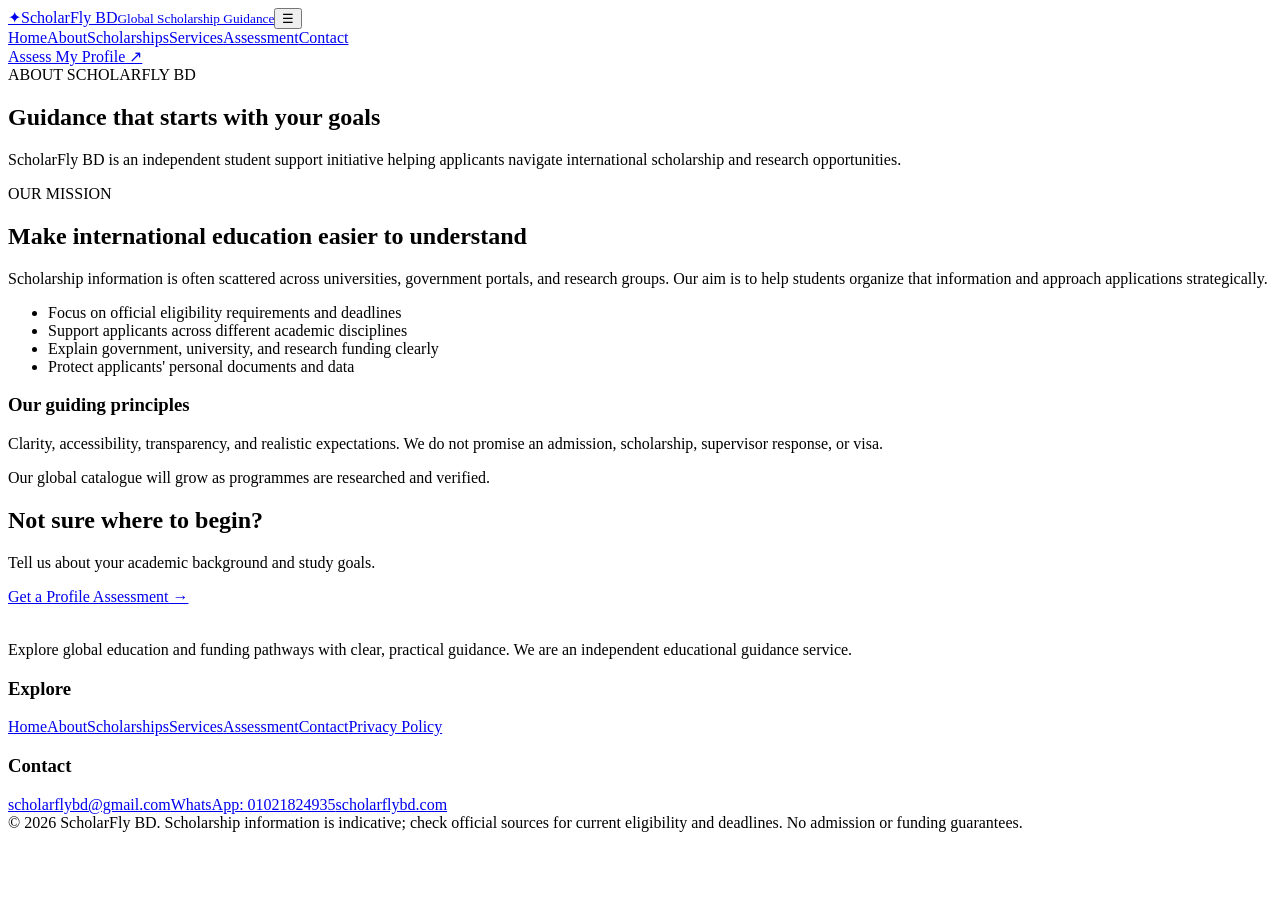
==== about.html @ 75dd5100 "Add files via upload" ====
<!DOCTYPE html><html lang="en"><head><meta charset="utf-8"><meta name="viewport" content="width=device-width, initial-scale=1"><meta name="description" content="Learn about ScholarFly BD and its mission to guide international scholarship applicants."><meta name="theme-color" content="#112747"><title>About Us | ScholarFly BD</title><link rel="stylesheet" href="assets/style.css"><link rel="icon" href="assets/favicon.svg" type="image/svg+xml"></head><body><header class="site-header"><nav class="nav container" aria-label="Main navigation"><a href="index.html" class="logo"><span class="logo-icon">✦</span><span>ScholarFly BD<small>Global Scholarship Guidance</small></span></a><button class="mobile-btn" aria-label="Toggle navigation" aria-expanded="false">☰</button><div class="navlinks"><a href="index.html" class="">Home</a><a href="about.html" class="active">About</a><a href="scholarships.html" class="">Scholarships</a><a href="services.html" class="">Services</a><a href="assessment.html" class="">Assessment</a><a href="contact.html" class="">Contact</a></div><a class="btn desktop-cta" data-form-link href="assessment.html">Assess My Profile ↗</a></nav></header><main><section class="page-top"><div class="container"><div class="eyebrow">ABOUT SCHOLARFLY BD</div><h1>Guidance that starts with your goals</h1><p class="lead">ScholarFly BD is an independent student support initiative helping applicants navigate international scholarship and research opportunities.</p></div></section><section class="section"><div class="container split"><div><div class="eyebrow">OUR MISSION</div><h2>Make international education easier to understand</h2><p class="lead">Scholarship information is often scattered across universities, government portals, and research groups. Our aim is to help students organize that information and approach applications strategically.</p><ul class="list-check"><li>Focus on official eligibility requirements and deadlines</li><li>Support applicants across different academic disciplines</li><li>Explain government, university, and research funding clearly</li><li>Protect applicants' personal documents and data</li></ul></div><div class="callout"><h3>Our guiding principles</h3><p>Clarity, accessibility, transparency, and realistic expectations. We do not promise an admission, scholarship, supervisor response, or visa.</p><p>Our global catalogue will grow as programmes are researched and verified.</p></div></div></section><section class="section"><div class="container"><div class="cta"><div><h2>Not sure where to begin?</h2><p>Tell us about your academic background and study goals.</p></div><a class="btn btn-light" data-form-link href="assessment.html">Get a Profile Assessment →</a></div></div></section></main><footer class="footer"><div class="container"><div class="footer-grid"><div><a class="logo" style="color:white" href="index.html"><span class="logo-icon">✦</span><span>ScholarFly BD<small>Global Scholarship Guidance</small></span></a><p>Explore global education and funding pathways with clear, practical guidance. We are an independent educational guidance service.</p></div><div><h3>Explore</h3><div class="footer-links"><a href="index.html">Home</a><a href="about.html">About</a><a href="scholarships.html">Scholarships</a><a href="services.html">Services</a><a href="assessment.html">Assessment</a><a href="contact.html">Contact</a><a href="privacy.html">Privacy Policy</a></div></div><div><h3>Contact</h3><div class="footer-links"><a href="mailto:scholarflybd@gmail.com">scholarflybd@gmail.com</a><a data-whatsapp href="mailto:scholarflybd@gmail.com">WhatsApp: 01021824935</a><a href="https://scholarflybd.com">scholarflybd.com</a></div></div></div><div class="footer-bottom">© <span id="year">2026</span> ScholarFly BD. Scholarship information is indicative; check official sources for current eligibility and deadlines. No admission or funding guarantees.</div></div></footer><script src="assets/config.js"></script><script src="assets/main.js"></script><script>document.getElementById('year').textContent=new Date().getFullYear()</script></body></html>
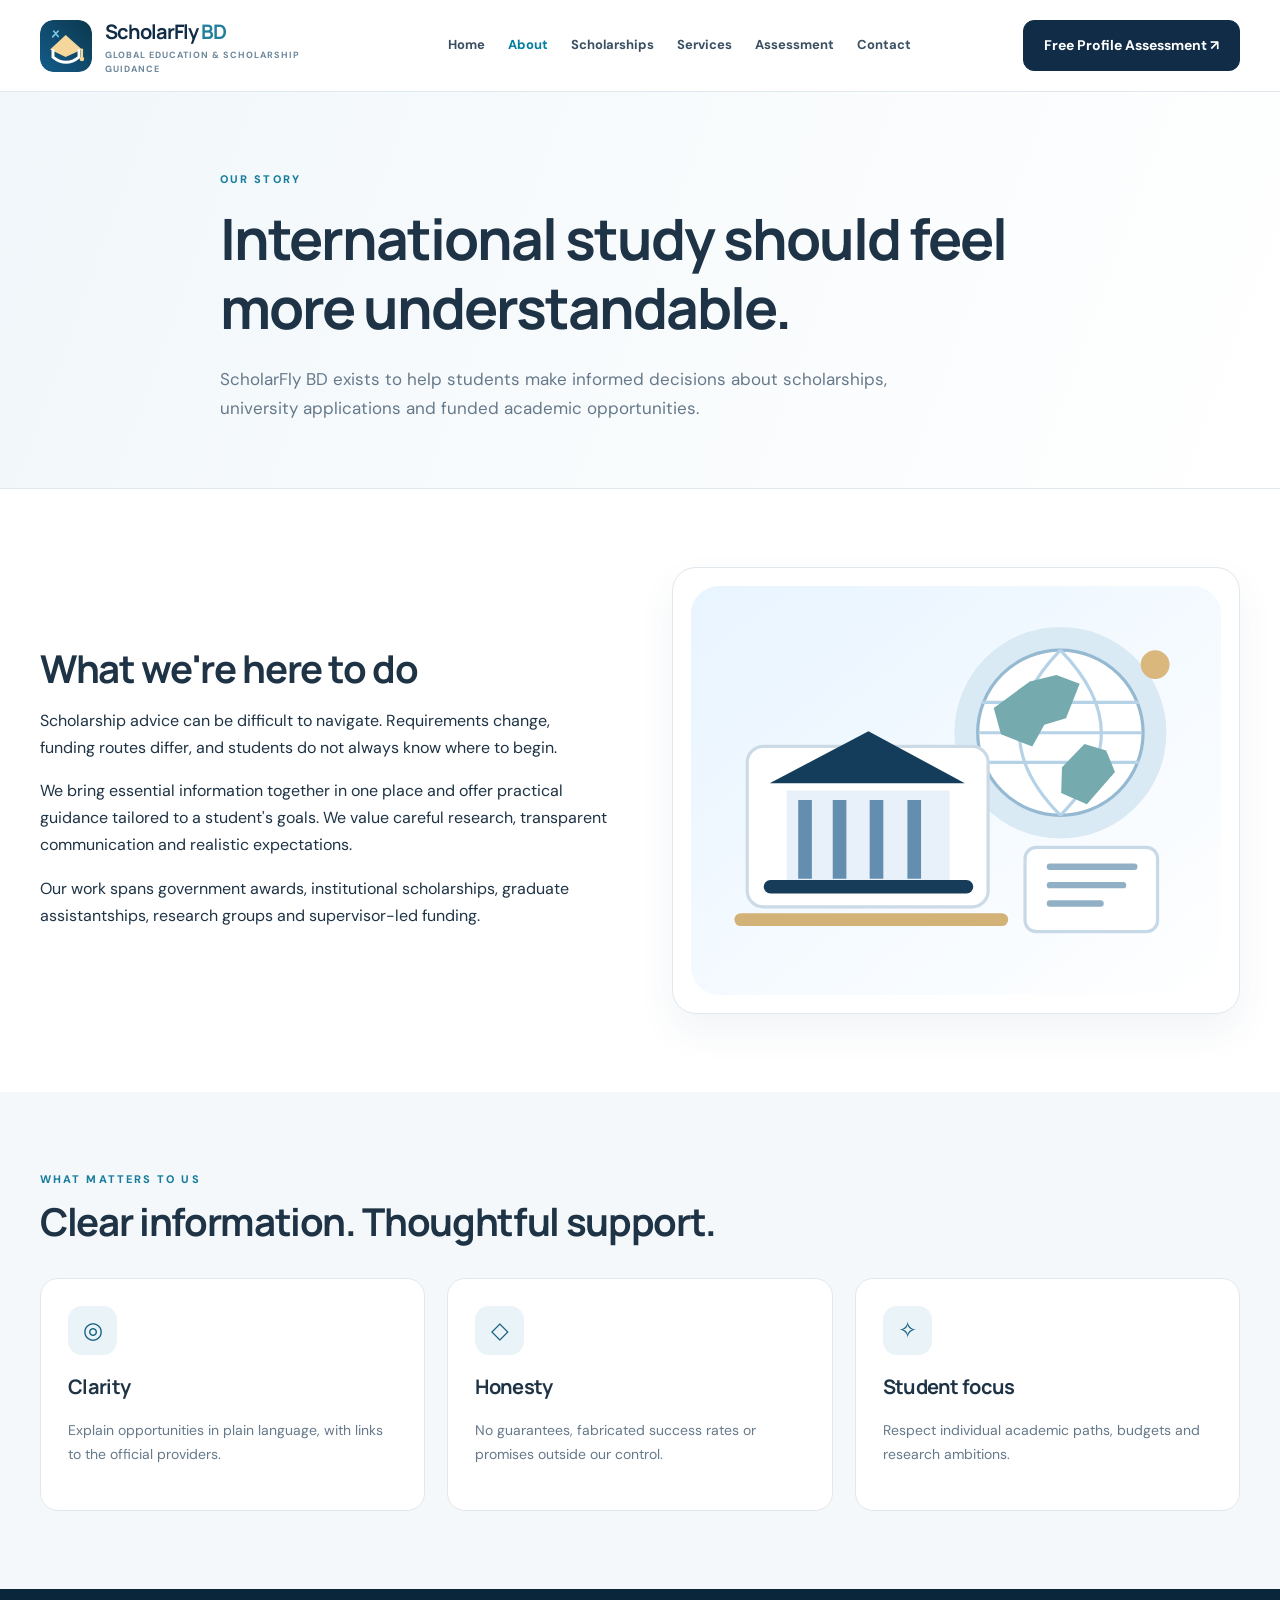
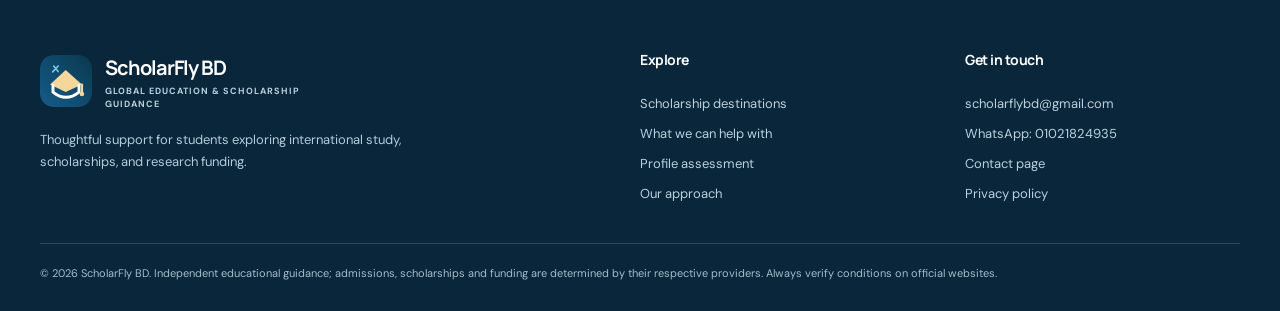
==== commit b13908c2: "Add files via upload" ====
--- a/about.html
+++ b/about.html
@@ -1 +1 @@
-<!DOCTYPE html><html lang="en"><head><meta charset="utf-8"><meta name="viewport" content="width=device-width, initial-scale=1"><meta name="description" content="Learn about ScholarFly BD and its mission to guide international scholarship applicants."><meta name="theme-color" content="#112747"><title>About Us | ScholarFly BD</title><link rel="stylesheet" href="assets/style.css"><link rel="icon" href="assets/favicon.svg" type="image/svg+xml"></head><body><header class="site-header"><nav class="nav container" aria-label="Main navigation"><a href="index.html" class="logo"><span class="logo-icon">✦</span><span>ScholarFly BD<small>Global Scholarship Guidance</small></span></a><button class="mobile-btn" aria-label="Toggle navigation" aria-expanded="false">☰</button><div class="navlinks"><a href="index.html" class="">Home</a><a href="about.html" class="active">About</a><a href="scholarships.html" class="">Scholarships</a><a href="services.html" class="">Services</a><a href="assessment.html" class="">Assessment</a><a href="contact.html" class="">Contact</a></div><a class="btn desktop-cta" data-form-link href="assessment.html">Assess My Profile ↗</a></nav></header><main><section class="page-top"><div class="container"><div class="eyebrow">ABOUT SCHOLARFLY BD</div><h1>Guidance that starts with your goals</h1><p class="lead">ScholarFly BD is an independent student support initiative helping applicants navigate international scholarship and research opportunities.</p></div></section><section class="section"><div class="container split"><div><div class="eyebrow">OUR MISSION</div><h2>Make international education easier to understand</h2><p class="lead">Scholarship information is often scattered across universities, government portals, and research groups. Our aim is to help students organize that information and approach applications strategically.</p><ul class="list-check"><li>Focus on official eligibility requirements and deadlines</li><li>Support applicants across different academic disciplines</li><li>Explain government, university, and research funding clearly</li><li>Protect applicants' personal documents and data</li></ul></div><div class="callout"><h3>Our guiding principles</h3><p>Clarity, accessibility, transparency, and realistic expectations. We do not promise an admission, scholarship, supervisor response, or visa.</p><p>Our global catalogue will grow as programmes are researched and verified.</p></div></div></section><section class="section"><div class="container"><div class="cta"><div><h2>Not sure where to begin?</h2><p>Tell us about your academic background and study goals.</p></div><a class="btn btn-light" data-form-link href="assessment.html">Get a Profile Assessment →</a></div></div></section></main><footer class="footer"><div class="container"><div class="footer-grid"><div><a class="logo" style="color:white" href="index.html"><span class="logo-icon">✦</span><span>ScholarFly BD<small>Global Scholarship Guidance</small></span></a><p>Explore global education and funding pathways with clear, practical guidance. We are an independent educational guidance service.</p></div><div><h3>Explore</h3><div class="footer-links"><a href="index.html">Home</a><a href="about.html">About</a><a href="scholarships.html">Scholarships</a><a href="services.html">Services</a><a href="assessment.html">Assessment</a><a href="contact.html">Contact</a><a href="privacy.html">Privacy Policy</a></div></div><div><h3>Contact</h3><div class="footer-links"><a href="mailto:scholarflybd@gmail.com">scholarflybd@gmail.com</a><a data-whatsapp href="mailto:scholarflybd@gmail.com">WhatsApp: 01021824935</a><a href="https://scholarflybd.com">scholarflybd.com</a></div></div></div><div class="footer-bottom">© <span id="year">2026</span> ScholarFly BD. Scholarship information is indicative; check official sources for current eligibility and deadlines. No admission or funding guarantees.</div></div></footer><script src="assets/config.js"></script><script src="assets/main.js"></script><script>document.getElementById('year').textContent=new Date().getFullYear()</script></body></html>+<!doctype html><html lang="en"><head><meta charset="utf-8"><meta name="viewport" content="width=device-width,initial-scale=1"><meta name="description" content="Meet ScholarFly BD and learn about our approach to student-first scholarship and academic application guidance."><meta name="theme-color" content="#102c46"><title>About ScholarFly BD | ScholarFly BD</title><link rel="icon" href="assets/logo.svg" type="image/svg+xml"><link rel="stylesheet" href="assets/style.css"></head><body><header class="site-header"><nav class="nav container" aria-label="Primary navigation"><a class="logo" href="index.html"><img src="assets/logo.svg" width="54" height="54" alt="ScholarFly BD emblem"><span><strong>ScholarFly <em>BD</em></strong><small>Global Education & Scholarship Guidance</small></span></a><button class="mobile-btn" aria-expanded="false" aria-label="Open navigation">☰</button><div class="navlinks"><a href="index.html" class="">Home</a><a href="about.html" class="active">About</a><a href="scholarships.html" class="">Scholarships</a><a href="services.html" class="">Services</a><a href="assessment.html" class="">Assessment</a><a href="contact.html" class="">Contact</a></div><a class="btn desktop-cta" href="assessment.html">Free Profile Assessment ↗</a></nav></header><main><section class="page-intro"><div class="container narrow"><div class="eyebrow">OUR STORY</div><h1>International study should feel more understandable.</h1><p class="lead">ScholarFly BD exists to help students make informed decisions about scholarships, university applications and funded academic opportunities.</p></div></section><section class="section"><div class="container split align-center"><div><h2>What we're here to do</h2><p>Scholarship advice can be difficult to navigate. Requirements change, funding routes differ, and students do not always know where to begin.</p><p>We bring essential information together in one place and offer practical guidance tailored to a student's goals. We value careful research, transparent communication and realistic expectations.</p><p>Our work spans government awards, institutional scholarships, graduate assistantships, research groups and supervisor-led funding.</p></div><div class="photo-art"><img src="assets/global-study.svg" alt="Global education illustration"></div></div></section><section class="section tint"><div class="container"><div class="section-top"><div class="eyebrow">WHAT MATTERS TO US</div><h2>Clear information. Thoughtful support.</h2></div><div class="grid-3"><article class="card"><div class="card-icon">◎</div><h3>Clarity</h3><p>Explain opportunities in plain language, with links to the official providers.</p></article><article class="card"><div class="card-icon">◇</div><h3>Honesty</h3><p>No guarantees, fabricated success rates or promises outside our control.</p></article><article class="card"><div class="card-icon">✧</div><h3>Student focus</h3><p>Respect individual academic paths, budgets and research ambitions.</p></article></div></div></section></main><footer class="footer"><div class="container footer-grid"><div><a class="logo" href="index.html"><img src="assets/logo.svg" width="52" height="52" alt=""><span><strong>ScholarFly BD</strong><small>Global Education & Scholarship Guidance</small></span></a><p>Thoughtful support for students exploring international study, scholarships, and research funding.</p></div><div><h3>Explore</h3><a href="scholarships.html">Scholarship destinations</a><a href="services.html">What we can help with</a><a href="assessment.html">Profile assessment</a><a href="about.html">Our approach</a></div><div><h3>Get in touch</h3><a href="mailto:scholarflybd@gmail.com">scholarflybd@gmail.com</a><a data-whatsapp href="contact.html">WhatsApp: 01021824935</a><a href="contact.html">Contact page</a><a href="privacy.html">Privacy policy</a></div></div><div class="container footer-bottom">© <span id="year">2026</span> ScholarFly BD. Independent educational guidance; admissions, scholarships and funding are determined by their respective providers. Always verify conditions on official websites.</div></footer><script src="assets/config.js"></script><script src="assets/main.js"></script></body></html>
--- a/assets/style.css
+++ b/assets/style.css
@@ -0,0 +1,2 @@
+@import url('https://fonts.googleapis.com/css2?family=DM+Sans:wght@400;500;600;700&family=Manrope:wght@500;600;700;800&display=swap');
+:root{--navy:#102c46;--navy2:#174765;--ink:#1e3345;--muted:#66798a;--blue:#15688b;--pale:#f5f8fa;--line:#e0e8ee;--gold:#f1c88a}*{box-sizing:border-box}html{scroll-behavior:smooth}body{margin:0;background:white;color:var(--ink);font-family:'DM Sans',sans-serif;line-height:1.7}h1,h2,h3,h4{font-family:Manrope,sans-serif;letter-spacing:-.035em;line-height:1.22}h1{font-size:clamp(40px,5vw,66px);margin:15px 0 22px}h2{font-size:clamp(28px,3vw,40px);margin:10px 0 14px}h3{font-size:20px}p{margin:0 0 16px}a{color:inherit;text-decoration:none}img{max-width:100%;height:auto}button,input,select{font:inherit}.container{max-width:1200px;width:calc(100% - 48px);margin-inline:auto}.narrow{max-width:840px}.site-header{position:sticky;top:0;z-index:20;background:#ffffffed;backdrop-filter:blur(12px);border-bottom:1px solid var(--line)}.nav{min-height:91px;display:flex;justify-content:space-between;gap:22px;align-items:center}.logo{display:flex;align-items:center;gap:13px;min-width:max-content}.logo img{border-radius:13px;width:52px;height:52px}.logo strong{display:block;font-size:20px;font-family:Manrope,sans-serif;letter-spacing:-.05em;color:var(--navy)}.logo em{font-style:normal;color:#217f99}.logo small{display:block;max-width:230px;font-weight:700;font-size:9px;color:#6d879b;letter-spacing:.11em;text-transform:uppercase;line-height:1.5}.navlinks{display:flex;gap:23px;align-items:center}.navlinks a{font-size:13px;font-weight:700;color:#3a4f62}.navlinks a:hover,.navlinks a.active{color:#007da1}.btn{display:inline-flex;align-items:center;justify-content:center;background:var(--navy);border:1px solid var(--navy);color:white;border-radius:11px;padding:13px 20px;font-weight:700;font-size:14px;transition:transform .15s,background .15s;cursor:pointer}.btn:hover{transform:translateY(-2px);background:#245776}.btn-outline-white{border:1px solid #ffffff70;background:transparent}.btn-outline-white:hover{background:#ffffff20}.btn-white{background:#fff;color:#103c5c;border-color:#fff}.btn-ink{background:#123b59}.mobile-btn{display:none}.hero{background:linear-gradient(117deg,#0b283f,#1d546f);color:#fff}.hero-grid{display:grid;grid-template-columns:1fr .87fr;align-items:center;gap:70px;padding:86px 0 100px}.hero h1{max-width:660px}.hero .accent{color:#f5d39b}.hero p{color:#d9e8ef;max-width:600px;font-size:17px}.eyebrow{font-size:11px;letter-spacing:.19em;font-weight:800;color:#167d9c;text-transform:uppercase}.eyebrow.light{color:#a9d6e8}.lead{font-size:17px;color:var(--muted);max-width:740px}.hero-actions{display:flex;flex-wrap:wrap;gap:12px;margin-top:28px}.hero-actions .btn{background:#f3c88b;color:#183447;border-color:#f3c88b}.hero-actions .btn-outline-white{background:transparent;color:white;border-color:#ffffff70}.hero-trust{display:flex;gap:20px;flex-wrap:wrap;margin-top:32px;font-size:12px;color:#c4e0ed}.hero-art{background:#ffffff14;border:1px solid #ffffff24;border-radius:25px;overflow:hidden;padding:14px;box-shadow:0 25px 55px #061b2e55}.hero-art img{display:block;width:100%;border-radius:17px}.art-caption{padding:16px 8px 8px;display:flex;flex-direction:column;gap:2px}.art-caption span{font-size:13px;color:#d9e8ef}.feature-strip{position:relative;margin-top:-42px;z-index:1}.features{display:grid;grid-template-columns:repeat(3,1fr);background:#fff;border:1px solid var(--line);border-radius:17px;box-shadow:0 15px 50px #23466016;padding:10px}.features div{padding:16px 23px;border-right:1px solid var(--line);display:grid;gap:2px}.features div:last-child{border:0}.features span{font-size:11px;color:#5586a1;font-weight:800}.features strong{font-family:Manrope;font-size:17px}.features small{color:var(--muted)}.section{padding:78px 0}.section.tint{background:var(--pale)}.section-top{max-width:760px;margin-bottom:32px}.section-top p{color:var(--muted)}.destination-grid{display:grid;grid-template-columns:repeat(3,1fr);gap:18px}.destination-card{background:white;border:1px solid var(--line);border-radius:17px;padding:26px;min-height:205px;transition:box-shadow .2s,transform .2s}.destination-card:hover,.scholarship-card:hover{box-shadow:0 14px 35px #214d6b1b;transform:translateY(-2px)}.big-flag{font-size:33px}.destination-card h3{margin:9px 0 5px}.destination-card p{font-size:13px;color:var(--muted)}.card-link,.text-link{color:#176f93;font-weight:800;font-size:13px}.section-bottom{margin-top:26px}.split{display:grid;grid-template-columns:1fr 1fr;gap:64px}.align-center{align-items:center}.align-start{align-items:start}.check-list{list-style:none;padding:0;margin:22px 0}.check-list li{padding:6px 0 6px 28px;position:relative}.check-list li:before{content:'✓';color:#228a89;font-weight:bold;position:absolute;left:1px}.photo-art{border:1px solid var(--line);background:#fff;padding:18px;border-radius:24px;box-shadow:0 17px 37px #214d6b10}.photo-art img{display:block;width:100%;border-radius:12px}.three-steps,.grid-3{display:grid;grid-template-columns:repeat(3,1fr);gap:22px}.three-steps article,.card{padding:27px;border:1px solid var(--line);background:white;border-radius:18px}.three-steps article span{display:grid;place-items:center;width:40px;height:40px;border-radius:50%;background:#e9f4f7;color:#21748e;font-weight:800}.three-steps p,.card p{font-size:14px;color:var(--muted)}.center-space{text-align:center;margin-top:30px}.cta-section{padding-top:0}.cta-premium{background:#0e354f;border-radius:24px;color:#fff;padding:45px 50px;display:flex;align-items:center;justify-content:space-between;gap:24px}.cta-premium p{color:#cce1ed}.cta-premium h2{margin-bottom:10px}.page-intro{background:linear-gradient(110deg,#f1f7fa,#fff);padding:78px 0 65px;border-bottom:1px solid var(--line)}.page-intro h1{font-size:clamp(37px,4.5vw,57px);max-width:840px}.page-intro .lead{margin:0}.service-grid{display:grid;grid-template-columns:repeat(3,1fr);gap:20px}.service-card{border:1px solid var(--line);border-radius:19px;padding:29px;background:#fff}.service-card p{color:var(--muted);font-size:14px}.service-icon,.card-icon{display:grid;place-items:center;background:#eaf4f8;border-radius:14px;width:49px;height:49px;color:#135f7f;font-size:23px}.notice{padding:18px 20px;background:#faf7ef;border:1px solid #e9dbba;border-radius:11px;color:#675c43;font-size:13px;margin:23px 0}.directory-head{display:flex;gap:24px;align-items:end;justify-content:space-between}.directory-head p{color:var(--muted)}.directory-count{color:#1e708b;border:1px solid #cfe1e8;border-radius:30px;padding:8px 15px;font-weight:700;white-space:nowrap}.premium-filter{display:grid;grid-template-columns:2fr 1fr 1fr;gap:13px;border:1px solid var(--line);border-radius:16px;background:#f9fbfc;padding:17px;margin:21px 0}.premium-filter label{display:grid;gap:6px;font-size:12px;font-weight:700;color:#5e7080}.premium-filter input,.premium-filter select{width:100%;border:1px solid #d0dfe6;background:white;border-radius:9px;padding:12px 14px;color:var(--ink)}.scholarship-grid{display:grid;grid-template-columns:repeat(3,1fr);gap:20px}.scholarship-card{border:1px solid var(--line);border-radius:19px;background:#fff;padding:24px;transition:box-shadow .2s,transform .2s;display:flex;flex-direction:column}.sch-card-head{display:flex;gap:13px;align-items:center;margin-bottom:19px}.country-flag{font-size:43px;line-height:1.1;display:inline-grid;place-items:center;width:66px;height:61px;border-radius:12px;background:#f1f6f8}.sch-card-head h3{font-size:19px;margin:4px 0 0}.country-region{font-size:11px;text-transform:uppercase;color:#7b8b97;letter-spacing:.07em;font-weight:700}.programme-type{font-size:10px;text-transform:uppercase;letter-spacing:.12em;color:#187f99;font-weight:800}.scholarship-card h4{margin:8px 0 10px;font-size:17px}.sch-summary{font-size:14px;color:#455d70;margin:0 0 10px}.sch-note{font-size:13px;color:var(--muted);margin-bottom:17px}.sch-meta{border-top:1px solid var(--line);padding-top:14px;display:grid;gap:10px;margin-top:auto}.sch-meta span{display:block;font-size:12px;color:#526a7b}.sch-meta b{display:block;font-size:11px;text-transform:uppercase;letter-spacing:.05em;color:#1d4c69}.sch-actions{border-top:1px solid var(--line);margin-top:17px;padding-top:15px;display:flex;justify-content:space-between;gap:12px;flex-wrap:wrap}.subtle-link{color:#667b8b;font-weight:700;font-size:12px}.no-results,.resource-note{border:1px solid var(--line);border-radius:17px;padding:25px;text-align:center;margin-top:20px}.resource-note{background:#f6f9fb;margin-top:34px}.resource-note p{color:var(--muted)}.form-overview{display:grid;gap:16px}.form-overview-row{display:flex;gap:15px;align-items:start}.form-overview-row>span{display:grid;place-items:center;min-width:35px;height:35px;border-radius:12px;background:#e7f3f7;color:#16728d;font-weight:800}.form-overview-row strong{font-family:Manrope;font-size:15px}.form-overview-row p{font-size:13px;color:var(--muted);margin:3px 0}.assessment-panel{background:#f5f9fa;border:1px solid #dbe7ec;border-radius:24px;padding:30px;position:sticky;top:120px}.assessment-panel p{color:#587284;font-size:14px}.assessment-panel h2{font-size:28px}.full-btn{width:100%}.form-warning{background:#fff6e8;border:1px solid #e7d5b6;border-radius:12px;padding:15px;margin-top:16px;font-size:12px;color:#675034}.form-warning p{margin:4px 0 0}.privacy-hint{font-size:12px!important;margin-top:19px}.privacy-hint a,.legal a{color:#176e8b;text-decoration:underline}.contact-tiles{display:grid;gap:12px;margin-top:23px}.contact-tile{display:flex;align-items:center;gap:15px;border:1px solid var(--line);border-radius:14px;padding:18px;background:#fff}.contact-tile>span{width:44px;height:44px;background:#e9f4f8;border-radius:13px;display:grid;place-items:center;color:#17718d;font-size:21px}.contact-tile div{display:grid;flex:1}.contact-tile small{color:var(--muted)}.faq-list details{border:1px solid var(--line);padding:18px 22px;border-radius:13px;margin-bottom:12px;background:white}.faq-list summary{font-family:Manrope;font-weight:700;cursor:pointer}.faq-list p{font-size:14px;color:var(--muted);margin-top:12px}.legal h2{font-size:24px;margin-top:28px}.legal p{color:#4e6374}.footer{background:#0a263a;color:#fff;padding:62px 0 28px}.footer-grid{display:grid;grid-template-columns:2fr 1fr 1fr;gap:50px}.footer .logo strong{color:white}.footer .logo small{color:#bbd0de}.footer p{color:#b4cbda;font-size:13px;max-width:410px;margin-top:17px}.footer h3{font-size:14px;margin:0 0 17px}.footer-grid>div:not(:first-child){display:flex;flex-direction:column;align-items:start;gap:8px}.footer-grid a:not(.logo){font-size:13px;color:#bbd0de}.footer-bottom{border-top:1px solid #ffffff27;padding-top:20px;margin-top:38px;font-size:11px;color:#a4bccc}.hidden{display:none!important}@media(max-width:1100px){.navlinks{gap:12px}.navlinks a{font-size:12px}.desktop-cta{display:none}.hero-grid{gap:35px}.scholarship-grid{grid-template-columns:repeat(2,1fr)}}@media(max-width:760px){.container{width:calc(100% - 32px)}.nav{min-height:75px}.logo small{font-size:8px}.logo strong{font-size:18px}.logo img{height:46px;width:46px}.mobile-btn{display:block;font-size:25px;border:0;background:transparent;color:var(--navy);cursor:pointer}.navlinks{display:none;position:absolute;top:74px;left:0;right:0;flex-direction:column;align-items:stretch;gap:0;padding:14px 25px 24px;background:white;border-bottom:1px solid var(--line);box-shadow:0 15px 25px #1c3a4a1e}.navlinks.open{display:flex}.navlinks a{padding:10px;font-size:14px}.hero-grid,.split{grid-template-columns:1fr}.hero-grid{padding:52px 0 90px}.features{grid-template-columns:1fr}.features div{border-right:0;border-bottom:1px solid var(--line)}.features div:last-child{border:0}.section{padding:58px 0}.destination-grid,.three-steps,.grid-3,.service-grid,.scholarship-grid,.footer-grid{grid-template-columns:1fr}.premium-filter{grid-template-columns:1fr}.directory-head{align-items:start;flex-direction:column}.cta-premium{display:block;padding:29px}.cta-premium .btn{margin-top:13px}.page-intro{padding:55px 0}.assessment-panel{position:static}.footer-grid{gap:25px}.scholarship-card{padding:21px}}
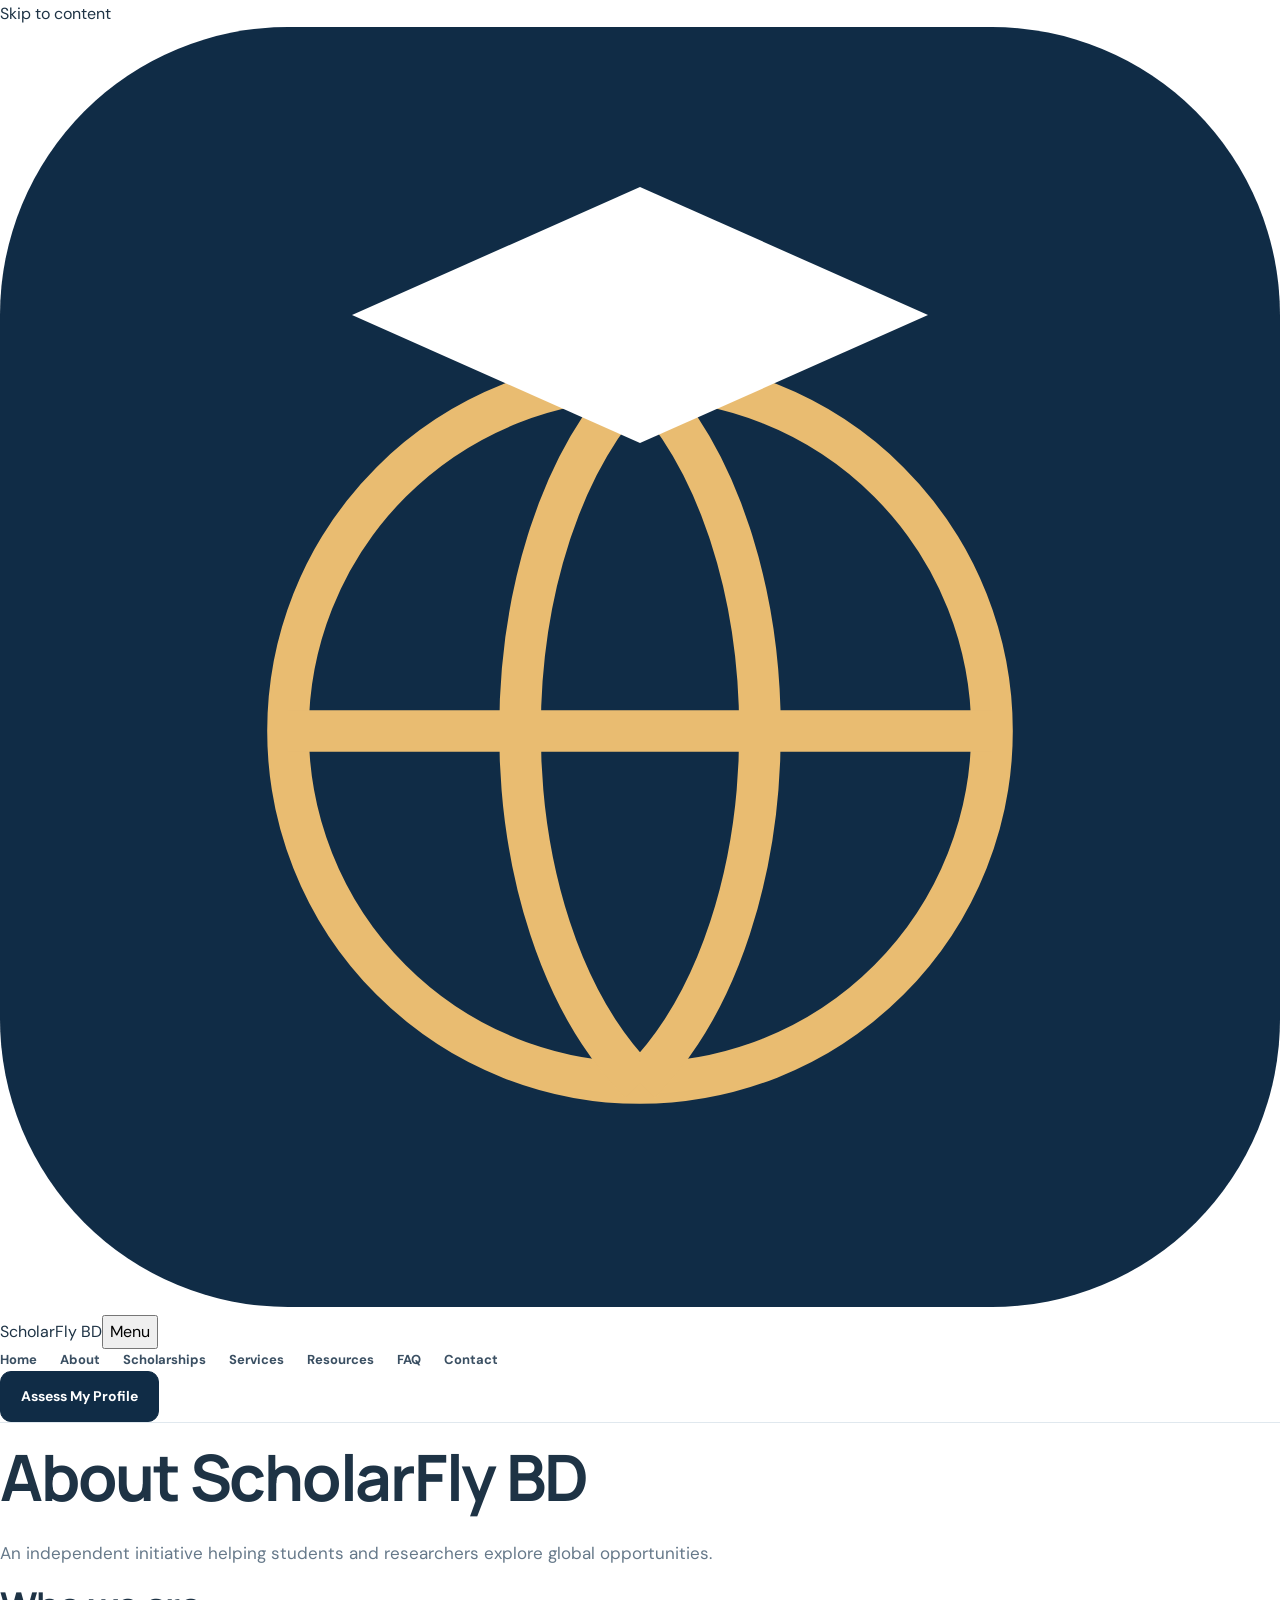
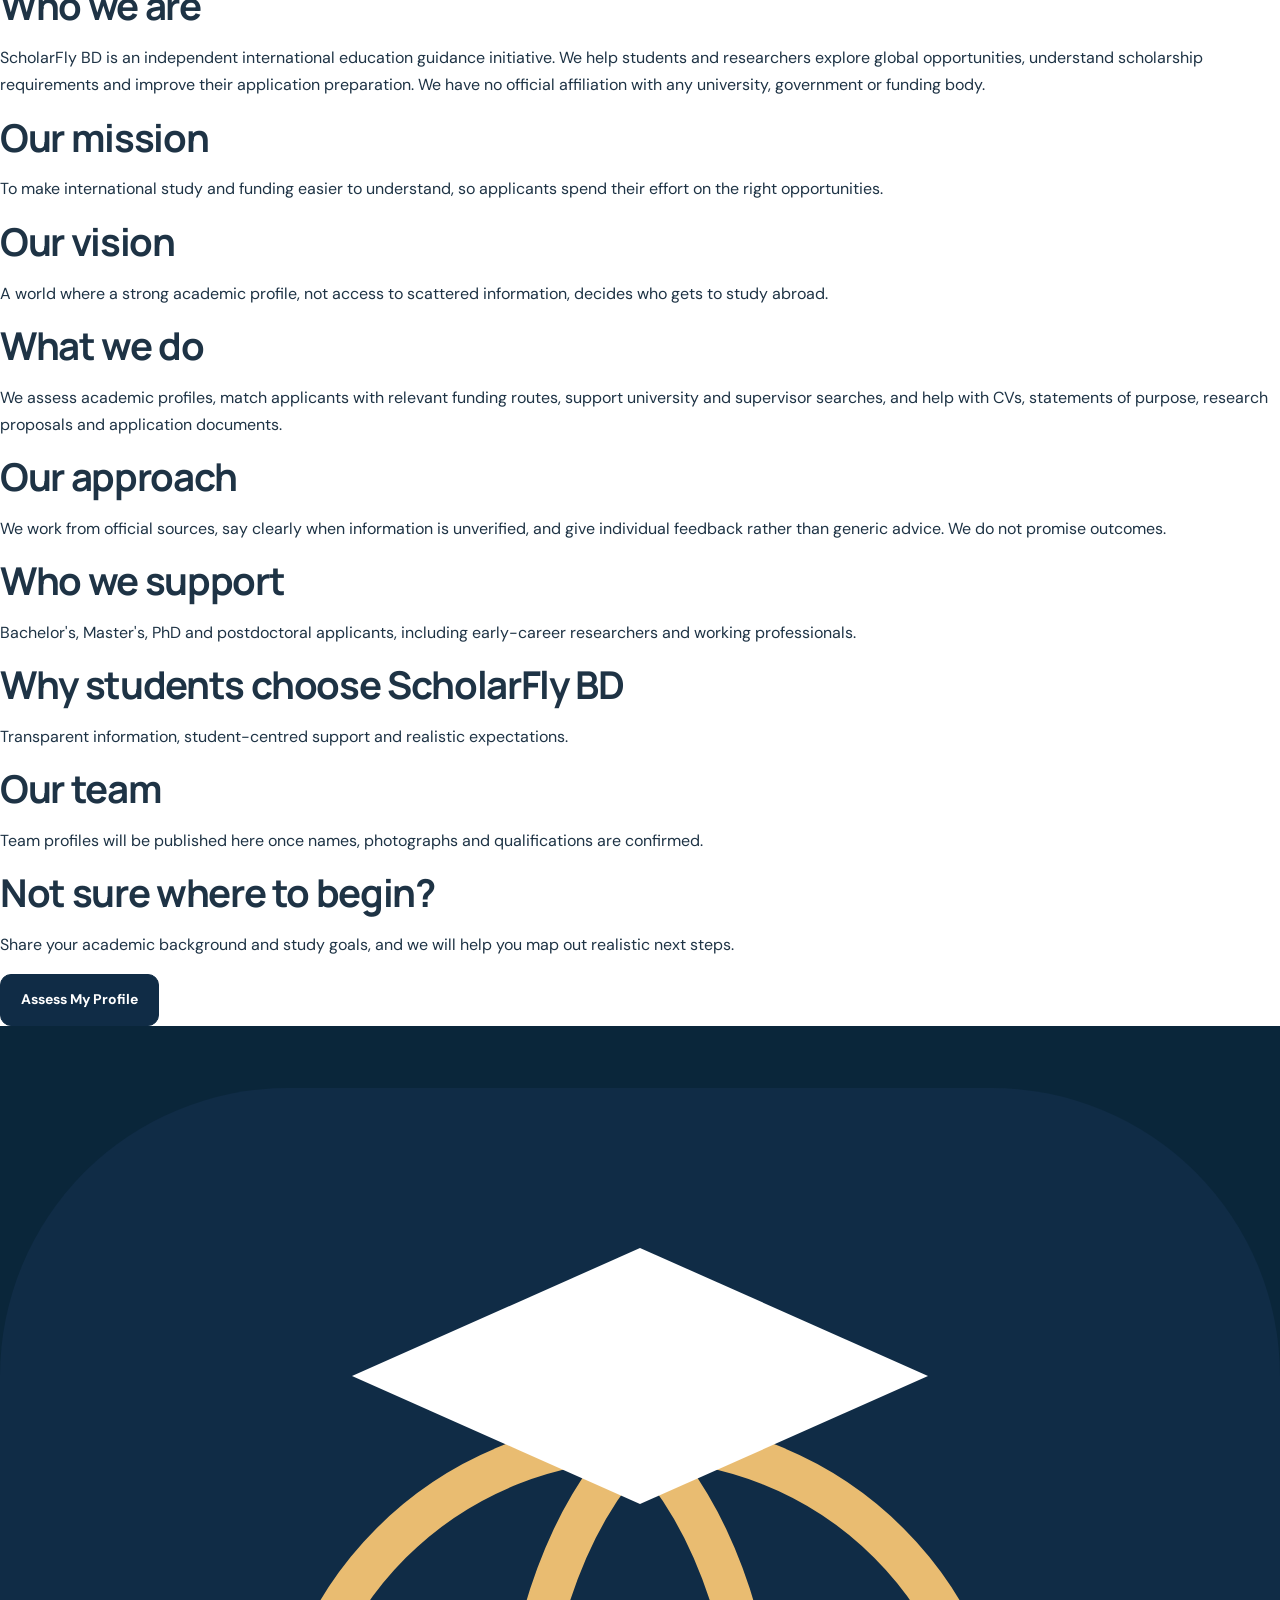
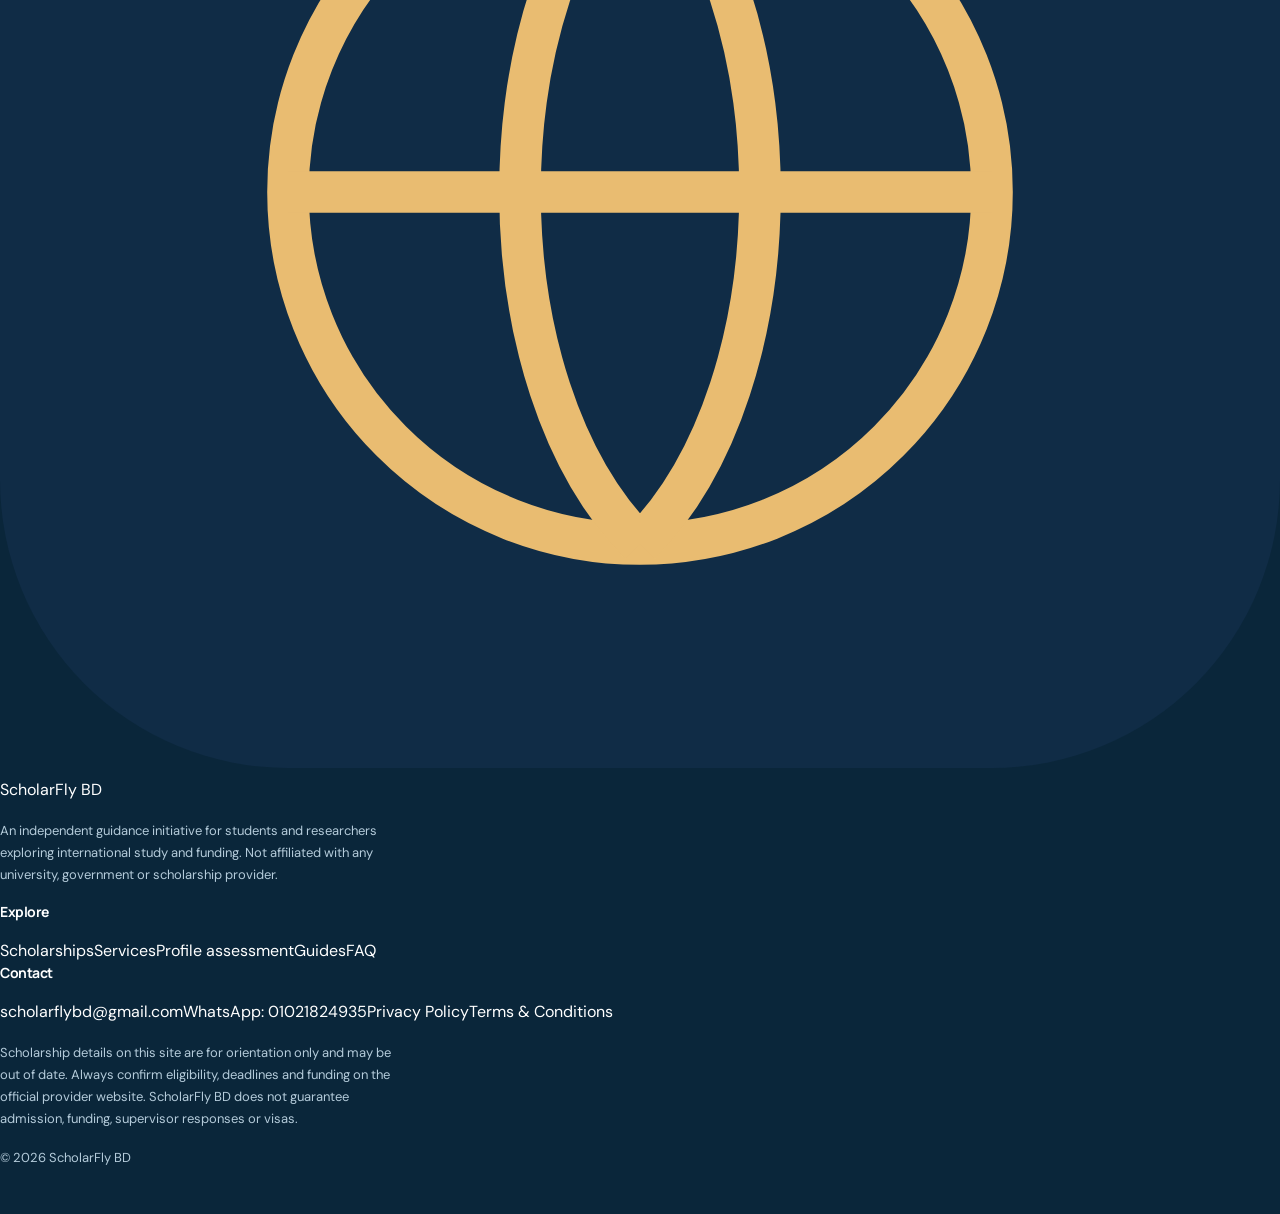
==== commit d46c0728: "Add files via upload" ====
--- a/about.html
+++ b/about.html
@@ -1 +1,2 @@
-<!doctype html><html lang="en"><head><meta charset="utf-8"><meta name="viewport" content="width=device-width,initial-scale=1"><meta name="description" content="Meet ScholarFly BD and learn about our approach to student-first scholarship and academic application guidance."><meta name="theme-color" content="#102c46"><title>About ScholarFly BD | ScholarFly BD</title><link rel="icon" href="assets/logo.svg" type="image/svg+xml"><link rel="stylesheet" href="assets/style.css"></head><body><header class="site-header"><nav class="nav container" aria-label="Primary navigation"><a class="logo" href="index.html"><img src="assets/logo.svg" width="54" height="54" alt="ScholarFly BD emblem"><span><strong>ScholarFly <em>BD</em></strong><small>Global Education & Scholarship Guidance</small></span></a><button class="mobile-btn" aria-expanded="false" aria-label="Open navigation">☰</button><div class="navlinks"><a href="index.html" class="">Home</a><a href="about.html" class="active">About</a><a href="scholarships.html" class="">Scholarships</a><a href="services.html" class="">Services</a><a href="assessment.html" class="">Assessment</a><a href="contact.html" class="">Contact</a></div><a class="btn desktop-cta" href="assessment.html">Free Profile Assessment ↗</a></nav></header><main><section class="page-intro"><div class="container narrow"><div class="eyebrow">OUR STORY</div><h1>International study should feel more understandable.</h1><p class="lead">ScholarFly BD exists to help students make informed decisions about scholarships, university applications and funded academic opportunities.</p></div></section><section class="section"><div class="container split align-center"><div><h2>What we're here to do</h2><p>Scholarship advice can be difficult to navigate. Requirements change, funding routes differ, and students do not always know where to begin.</p><p>We bring essential information together in one place and offer practical guidance tailored to a student's goals. We value careful research, transparent communication and realistic expectations.</p><p>Our work spans government awards, institutional scholarships, graduate assistantships, research groups and supervisor-led funding.</p></div><div class="photo-art"><img src="assets/global-study.svg" alt="Global education illustration"></div></div></section><section class="section tint"><div class="container"><div class="section-top"><div class="eyebrow">WHAT MATTERS TO US</div><h2>Clear information. Thoughtful support.</h2></div><div class="grid-3"><article class="card"><div class="card-icon">◎</div><h3>Clarity</h3><p>Explain opportunities in plain language, with links to the official providers.</p></article><article class="card"><div class="card-icon">◇</div><h3>Honesty</h3><p>No guarantees, fabricated success rates or promises outside our control.</p></article><article class="card"><div class="card-icon">✧</div><h3>Student focus</h3><p>Respect individual academic paths, budgets and research ambitions.</p></article></div></div></section></main><footer class="footer"><div class="container footer-grid"><div><a class="logo" href="index.html"><img src="assets/logo.svg" width="52" height="52" alt=""><span><strong>ScholarFly BD</strong><small>Global Education & Scholarship Guidance</small></span></a><p>Thoughtful support for students exploring international study, scholarships, and research funding.</p></div><div><h3>Explore</h3><a href="scholarships.html">Scholarship destinations</a><a href="services.html">What we can help with</a><a href="assessment.html">Profile assessment</a><a href="about.html">Our approach</a></div><div><h3>Get in touch</h3><a href="mailto:scholarflybd@gmail.com">scholarflybd@gmail.com</a><a data-whatsapp href="contact.html">WhatsApp: 01021824935</a><a href="contact.html">Contact page</a><a href="privacy.html">Privacy policy</a></div></div><div class="container footer-bottom">© <span id="year">2026</span> ScholarFly BD. Independent educational guidance; admissions, scholarships and funding are determined by their respective providers. Always verify conditions on official websites.</div></footer><script src="assets/config.js"></script><script src="assets/main.js"></script></body></html>+<!DOCTYPE html><html lang="en"><head><meta charset="utf-8"><meta name="viewport" content="width=device-width,initial-scale=1"><title>About Us | ScholarFly BD</title><meta name="description" content="Who ScholarFly BD is, what we do and how we support international scholarship applicants."><meta name="theme-color" content="#102C46"><link rel="canonical" href="https://scholarflybd.com/about.html"><meta property="og:type" content="website"><meta property="og:site_name" content="ScholarFly BD"><meta property="og:title" content="About Us | ScholarFly BD"><meta property="og:description" content="Who ScholarFly BD is, what we do and how we support international scholarship applicants."><meta property="og:url" content="https://scholarflybd.com/about.html"><link rel="icon" href="assets/favicon.svg" type="image/svg+xml"><link rel="preconnect" href="https://fonts.googleapis.com"><link rel="preconnect" href="https://fonts.gstatic.com" crossorigin><link rel="stylesheet" href="https://fonts.googleapis.com/css2?family=Manrope:wght@400;500;700;800&family=Newsreader:opsz,wght@6..72,500;6..72,600&display=swap"><link rel="stylesheet" href="assets/style.css"></head><body><a class="skip" href="#main">Skip to content</a><header class="site-header"><div class="wrap bar"><a class="brand" href="index.html" aria-label="ScholarFly BD home"><svg class="logo-mark" viewBox="0 0 40 40" aria-hidden="true"><rect width="40" height="40" rx="9" fill="#102C46"/><g fill="none" stroke="#E9BC71" stroke-width="1.3"><circle cx="20" cy="22" r="11"/><path d="M9 22h22M20 11c-5 5-5 17 0 22M20 11c5 5 5 17 0 22"/></g><path d="M20 5l9 4-9 4-9-4z" fill="#fff"/></svg><span>ScholarFly BD</span></a><button class="menu-btn" aria-expanded="false" aria-controls="nav">Menu</button><nav id="nav" class="navlinks" aria-label="Main"><a href="index.html">Home</a><a href="about.html" aria-current="page">About</a><a href="scholarships.html">Scholarships</a><a href="services.html">Services</a><a href="resources.html">Resources</a><a href="faq.html">FAQ</a><a href="contact.html">Contact</a></nav><a class="btn gold cta-top" href="assessment.html">Assess My Profile</a></div></header><main id="main"><section class="page-top"><div class="wrap"><h1>About ScholarFly BD</h1><p class="lead">An independent initiative helping students and researchers explore global opportunities.</p></div></section><section class="sec"><div class="wrap prose"><h2>Who we are</h2><p>ScholarFly BD is an independent international education guidance initiative. We help students and researchers explore global opportunities, understand scholarship requirements and improve their application preparation. We have no official affiliation with any university, government or funding body.</p><h2>Our mission</h2><p>To make international study and funding easier to understand, so applicants spend their effort on the right opportunities.</p><h2>Our vision</h2><p>A world where a strong academic profile, not access to scattered information, decides who gets to study abroad.</p><h2>What we do</h2><p>We assess academic profiles, match applicants with relevant funding routes, support university and supervisor searches, and help with CVs, statements of purpose, research proposals and application documents.</p><h2>Our approach</h2><p>We work from official sources, say clearly when information is unverified, and give individual feedback rather than generic advice. We do not promise outcomes.</p><h2>Who we support</h2><p>Bachelor's, Master's, PhD and postdoctoral applicants, including early-career researchers and working professionals.</p><h2>Why students choose ScholarFly BD</h2><p>Transparent information, student-centred support and realistic expectations.</p></div></section>
+<section class="sec tint"><div class="wrap"><h2>Our team</h2><p class="muted">Team profiles will be published here once names, photographs and qualifications are confirmed.</p></div></section><section class="sec"><div class="wrap"><div class="cta"><div><h2>Not sure where to begin?</h2><p>Share your academic background and study goals, and we will help you map out realistic next steps.</p></div><a class="btn gold" href="assessment.html">Assess My Profile</a></div></div></section></main><footer class="footer"><div class="wrap fgrid"><div><a class="brand light" href="index.html"><svg class="logo-mark" viewBox="0 0 40 40" aria-hidden="true"><rect width="40" height="40" rx="9" fill="#102C46"/><g fill="none" stroke="#E9BC71" stroke-width="1.3"><circle cx="20" cy="22" r="11"/><path d="M9 22h22M20 11c-5 5-5 17 0 22M20 11c5 5 5 17 0 22"/></g><path d="M20 5l9 4-9 4-9-4z" fill="#fff"/></svg><span>ScholarFly BD</span></a><p>An independent guidance initiative for students and researchers exploring international study and funding. Not affiliated with any university, government or scholarship provider.</p></div><div><h3>Explore</h3><a href="scholarships.html">Scholarships</a><a href="services.html">Services</a><a href="assessment.html">Profile assessment</a><a href="resources.html">Guides</a><a href="faq.html">FAQ</a></div><div><h3>Contact</h3><a href="mailto:scholarflybd@gmail.com">scholarflybd@gmail.com</a><span data-wa>WhatsApp: 01021824935</span><a href="privacy.html">Privacy Policy</a><a href="terms.html">Terms &amp; Conditions</a></div></div><div class="wrap legal"><p>Scholarship details on this site are for orientation only and may be out of date. Always confirm eligibility, deadlines and funding on the official provider website. ScholarFly BD does not guarantee admission, funding, supervisor responses or visas.</p><p>© <span id="year">2026</span> ScholarFly BD</p></div></footer><script src="assets/config.js"></script><script src="assets/main.js"></script></body></html>
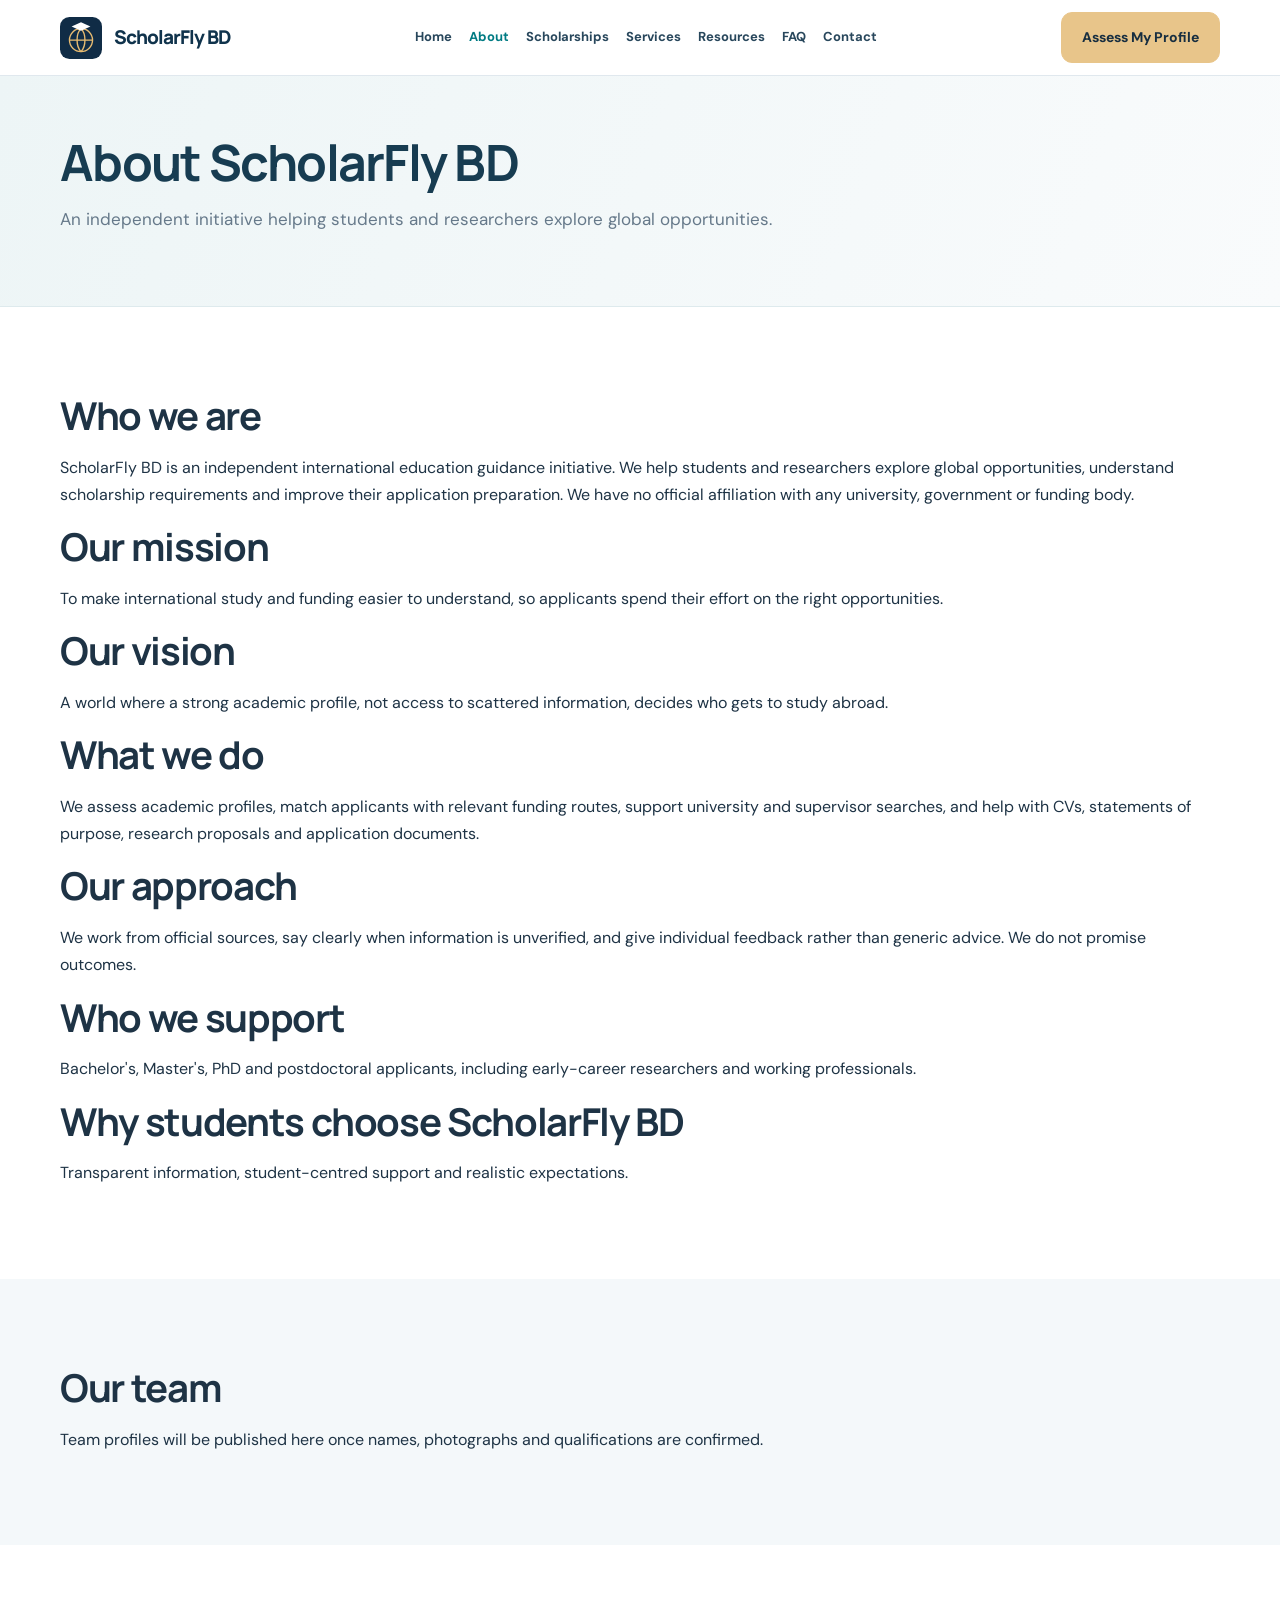
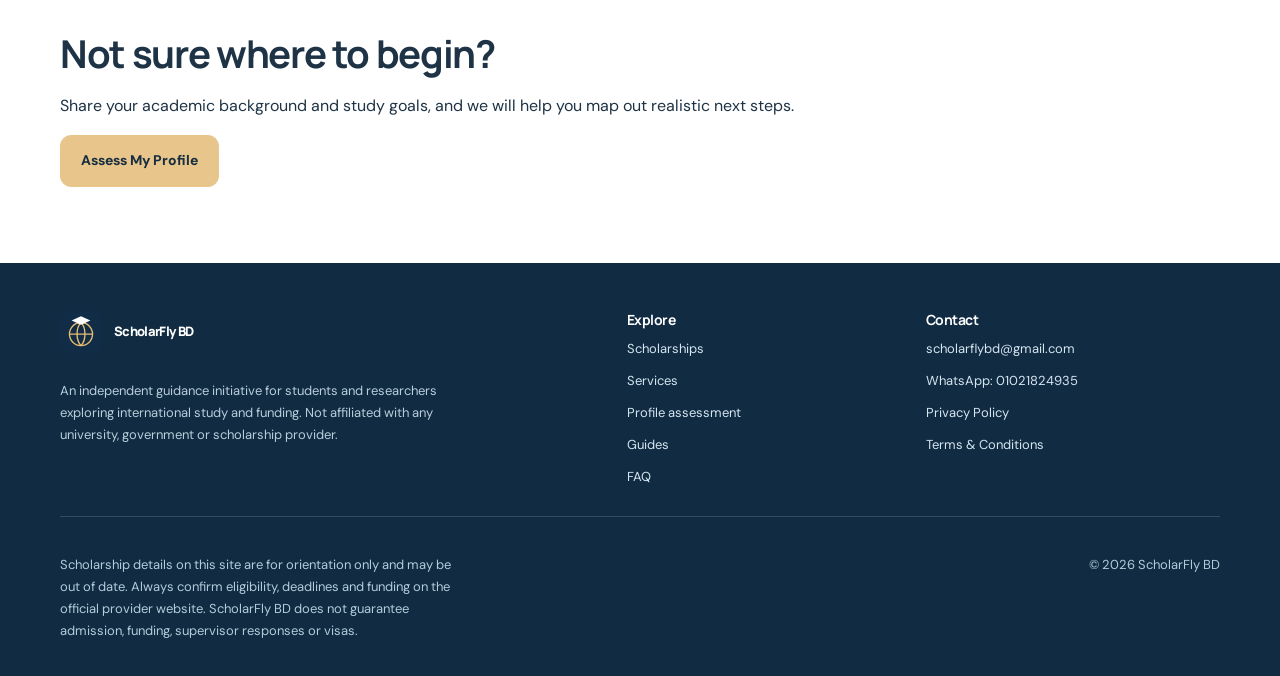
==== commit 9cf4b00f: "Constrain SVG logo dimensions and refresh cached styles" ====
--- a/about.html
+++ b/about.html
@@ -1,2 +1,2 @@
-<!DOCTYPE html><html lang="en"><head><meta charset="utf-8"><meta name="viewport" content="width=device-width,initial-scale=1"><title>About Us | ScholarFly BD</title><meta name="description" content="Who ScholarFly BD is, what we do and how we support international scholarship applicants."><meta name="theme-color" content="#102C46"><link rel="canonical" href="https://scholarflybd.com/about.html"><meta property="og:type" content="website"><meta property="og:site_name" content="ScholarFly BD"><meta property="og:title" content="About Us | ScholarFly BD"><meta property="og:description" content="Who ScholarFly BD is, what we do and how we support international scholarship applicants."><meta property="og:url" content="https://scholarflybd.com/about.html"><link rel="icon" href="assets/favicon.svg" type="image/svg+xml"><link rel="preconnect" href="https://fonts.googleapis.com"><link rel="preconnect" href="https://fonts.gstatic.com" crossorigin><link rel="stylesheet" href="https://fonts.googleapis.com/css2?family=Manrope:wght@400;500;700;800&family=Newsreader:opsz,wght@6..72,500;6..72,600&display=swap"><link rel="stylesheet" href="assets/style.css"></head><body><a class="skip" href="#main">Skip to content</a><header class="site-header"><div class="wrap bar"><a class="brand" href="index.html" aria-label="ScholarFly BD home"><svg class="logo-mark" viewBox="0 0 40 40" aria-hidden="true"><rect width="40" height="40" rx="9" fill="#102C46"/><g fill="none" stroke="#E9BC71" stroke-width="1.3"><circle cx="20" cy="22" r="11"/><path d="M9 22h22M20 11c-5 5-5 17 0 22M20 11c5 5 5 17 0 22"/></g><path d="M20 5l9 4-9 4-9-4z" fill="#fff"/></svg><span>ScholarFly BD</span></a><button class="menu-btn" aria-expanded="false" aria-controls="nav">Menu</button><nav id="nav" class="navlinks" aria-label="Main"><a href="index.html">Home</a><a href="about.html" aria-current="page">About</a><a href="scholarships.html">Scholarships</a><a href="services.html">Services</a><a href="resources.html">Resources</a><a href="faq.html">FAQ</a><a href="contact.html">Contact</a></nav><a class="btn gold cta-top" href="assessment.html">Assess My Profile</a></div></header><main id="main"><section class="page-top"><div class="wrap"><h1>About ScholarFly BD</h1><p class="lead">An independent initiative helping students and researchers explore global opportunities.</p></div></section><section class="sec"><div class="wrap prose"><h2>Who we are</h2><p>ScholarFly BD is an independent international education guidance initiative. We help students and researchers explore global opportunities, understand scholarship requirements and improve their application preparation. We have no official affiliation with any university, government or funding body.</p><h2>Our mission</h2><p>To make international study and funding easier to understand, so applicants spend their effort on the right opportunities.</p><h2>Our vision</h2><p>A world where a strong academic profile, not access to scattered information, decides who gets to study abroad.</p><h2>What we do</h2><p>We assess academic profiles, match applicants with relevant funding routes, support university and supervisor searches, and help with CVs, statements of purpose, research proposals and application documents.</p><h2>Our approach</h2><p>We work from official sources, say clearly when information is unverified, and give individual feedback rather than generic advice. We do not promise outcomes.</p><h2>Who we support</h2><p>Bachelor's, Master's, PhD and postdoctoral applicants, including early-career researchers and working professionals.</p><h2>Why students choose ScholarFly BD</h2><p>Transparent information, student-centred support and realistic expectations.</p></div></section>
-<section class="sec tint"><div class="wrap"><h2>Our team</h2><p class="muted">Team profiles will be published here once names, photographs and qualifications are confirmed.</p></div></section><section class="sec"><div class="wrap"><div class="cta"><div><h2>Not sure where to begin?</h2><p>Share your academic background and study goals, and we will help you map out realistic next steps.</p></div><a class="btn gold" href="assessment.html">Assess My Profile</a></div></div></section></main><footer class="footer"><div class="wrap fgrid"><div><a class="brand light" href="index.html"><svg class="logo-mark" viewBox="0 0 40 40" aria-hidden="true"><rect width="40" height="40" rx="9" fill="#102C46"/><g fill="none" stroke="#E9BC71" stroke-width="1.3"><circle cx="20" cy="22" r="11"/><path d="M9 22h22M20 11c-5 5-5 17 0 22M20 11c5 5 5 17 0 22"/></g><path d="M20 5l9 4-9 4-9-4z" fill="#fff"/></svg><span>ScholarFly BD</span></a><p>An independent guidance initiative for students and researchers exploring international study and funding. Not affiliated with any university, government or scholarship provider.</p></div><div><h3>Explore</h3><a href="scholarships.html">Scholarships</a><a href="services.html">Services</a><a href="assessment.html">Profile assessment</a><a href="resources.html">Guides</a><a href="faq.html">FAQ</a></div><div><h3>Contact</h3><a href="mailto:scholarflybd@gmail.com">scholarflybd@gmail.com</a><span data-wa>WhatsApp: 01021824935</span><a href="privacy.html">Privacy Policy</a><a href="terms.html">Terms &amp; Conditions</a></div></div><div class="wrap legal"><p>Scholarship details on this site are for orientation only and may be out of date. Always confirm eligibility, deadlines and funding on the official provider website. ScholarFly BD does not guarantee admission, funding, supervisor responses or visas.</p><p>© <span id="year">2026</span> ScholarFly BD</p></div></footer><script src="assets/config.js"></script><script src="assets/main.js"></script></body></html>+<!DOCTYPE html><html lang="en"><head><meta charset="utf-8"><meta name="viewport" content="width=device-width,initial-scale=1"><title>About Us | ScholarFly BD</title><meta name="description" content="Who ScholarFly BD is, what we do and how we support international scholarship applicants."><meta name="theme-color" content="#102C46"><link rel="canonical" href="https://scholarflybd.com/about.html"><meta property="og:type" content="website"><meta property="og:site_name" content="ScholarFly BD"><meta property="og:title" content="About Us | ScholarFly BD"><meta property="og:description" content="Who ScholarFly BD is, what we do and how we support international scholarship applicants."><meta property="og:url" content="https://scholarflybd.com/about.html"><link rel="icon" href="assets/favicon.svg" type="image/svg+xml"><link rel="preconnect" href="https://fonts.googleapis.com"><link rel="preconnect" href="https://fonts.gstatic.com" crossorigin><link rel="stylesheet" href="https://fonts.googleapis.com/css2?family=Manrope:wght@400;500;700;800&family=Newsreader:opsz,wght@6..72,500;6..72,600&display=swap"><link rel="stylesheet" href="assets/style.css?v=20261023fix2"></head><body><a class="skip" href="#main">Skip to content</a><header class="site-header"><div class="wrap bar"><a class="brand" href="index.html" aria-label="ScholarFly BD home"><svg class="logo-mark" width="42" height="42" style="display:block;width:42px;height:42px;min-width:42px;max-width:42px;max-height:42px;flex:none" viewBox="0 0 40 40" aria-hidden="true"><rect width="40" height="40" rx="9" fill="#102C46"/><g fill="none" stroke="#E9BC71" stroke-width="1.3"><circle cx="20" cy="22" r="11"/><path d="M9 22h22M20 11c-5 5-5 17 0 22M20 11c5 5 5 17 0 22"/></g><path d="M20 5l9 4-9 4-9-4z" fill="#fff"/></svg><span>ScholarFly BD</span></a><button class="menu-btn" aria-expanded="false" aria-controls="nav">Menu</button><nav id="nav" class="navlinks" aria-label="Main"><a href="index.html">Home</a><a href="about.html" aria-current="page">About</a><a href="scholarships.html">Scholarships</a><a href="services.html">Services</a><a href="resources.html">Resources</a><a href="faq.html">FAQ</a><a href="contact.html">Contact</a></nav><a class="btn gold cta-top" href="assessment.html">Assess My Profile</a></div></header><main id="main"><section class="page-top"><div class="wrap"><h1>About ScholarFly BD</h1><p class="lead">An independent initiative helping students and researchers explore global opportunities.</p></div></section><section class="sec"><div class="wrap prose"><h2>Who we are</h2><p>ScholarFly BD is an independent international education guidance initiative. We help students and researchers explore global opportunities, understand scholarship requirements and improve their application preparation. We have no official affiliation with any university, government or funding body.</p><h2>Our mission</h2><p>To make international study and funding easier to understand, so applicants spend their effort on the right opportunities.</p><h2>Our vision</h2><p>A world where a strong academic profile, not access to scattered information, decides who gets to study abroad.</p><h2>What we do</h2><p>We assess academic profiles, match applicants with relevant funding routes, support university and supervisor searches, and help with CVs, statements of purpose, research proposals and application documents.</p><h2>Our approach</h2><p>We work from official sources, say clearly when information is unverified, and give individual feedback rather than generic advice. We do not promise outcomes.</p><h2>Who we support</h2><p>Bachelor's, Master's, PhD and postdoctoral applicants, including early-career researchers and working professionals.</p><h2>Why students choose ScholarFly BD</h2><p>Transparent information, student-centred support and realistic expectations.</p></div></section>
+<section class="sec tint"><div class="wrap"><h2>Our team</h2><p class="muted">Team profiles will be published here once names, photographs and qualifications are confirmed.</p></div></section><section class="sec"><div class="wrap"><div class="cta"><div><h2>Not sure where to begin?</h2><p>Share your academic background and study goals, and we will help you map out realistic next steps.</p></div><a class="btn gold" href="assessment.html">Assess My Profile</a></div></div></section></main><footer class="footer"><div class="wrap fgrid"><div><a class="brand light" href="index.html"><svg class="logo-mark" width="42" height="42" style="display:block;width:42px;height:42px;min-width:42px;max-width:42px;max-height:42px;flex:none" viewBox="0 0 40 40" aria-hidden="true"><rect width="40" height="40" rx="9" fill="#102C46"/><g fill="none" stroke="#E9BC71" stroke-width="1.3"><circle cx="20" cy="22" r="11"/><path d="M9 22h22M20 11c-5 5-5 17 0 22M20 11c5 5 5 17 0 22"/></g><path d="M20 5l9 4-9 4-9-4z" fill="#fff"/></svg><span>ScholarFly BD</span></a><p>An independent guidance initiative for students and researchers exploring international study and funding. Not affiliated with any university, government or scholarship provider.</p></div><div><h3>Explore</h3><a href="scholarships.html">Scholarships</a><a href="services.html">Services</a><a href="assessment.html">Profile assessment</a><a href="resources.html">Guides</a><a href="faq.html">FAQ</a></div><div><h3>Contact</h3><a href="mailto:scholarflybd@gmail.com">scholarflybd@gmail.com</a><span data-wa>WhatsApp: 01021824935</span><a href="privacy.html">Privacy Policy</a><a href="terms.html">Terms &amp; Conditions</a></div></div><div class="wrap legal"><p>Scholarship details on this site are for orientation only and may be out of date. Always confirm eligibility, deadlines and funding on the official provider website. ScholarFly BD does not guarantee admission, funding, supervisor responses or visas.</p><p>© <span id="year">2026</span> ScholarFly BD</p></div></footer><script src="assets/config.js"></script><script src="assets/main.js"></script></body></html>
--- a/assets/style.css
+++ b/assets/style.css
@@ -1,2 +1,41 @@
 @import url('https://fonts.googleapis.com/css2?family=DM+Sans:wght@400;500;600;700&family=Manrope:wght@500;600;700;800&display=swap');
 :root{--navy:#102c46;--navy2:#174765;--ink:#1e3345;--muted:#66798a;--blue:#15688b;--pale:#f5f8fa;--line:#e0e8ee;--gold:#f1c88a}*{box-sizing:border-box}html{scroll-behavior:smooth}body{margin:0;background:white;color:var(--ink);font-family:'DM Sans',sans-serif;line-height:1.7}h1,h2,h3,h4{font-family:Manrope,sans-serif;letter-spacing:-.035em;line-height:1.22}h1{font-size:clamp(40px,5vw,66px);margin:15px 0 22px}h2{font-size:clamp(28px,3vw,40px);margin:10px 0 14px}h3{font-size:20px}p{margin:0 0 16px}a{color:inherit;text-decoration:none}img{max-width:100%;height:auto}button,input,select{font:inherit}.container{max-width:1200px;width:calc(100% - 48px);margin-inline:auto}.narrow{max-width:840px}.site-header{position:sticky;top:0;z-index:20;background:#ffffffed;backdrop-filter:blur(12px);border-bottom:1px solid var(--line)}.nav{min-height:91px;display:flex;justify-content:space-between;gap:22px;align-items:center}.logo{display:flex;align-items:center;gap:13px;min-width:max-content}.logo img{border-radius:13px;width:52px;height:52px}.logo strong{display:block;font-size:20px;font-family:Manrope,sans-serif;letter-spacing:-.05em;color:var(--navy)}.logo em{font-style:normal;color:#217f99}.logo small{display:block;max-width:230px;font-weight:700;font-size:9px;color:#6d879b;letter-spacing:.11em;text-transform:uppercase;line-height:1.5}.navlinks{display:flex;gap:23px;align-items:center}.navlinks a{font-size:13px;font-weight:700;color:#3a4f62}.navlinks a:hover,.navlinks a.active{color:#007da1}.btn{display:inline-flex;align-items:center;justify-content:center;background:var(--navy);border:1px solid var(--navy);color:white;border-radius:11px;padding:13px 20px;font-weight:700;font-size:14px;transition:transform .15s,background .15s;cursor:pointer}.btn:hover{transform:translateY(-2px);background:#245776}.btn-outline-white{border:1px solid #ffffff70;background:transparent}.btn-outline-white:hover{background:#ffffff20}.btn-white{background:#fff;color:#103c5c;border-color:#fff}.btn-ink{background:#123b59}.mobile-btn{display:none}.hero{background:linear-gradient(117deg,#0b283f,#1d546f);color:#fff}.hero-grid{display:grid;grid-template-columns:1fr .87fr;align-items:center;gap:70px;padding:86px 0 100px}.hero h1{max-width:660px}.hero .accent{color:#f5d39b}.hero p{color:#d9e8ef;max-width:600px;font-size:17px}.eyebrow{font-size:11px;letter-spacing:.19em;font-weight:800;color:#167d9c;text-transform:uppercase}.eyebrow.light{color:#a9d6e8}.lead{font-size:17px;color:var(--muted);max-width:740px}.hero-actions{display:flex;flex-wrap:wrap;gap:12px;margin-top:28px}.hero-actions .btn{background:#f3c88b;color:#183447;border-color:#f3c88b}.hero-actions .btn-outline-white{background:transparent;color:white;border-color:#ffffff70}.hero-trust{display:flex;gap:20px;flex-wrap:wrap;margin-top:32px;font-size:12px;color:#c4e0ed}.hero-art{background:#ffffff14;border:1px solid #ffffff24;border-radius:25px;overflow:hidden;padding:14px;box-shadow:0 25px 55px #061b2e55}.hero-art img{display:block;width:100%;border-radius:17px}.art-caption{padding:16px 8px 8px;display:flex;flex-direction:column;gap:2px}.art-caption span{font-size:13px;color:#d9e8ef}.feature-strip{position:relative;margin-top:-42px;z-index:1}.features{display:grid;grid-template-columns:repeat(3,1fr);background:#fff;border:1px solid var(--line);border-radius:17px;box-shadow:0 15px 50px #23466016;padding:10px}.features div{padding:16px 23px;border-right:1px solid var(--line);display:grid;gap:2px}.features div:last-child{border:0}.features span{font-size:11px;color:#5586a1;font-weight:800}.features strong{font-family:Manrope;font-size:17px}.features small{color:var(--muted)}.section{padding:78px 0}.section.tint{background:var(--pale)}.section-top{max-width:760px;margin-bottom:32px}.section-top p{color:var(--muted)}.destination-grid{display:grid;grid-template-columns:repeat(3,1fr);gap:18px}.destination-card{background:white;border:1px solid var(--line);border-radius:17px;padding:26px;min-height:205px;transition:box-shadow .2s,transform .2s}.destination-card:hover,.scholarship-card:hover{box-shadow:0 14px 35px #214d6b1b;transform:translateY(-2px)}.big-flag{font-size:33px}.destination-card h3{margin:9px 0 5px}.destination-card p{font-size:13px;color:var(--muted)}.card-link,.text-link{color:#176f93;font-weight:800;font-size:13px}.section-bottom{margin-top:26px}.split{display:grid;grid-template-columns:1fr 1fr;gap:64px}.align-center{align-items:center}.align-start{align-items:start}.check-list{list-style:none;padding:0;margin:22px 0}.check-list li{padding:6px 0 6px 28px;position:relative}.check-list li:before{content:'✓';color:#228a89;font-weight:bold;position:absolute;left:1px}.photo-art{border:1px solid var(--line);background:#fff;padding:18px;border-radius:24px;box-shadow:0 17px 37px #214d6b10}.photo-art img{display:block;width:100%;border-radius:12px}.three-steps,.grid-3{display:grid;grid-template-columns:repeat(3,1fr);gap:22px}.three-steps article,.card{padding:27px;border:1px solid var(--line);background:white;border-radius:18px}.three-steps article span{display:grid;place-items:center;width:40px;height:40px;border-radius:50%;background:#e9f4f7;color:#21748e;font-weight:800}.three-steps p,.card p{font-size:14px;color:var(--muted)}.center-space{text-align:center;margin-top:30px}.cta-section{padding-top:0}.cta-premium{background:#0e354f;border-radius:24px;color:#fff;padding:45px 50px;display:flex;align-items:center;justify-content:space-between;gap:24px}.cta-premium p{color:#cce1ed}.cta-premium h2{margin-bottom:10px}.page-intro{background:linear-gradient(110deg,#f1f7fa,#fff);padding:78px 0 65px;border-bottom:1px solid var(--line)}.page-intro h1{font-size:clamp(37px,4.5vw,57px);max-width:840px}.page-intro .lead{margin:0}.service-grid{display:grid;grid-template-columns:repeat(3,1fr);gap:20px}.service-card{border:1px solid var(--line);border-radius:19px;padding:29px;background:#fff}.service-card p{color:var(--muted);font-size:14px}.service-icon,.card-icon{display:grid;place-items:center;background:#eaf4f8;border-radius:14px;width:49px;height:49px;color:#135f7f;font-size:23px}.notice{padding:18px 20px;background:#faf7ef;border:1px solid #e9dbba;border-radius:11px;color:#675c43;font-size:13px;margin:23px 0}.directory-head{display:flex;gap:24px;align-items:end;justify-content:space-between}.directory-head p{color:var(--muted)}.directory-count{color:#1e708b;border:1px solid #cfe1e8;border-radius:30px;padding:8px 15px;font-weight:700;white-space:nowrap}.premium-filter{display:grid;grid-template-columns:2fr 1fr 1fr;gap:13px;border:1px solid var(--line);border-radius:16px;background:#f9fbfc;padding:17px;margin:21px 0}.premium-filter label{display:grid;gap:6px;font-size:12px;font-weight:700;color:#5e7080}.premium-filter input,.premium-filter select{width:100%;border:1px solid #d0dfe6;background:white;border-radius:9px;padding:12px 14px;color:var(--ink)}.scholarship-grid{display:grid;grid-template-columns:repeat(3,1fr);gap:20px}.scholarship-card{border:1px solid var(--line);border-radius:19px;background:#fff;padding:24px;transition:box-shadow .2s,transform .2s;display:flex;flex-direction:column}.sch-card-head{display:flex;gap:13px;align-items:center;margin-bottom:19px}.country-flag{font-size:43px;line-height:1.1;display:inline-grid;place-items:center;width:66px;height:61px;border-radius:12px;background:#f1f6f8}.sch-card-head h3{font-size:19px;margin:4px 0 0}.country-region{font-size:11px;text-transform:uppercase;color:#7b8b97;letter-spacing:.07em;font-weight:700}.programme-type{font-size:10px;text-transform:uppercase;letter-spacing:.12em;color:#187f99;font-weight:800}.scholarship-card h4{margin:8px 0 10px;font-size:17px}.sch-summary{font-size:14px;color:#455d70;margin:0 0 10px}.sch-note{font-size:13px;color:var(--muted);margin-bottom:17px}.sch-meta{border-top:1px solid var(--line);padding-top:14px;display:grid;gap:10px;margin-top:auto}.sch-meta span{display:block;font-size:12px;color:#526a7b}.sch-meta b{display:block;font-size:11px;text-transform:uppercase;letter-spacing:.05em;color:#1d4c69}.sch-actions{border-top:1px solid var(--line);margin-top:17px;padding-top:15px;display:flex;justify-content:space-between;gap:12px;flex-wrap:wrap}.subtle-link{color:#667b8b;font-weight:700;font-size:12px}.no-results,.resource-note{border:1px solid var(--line);border-radius:17px;padding:25px;text-align:center;margin-top:20px}.resource-note{background:#f6f9fb;margin-top:34px}.resource-note p{color:var(--muted)}.form-overview{display:grid;gap:16px}.form-overview-row{display:flex;gap:15px;align-items:start}.form-overview-row>span{display:grid;place-items:center;min-width:35px;height:35px;border-radius:12px;background:#e7f3f7;color:#16728d;font-weight:800}.form-overview-row strong{font-family:Manrope;font-size:15px}.form-overview-row p{font-size:13px;color:var(--muted);margin:3px 0}.assessment-panel{background:#f5f9fa;border:1px solid #dbe7ec;border-radius:24px;padding:30px;position:sticky;top:120px}.assessment-panel p{color:#587284;font-size:14px}.assessment-panel h2{font-size:28px}.full-btn{width:100%}.form-warning{background:#fff6e8;border:1px solid #e7d5b6;border-radius:12px;padding:15px;margin-top:16px;font-size:12px;color:#675034}.form-warning p{margin:4px 0 0}.privacy-hint{font-size:12px!important;margin-top:19px}.privacy-hint a,.legal a{color:#176e8b;text-decoration:underline}.contact-tiles{display:grid;gap:12px;margin-top:23px}.contact-tile{display:flex;align-items:center;gap:15px;border:1px solid var(--line);border-radius:14px;padding:18px;background:#fff}.contact-tile>span{width:44px;height:44px;background:#e9f4f8;border-radius:13px;display:grid;place-items:center;color:#17718d;font-size:21px}.contact-tile div{display:grid;flex:1}.contact-tile small{color:var(--muted)}.faq-list details{border:1px solid var(--line);padding:18px 22px;border-radius:13px;margin-bottom:12px;background:white}.faq-list summary{font-family:Manrope;font-weight:700;cursor:pointer}.faq-list p{font-size:14px;color:var(--muted);margin-top:12px}.legal h2{font-size:24px;margin-top:28px}.legal p{color:#4e6374}.footer{background:#0a263a;color:#fff;padding:62px 0 28px}.footer-grid{display:grid;grid-template-columns:2fr 1fr 1fr;gap:50px}.footer .logo strong{color:white}.footer .logo small{color:#bbd0de}.footer p{color:#b4cbda;font-size:13px;max-width:410px;margin-top:17px}.footer h3{font-size:14px;margin:0 0 17px}.footer-grid>div:not(:first-child){display:flex;flex-direction:column;align-items:start;gap:8px}.footer-grid a:not(.logo){font-size:13px;color:#bbd0de}.footer-bottom{border-top:1px solid #ffffff27;padding-top:20px;margin-top:38px;font-size:11px;color:#a4bccc}.hidden{display:none!important}@media(max-width:1100px){.navlinks{gap:12px}.navlinks a{font-size:12px}.desktop-cta{display:none}.hero-grid{gap:35px}.scholarship-grid{grid-template-columns:repeat(2,1fr)}}@media(max-width:760px){.container{width:calc(100% - 32px)}.nav{min-height:75px}.logo small{font-size:8px}.logo strong{font-size:18px}.logo img{height:46px;width:46px}.mobile-btn{display:block;font-size:25px;border:0;background:transparent;color:var(--navy);cursor:pointer}.navlinks{display:none;position:absolute;top:74px;left:0;right:0;flex-direction:column;align-items:stretch;gap:0;padding:14px 25px 24px;background:white;border-bottom:1px solid var(--line);box-shadow:0 15px 25px #1c3a4a1e}.navlinks.open{display:flex}.navlinks a{padding:10px;font-size:14px}.hero-grid,.split{grid-template-columns:1fr}.hero-grid{padding:52px 0 90px}.features{grid-template-columns:1fr}.features div{border-right:0;border-bottom:1px solid var(--line)}.features div:last-child{border:0}.section{padding:58px 0}.destination-grid,.three-steps,.grid-3,.service-grid,.scholarship-grid,.footer-grid{grid-template-columns:1fr}.premium-filter{grid-template-columns:1fr}.directory-head{align-items:start;flex-direction:column}.cta-premium{display:block;padding:29px}.cta-premium .btn{margin-top:13px}.page-intro{padding:55px 0}.assessment-panel{position:static}.footer-grid{gap:25px}.scholarship-card{padding:21px}}
+
+
+/* ScholarFly BD institutional layout consistency patch */
+.wrap{width:min(1160px,calc(100% - 40px));margin-inline:auto}
+.skip{position:absolute;top:-90px;left:12px;z-index:100;background:white;padding:10px}.skip:focus{top:10px}
+.bar{min-height:79px;display:flex;align-items:center;justify-content:space-between;gap:24px}
+.brand{display:inline-flex;gap:12px;align-items:center;font-family:Manrope,sans-serif;font-size:20px;font-weight:800;letter-spacing:-.05em;color:#10334c;white-space:nowrap}
+.logo-mark{height:42px;width:42px;flex-shrink:0}
+.menu-btn{display:none;background:none;border:1px solid #cadae3;border-radius:9px;padding:8px 12px;font-weight:700}
+.navlinks{display:flex;align-items:center;gap:17px}.navlinks a{font-size:13px;font-weight:700;color:#28475c}.navlinks a:hover,.navlinks a[aria-current="page"]{color:#007b83}
+.btn.gold{background:#e8c58a;color:#172e40;border-color:#e8c58a}.btn.ghost{background:transparent;color:#fff;border-color:#a5c2cf}
+.hgrid{display:grid;grid-template-columns:minmax(0,1.15fr) minmax(330px,.85fr);gap:54px;align-items:center;padding:75px 0 84px}
+.hero .lead{color:#d8eaf1;font-size:17px;max-width:650px}
+.actions{display:flex;flex-wrap:wrap;gap:12px;margin-top:25px}
+.sec{padding:76px 0}.sec.tint{background:#f4f8fa}
+.two{display:grid;grid-template-columns:1fr 1fr;gap:46px;align-items:start}
+.checks{padding:0;margin:12px 0;list-style:none}.checks li{position:relative;padding-left:29px;margin:14px 0}.checks li::before{content:'✓';position:absolute;left:0;color:#0b8291;font-weight:800}
+.page-top{background:linear-gradient(110deg,#edf5f6,#f9fbfc);padding:56px 0;border-bottom:1px solid #deeaed}.page-top h1{font-size:clamp(36px,4vw,50px);margin:0 0 12px;color:#173c51}
+.grid3{display:grid;grid-template-columns:repeat(3,minmax(0,1fr));gap:18px}.grid3>*{min-width:0}
+.card{background:#fff;border:1px solid #dce7eb;border-radius:15px;padding:25px;box-shadow:0 5px 18px #0c2f4610}
+.card h3{margin:0 0 12px}.card p{color:#4b6475}
+.flag{display:inline-block;width:32px;height:22px;object-fit:cover;border-radius:3px;border:1px solid #dbe4e8}
+.chips{display:flex;gap:10px;flex-wrap:wrap;margin-top:22px}.chip{display:inline-flex;gap:9px;align-items:center;background:#fff;border:1px solid #dbe5e9;border-radius:9px;padding:10px 14px;font-size:13px;font-weight:700}.chip:hover{border-color:#127d8b}
+.filters{display:grid;grid-template-columns:repeat(3,minmax(0,1fr));gap:12px;padding:22px;background:#f5f9fa;border:1px solid #dce8ec;border-radius:14px;margin:22px 0}
+.filters label{font-size:12px;font-weight:800;display:grid;gap:5px}.filters input,.filters select{width:100%;padding:11px;border:1px solid #c8d8e0;border-radius:8px;background:#fff;min-height:46px;color:#153e55}
+.filters button{align-self:end}
+.notice{padding:14px 18px;border-radius:10px;background:#fffaef;border:1px solid #f0dfaf;color:#634c22;font-size:13px}
+#count{color:#587184;font-size:14px;font-weight:700;margin:14px 0}
+[hidden]{display:none!important}
+.footer{background:#102b42;color:#d6e6f0;padding:48px 0 18px}.footer .brand{color:white}.fgrid{display:grid;grid-template-columns:2fr 1fr 1.1fr;gap:32px}.fgrid>div{display:flex;flex-direction:column;align-items:flex-start;gap:10px}.fgrid p{font-size:13px;color:#b9cedb}.fgrid h3{margin:0;color:white}.fgrid a,.fgrid span{font-size:13px}.fgrid a:hover{color:#e8c58a}.legal{border-top:1px solid #ffffff26;margin-top:28px;padding-top:20px;display:flex;align-items:start;justify-content:space-between;gap:30px;color:#a9bdca;font-size:12px}.legal p:last-child{white-space:nowrap}
+@media(max-width:980px){.bar{gap:10px}.navlinks{gap:10px}.navlinks a{font-size:12px}.cta-top{display:none}.hgrid{gap:25px}}
+@media(max-width:760px){.wrap{width:calc(100% - 30px)}.bar{min-height:68px}.menu-btn{display:block}.navlinks{display:none;position:absolute;top:67px;left:0;right:0;background:#fff;flex-direction:column;align-items:stretch;gap:3px;padding:18px 22px;border-bottom:1px solid #dae5e9;box-shadow:0 12px 26px #112e4617}.navlinks.open{display:flex}.navlinks a{font-size:15px;padding:10px}.hgrid,.two,.fgrid{grid-template-columns:1fr}.hgrid{padding:53px 0 65px}.sec{padding:50px 0}.grid3{grid-template-columns:1fr}.filters{grid-template-columns:1fr}.legal{display:block}.brand{font-size:17px}.logo-mark{height:37px;width:37px}}
+
+/* Critical logo sizing fix: prevent inline SVG stretching across viewport */
+.site-header .logo-mark,.footer .logo-mark,.brand .logo-mark,svg.logo-mark{display:block!important;width:42px!important;height:42px!important;min-width:42px!important;min-height:42px!important;max-width:42px!important;max-height:42px!important;flex:0 0 42px!important;overflow:hidden}
+.site-header .brand,.footer .brand{display:inline-flex!important;align-items:center!important;gap:12px!important;width:auto!important;height:auto!important;max-width:100%!important}
+.site-header .bar{display:flex!important;align-items:center!important;justify-content:space-between!important;min-height:75px!important}
+.site-header .brand span{font-size:19px;line-height:1.2}
+@media(max-width:760px){.site-header .logo-mark,.footer .logo-mark,svg.logo-mark{width:36px!important;height:36px!important;min-width:36px!important;min-height:36px!important;max-width:36px!important;max-height:36px!important;flex-basis:36px!important}}
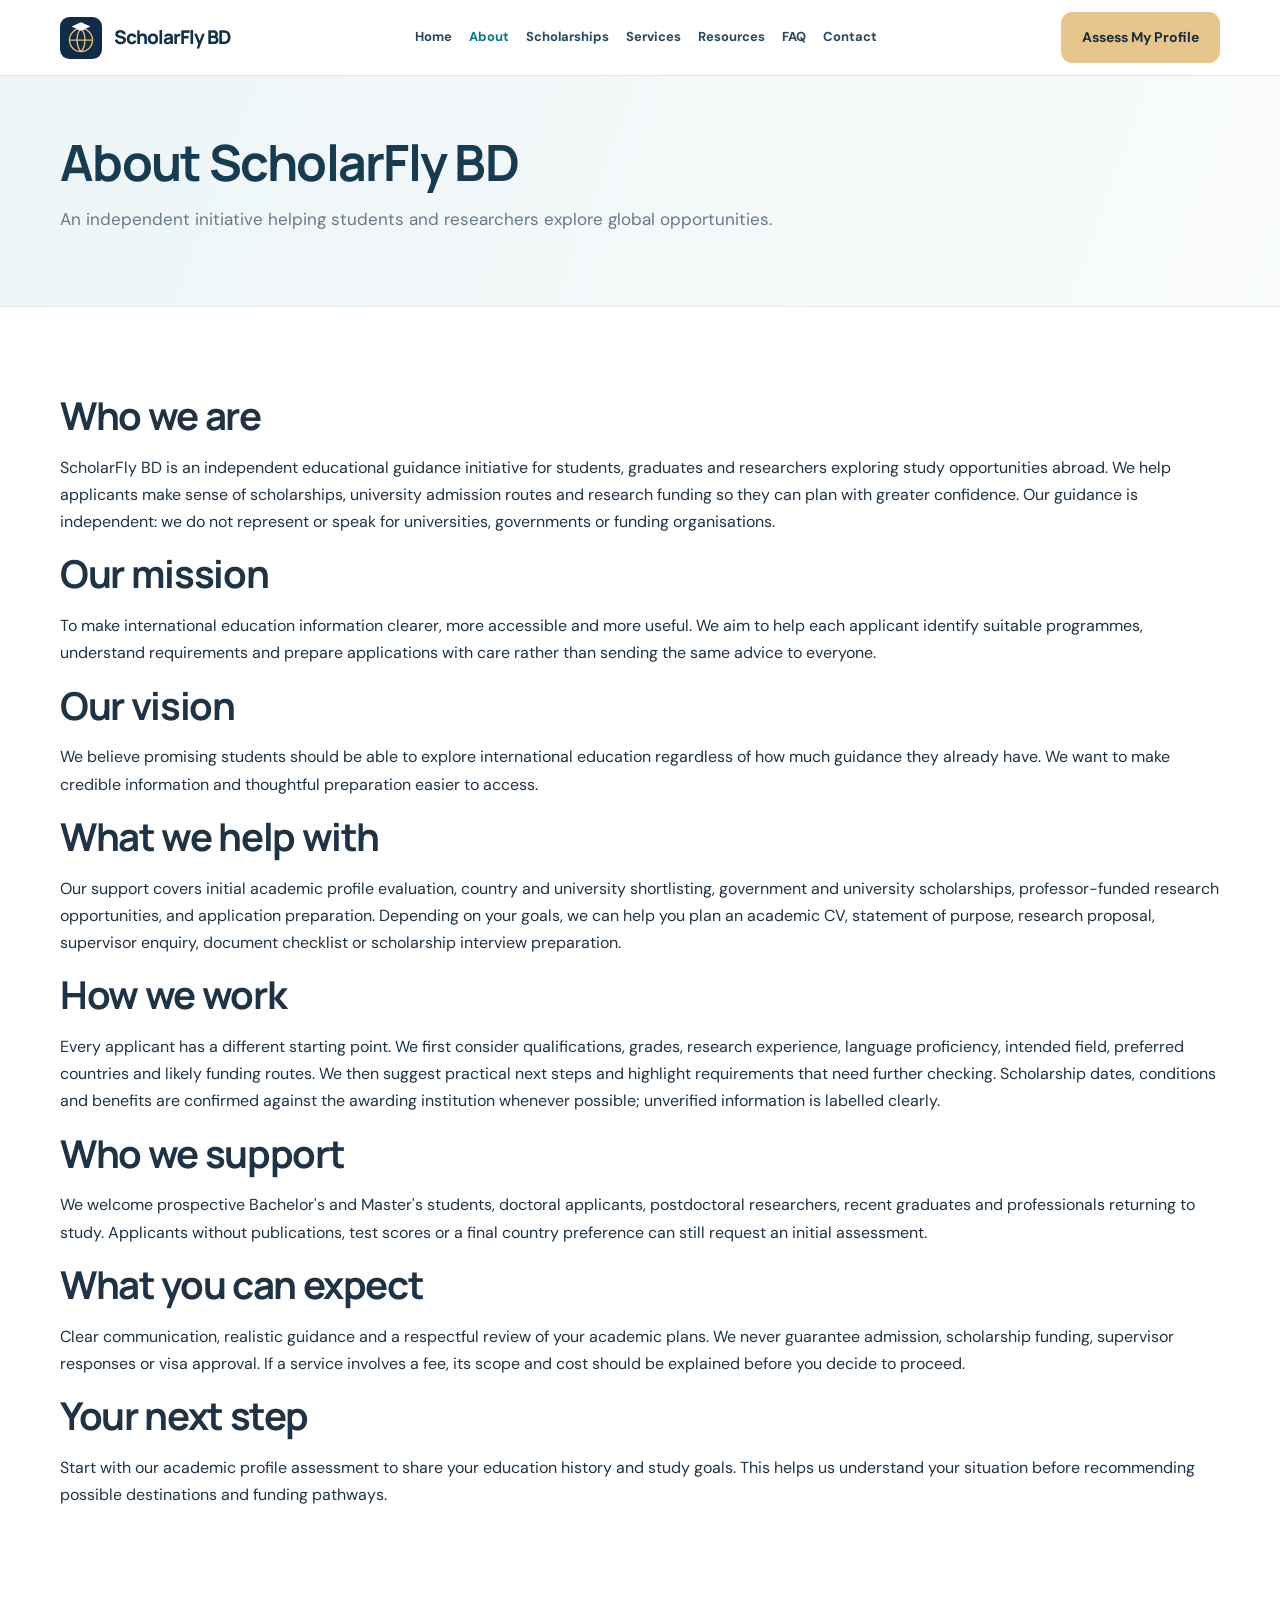
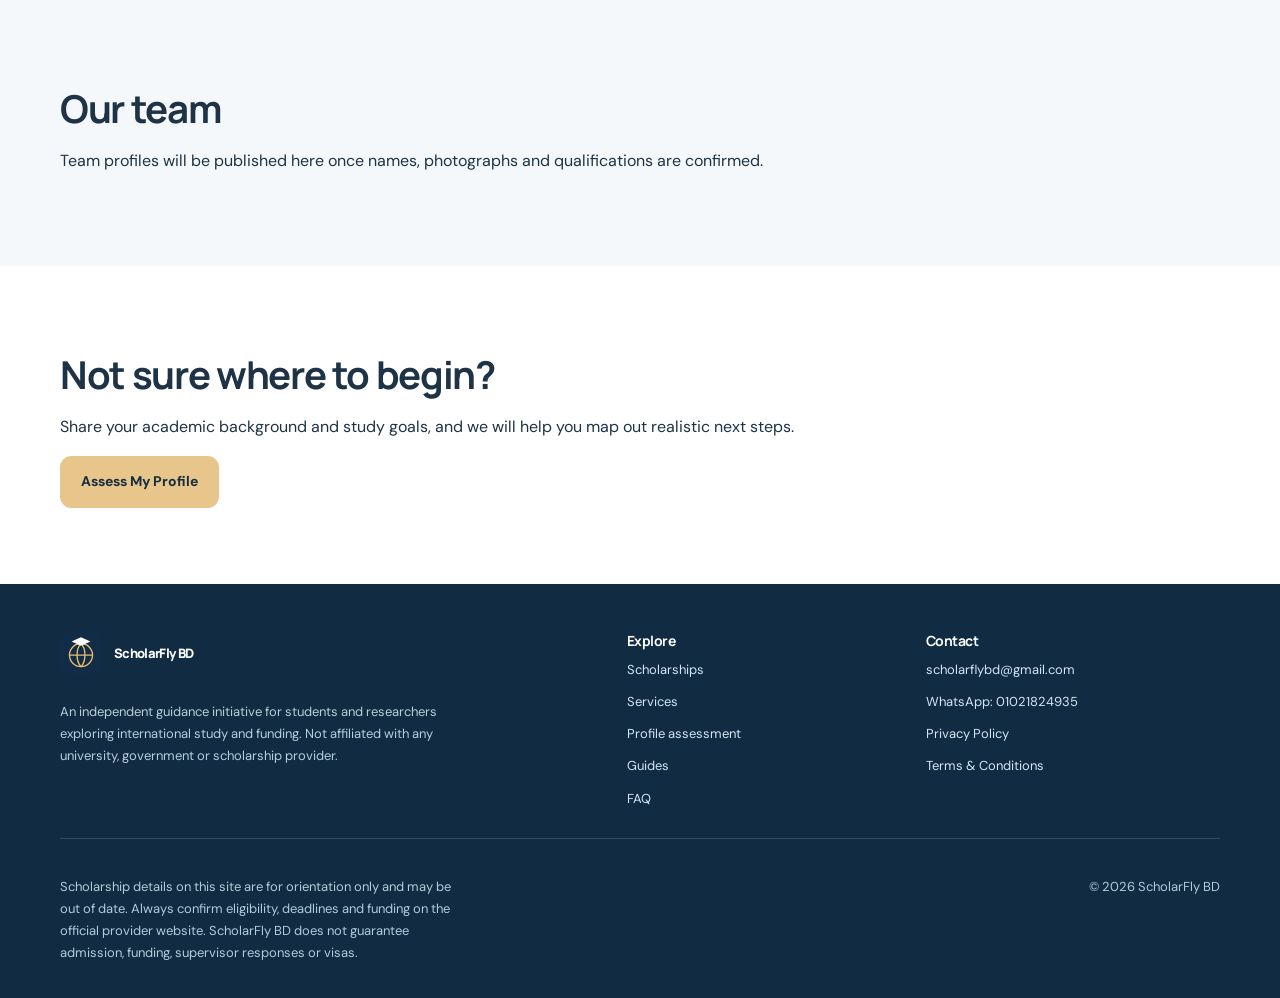
==== commit 9d056bad: "Improve ScholarFly content, profile guidance and WhatsApp contact" ====
--- a/about.html
+++ b/about.html
@@ -1,2 +1,2 @@
-<!DOCTYPE html><html lang="en"><head><meta charset="utf-8"><meta name="viewport" content="width=device-width,initial-scale=1"><title>About Us | ScholarFly BD</title><meta name="description" content="Who ScholarFly BD is, what we do and how we support international scholarship applicants."><meta name="theme-color" content="#102C46"><link rel="canonical" href="https://scholarflybd.com/about.html"><meta property="og:type" content="website"><meta property="og:site_name" content="ScholarFly BD"><meta property="og:title" content="About Us | ScholarFly BD"><meta property="og:description" content="Who ScholarFly BD is, what we do and how we support international scholarship applicants."><meta property="og:url" content="https://scholarflybd.com/about.html"><link rel="icon" href="assets/favicon.svg" type="image/svg+xml"><link rel="preconnect" href="https://fonts.googleapis.com"><link rel="preconnect" href="https://fonts.gstatic.com" crossorigin><link rel="stylesheet" href="https://fonts.googleapis.com/css2?family=Manrope:wght@400;500;700;800&family=Newsreader:opsz,wght@6..72,500;6..72,600&display=swap"><link rel="stylesheet" href="assets/style.css?v=20261023fix2"></head><body><a class="skip" href="#main">Skip to content</a><header class="site-header"><div class="wrap bar"><a class="brand" href="index.html" aria-label="ScholarFly BD home"><svg class="logo-mark" width="42" height="42" style="display:block;width:42px;height:42px;min-width:42px;max-width:42px;max-height:42px;flex:none" viewBox="0 0 40 40" aria-hidden="true"><rect width="40" height="40" rx="9" fill="#102C46"/><g fill="none" stroke="#E9BC71" stroke-width="1.3"><circle cx="20" cy="22" r="11"/><path d="M9 22h22M20 11c-5 5-5 17 0 22M20 11c5 5 5 17 0 22"/></g><path d="M20 5l9 4-9 4-9-4z" fill="#fff"/></svg><span>ScholarFly BD</span></a><button class="menu-btn" aria-expanded="false" aria-controls="nav">Menu</button><nav id="nav" class="navlinks" aria-label="Main"><a href="index.html">Home</a><a href="about.html" aria-current="page">About</a><a href="scholarships.html">Scholarships</a><a href="services.html">Services</a><a href="resources.html">Resources</a><a href="faq.html">FAQ</a><a href="contact.html">Contact</a></nav><a class="btn gold cta-top" href="assessment.html">Assess My Profile</a></div></header><main id="main"><section class="page-top"><div class="wrap"><h1>About ScholarFly BD</h1><p class="lead">An independent initiative helping students and researchers explore global opportunities.</p></div></section><section class="sec"><div class="wrap prose"><h2>Who we are</h2><p>ScholarFly BD is an independent international education guidance initiative. We help students and researchers explore global opportunities, understand scholarship requirements and improve their application preparation. We have no official affiliation with any university, government or funding body.</p><h2>Our mission</h2><p>To make international study and funding easier to understand, so applicants spend their effort on the right opportunities.</p><h2>Our vision</h2><p>A world where a strong academic profile, not access to scattered information, decides who gets to study abroad.</p><h2>What we do</h2><p>We assess academic profiles, match applicants with relevant funding routes, support university and supervisor searches, and help with CVs, statements of purpose, research proposals and application documents.</p><h2>Our approach</h2><p>We work from official sources, say clearly when information is unverified, and give individual feedback rather than generic advice. We do not promise outcomes.</p><h2>Who we support</h2><p>Bachelor's, Master's, PhD and postdoctoral applicants, including early-career researchers and working professionals.</p><h2>Why students choose ScholarFly BD</h2><p>Transparent information, student-centred support and realistic expectations.</p></div></section>
+<!DOCTYPE html><html lang="en"><head><meta charset="utf-8"><meta name="viewport" content="width=device-width,initial-scale=1"><title>About Us | ScholarFly BD</title><meta name="description" content="Who ScholarFly BD is, what we do and how we support international scholarship applicants."><meta name="theme-color" content="#102C46"><link rel="canonical" href="https://scholarflybd.com/about.html"><meta property="og:type" content="website"><meta property="og:site_name" content="ScholarFly BD"><meta property="og:title" content="About Us | ScholarFly BD"><meta property="og:description" content="Who ScholarFly BD is, what we do and how we support international scholarship applicants."><meta property="og:url" content="https://scholarflybd.com/about.html"><link rel="icon" href="assets/favicon.svg" type="image/svg+xml"><link rel="preconnect" href="https://fonts.googleapis.com"><link rel="preconnect" href="https://fonts.gstatic.com" crossorigin><link rel="stylesheet" href="https://fonts.googleapis.com/css2?family=Manrope:wght@400;500;700;800&family=Newsreader:opsz,wght@6..72,500;6..72,600&display=swap"><link rel="stylesheet" href="assets/style.css?v=20261023fix2"></head><body><a class="skip" href="#main">Skip to content</a><header class="site-header"><div class="wrap bar"><a class="brand" href="index.html" aria-label="ScholarFly BD home"><svg class="logo-mark" width="42" height="42" style="display:block;width:42px;height:42px;min-width:42px;max-width:42px;max-height:42px;flex:none" viewBox="0 0 40 40" aria-hidden="true"><rect width="40" height="40" rx="9" fill="#102C46"/><g fill="none" stroke="#E9BC71" stroke-width="1.3"><circle cx="20" cy="22" r="11"/><path d="M9 22h22M20 11c-5 5-5 17 0 22M20 11c5 5 5 17 0 22"/></g><path d="M20 5l9 4-9 4-9-4z" fill="#fff"/></svg><span>ScholarFly BD</span></a><button class="menu-btn" aria-expanded="false" aria-controls="nav">Menu</button><nav id="nav" class="navlinks" aria-label="Main"><a href="index.html">Home</a><a href="about.html" aria-current="page">About</a><a href="scholarships.html">Scholarships</a><a href="services.html">Services</a><a href="resources.html">Resources</a><a href="faq.html">FAQ</a><a href="contact.html">Contact</a></nav><a class="btn gold cta-top" href="assessment.html">Assess My Profile</a></div></header><main id="main"><section class="page-top"><div class="wrap"><h1>About ScholarFly BD</h1><p class="lead">An independent initiative helping students and researchers explore global opportunities.</p></div></section><section class="sec"><div class="wrap prose"><h2>Who we are</h2><p>ScholarFly BD is an independent educational guidance initiative for students, graduates and researchers exploring study opportunities abroad. We help applicants make sense of scholarships, university admission routes and research funding so they can plan with greater confidence. Our guidance is independent: we do not represent or speak for universities, governments or funding organisations.</p><h2>Our mission</h2><p>To make international education information clearer, more accessible and more useful. We aim to help each applicant identify suitable programmes, understand requirements and prepare applications with care rather than sending the same advice to everyone.</p><h2>Our vision</h2><p>We believe promising students should be able to explore international education regardless of how much guidance they already have. We want to make credible information and thoughtful preparation easier to access.</p><h2>What we help with</h2><p>Our support covers initial academic profile evaluation, country and university shortlisting, government and university scholarships, professor-funded research opportunities, and application preparation. Depending on your goals, we can help you plan an academic CV, statement of purpose, research proposal, supervisor enquiry, document checklist or scholarship interview preparation.</p><h2>How we work</h2><p>Every applicant has a different starting point. We first consider qualifications, grades, research experience, language proficiency, intended field, preferred countries and likely funding routes. We then suggest practical next steps and highlight requirements that need further checking. Scholarship dates, conditions and benefits are confirmed against the awarding institution whenever possible; unverified information is labelled clearly.</p><h2>Who we support</h2><p>We welcome prospective Bachelor's and Master's students, doctoral applicants, postdoctoral researchers, recent graduates and professionals returning to study. Applicants without publications, test scores or a final country preference can still request an initial assessment.</p><h2>What you can expect</h2><p>Clear communication, realistic guidance and a respectful review of your academic plans. We never guarantee admission, scholarship funding, supervisor responses or visa approval. If a service involves a fee, its scope and cost should be explained before you decide to proceed.</p><h2>Your next step</h2><p>Start with our academic profile assessment to share your education history and study goals. This helps us understand your situation before recommending possible destinations and funding pathways.</p></div></section>
 <section class="sec tint"><div class="wrap"><h2>Our team</h2><p class="muted">Team profiles will be published here once names, photographs and qualifications are confirmed.</p></div></section><section class="sec"><div class="wrap"><div class="cta"><div><h2>Not sure where to begin?</h2><p>Share your academic background and study goals, and we will help you map out realistic next steps.</p></div><a class="btn gold" href="assessment.html">Assess My Profile</a></div></div></section></main><footer class="footer"><div class="wrap fgrid"><div><a class="brand light" href="index.html"><svg class="logo-mark" width="42" height="42" style="display:block;width:42px;height:42px;min-width:42px;max-width:42px;max-height:42px;flex:none" viewBox="0 0 40 40" aria-hidden="true"><rect width="40" height="40" rx="9" fill="#102C46"/><g fill="none" stroke="#E9BC71" stroke-width="1.3"><circle cx="20" cy="22" r="11"/><path d="M9 22h22M20 11c-5 5-5 17 0 22M20 11c5 5 5 17 0 22"/></g><path d="M20 5l9 4-9 4-9-4z" fill="#fff"/></svg><span>ScholarFly BD</span></a><p>An independent guidance initiative for students and researchers exploring international study and funding. Not affiliated with any university, government or scholarship provider.</p></div><div><h3>Explore</h3><a href="scholarships.html">Scholarships</a><a href="services.html">Services</a><a href="assessment.html">Profile assessment</a><a href="resources.html">Guides</a><a href="faq.html">FAQ</a></div><div><h3>Contact</h3><a href="mailto:scholarflybd@gmail.com">scholarflybd@gmail.com</a><span data-wa>WhatsApp: 01021824935</span><a href="privacy.html">Privacy Policy</a><a href="terms.html">Terms &amp; Conditions</a></div></div><div class="wrap legal"><p>Scholarship details on this site are for orientation only and may be out of date. Always confirm eligibility, deadlines and funding on the official provider website. ScholarFly BD does not guarantee admission, funding, supervisor responses or visas.</p><p>© <span id="year">2026</span> ScholarFly BD</p></div></footer><script src="assets/config.js"></script><script src="assets/main.js"></script></body></html>
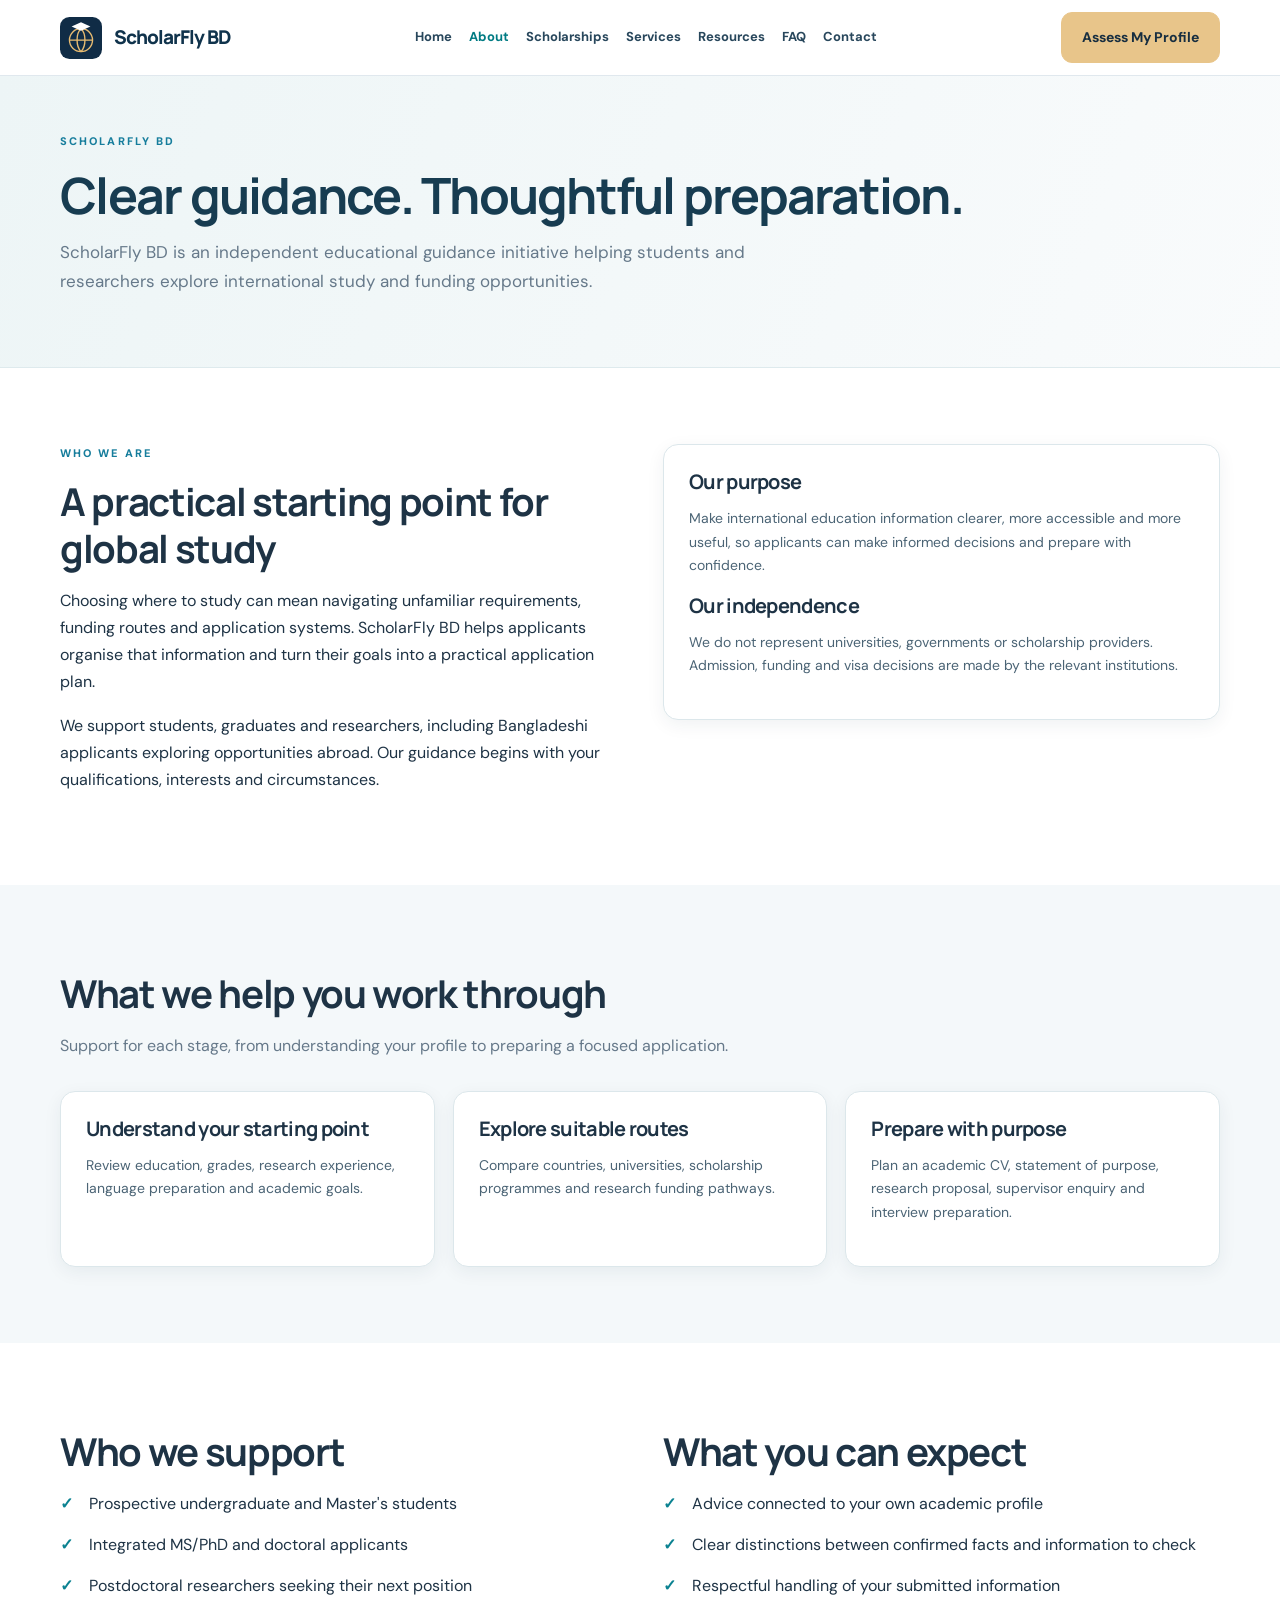
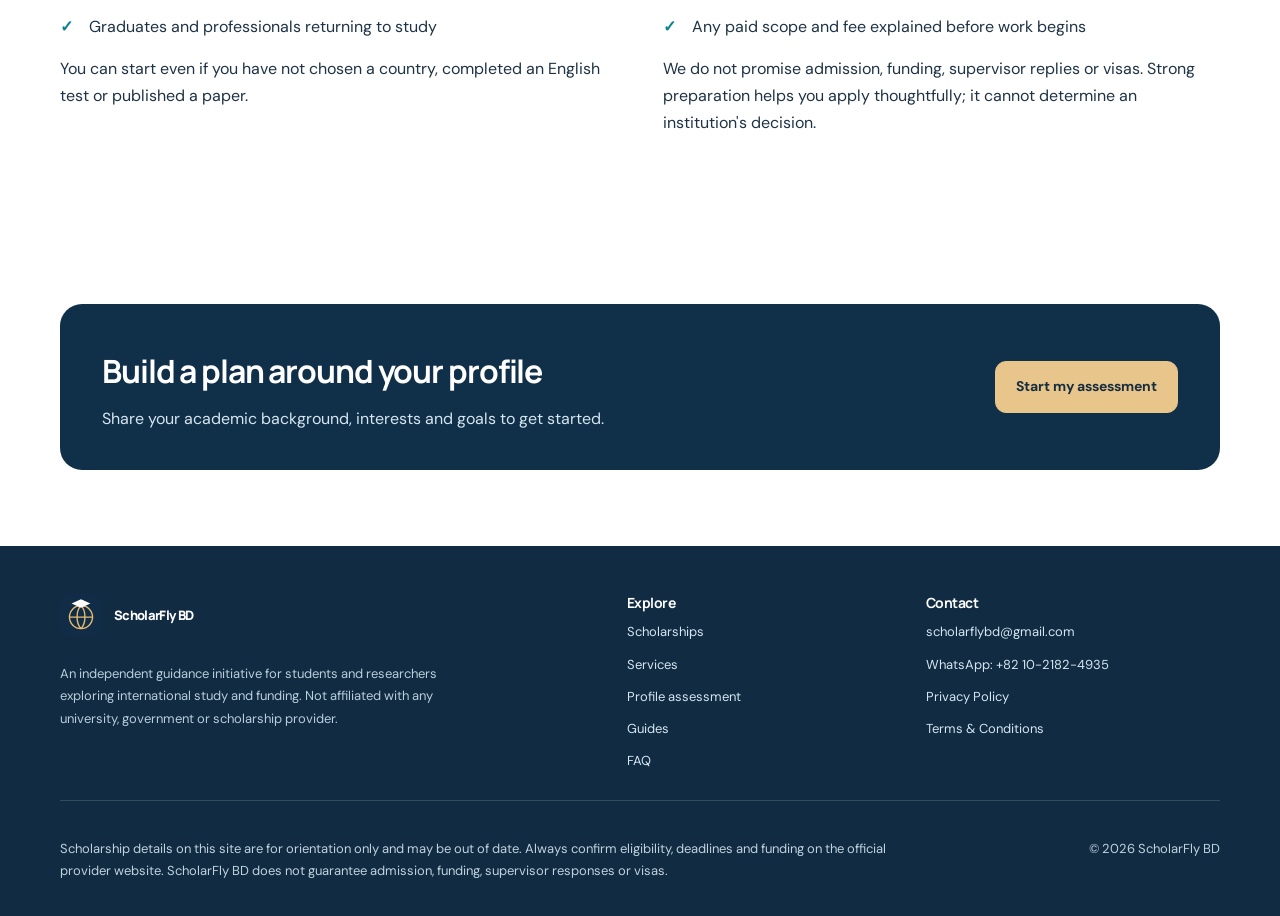
==== commit 31acbc13: "Connect live student assessment and improve ScholarFly BD content and navigation" ====
--- a/about.html
+++ b/about.html
@@ -1,2 +1 @@
-<!DOCTYPE html><html lang="en"><head><meta charset="utf-8"><meta name="viewport" content="width=device-width,initial-scale=1"><title>About Us | ScholarFly BD</title><meta name="description" content="Who ScholarFly BD is, what we do and how we support international scholarship applicants."><meta name="theme-color" content="#102C46"><link rel="canonical" href="https://scholarflybd.com/about.html"><meta property="og:type" content="website"><meta property="og:site_name" content="ScholarFly BD"><meta property="og:title" content="About Us | ScholarFly BD"><meta property="og:description" content="Who ScholarFly BD is, what we do and how we support international scholarship applicants."><meta property="og:url" content="https://scholarflybd.com/about.html"><link rel="icon" href="assets/favicon.svg" type="image/svg+xml"><link rel="preconnect" href="https://fonts.googleapis.com"><link rel="preconnect" href="https://fonts.gstatic.com" crossorigin><link rel="stylesheet" href="https://fonts.googleapis.com/css2?family=Manrope:wght@400;500;700;800&family=Newsreader:opsz,wght@6..72,500;6..72,600&display=swap"><link rel="stylesheet" href="assets/style.css?v=20261023fix2"></head><body><a class="skip" href="#main">Skip to content</a><header class="site-header"><div class="wrap bar"><a class="brand" href="index.html" aria-label="ScholarFly BD home"><svg class="logo-mark" width="42" height="42" style="display:block;width:42px;height:42px;min-width:42px;max-width:42px;max-height:42px;flex:none" viewBox="0 0 40 40" aria-hidden="true"><rect width="40" height="40" rx="9" fill="#102C46"/><g fill="none" stroke="#E9BC71" stroke-width="1.3"><circle cx="20" cy="22" r="11"/><path d="M9 22h22M20 11c-5 5-5 17 0 22M20 11c5 5 5 17 0 22"/></g><path d="M20 5l9 4-9 4-9-4z" fill="#fff"/></svg><span>ScholarFly BD</span></a><button class="menu-btn" aria-expanded="false" aria-controls="nav">Menu</button><nav id="nav" class="navlinks" aria-label="Main"><a href="index.html">Home</a><a href="about.html" aria-current="page">About</a><a href="scholarships.html">Scholarships</a><a href="services.html">Services</a><a href="resources.html">Resources</a><a href="faq.html">FAQ</a><a href="contact.html">Contact</a></nav><a class="btn gold cta-top" href="assessment.html">Assess My Profile</a></div></header><main id="main"><section class="page-top"><div class="wrap"><h1>About ScholarFly BD</h1><p class="lead">An independent initiative helping students and researchers explore global opportunities.</p></div></section><section class="sec"><div class="wrap prose"><h2>Who we are</h2><p>ScholarFly BD is an independent educational guidance initiative for students, graduates and researchers exploring study opportunities abroad. We help applicants make sense of scholarships, university admission routes and research funding so they can plan with greater confidence. Our guidance is independent: we do not represent or speak for universities, governments or funding organisations.</p><h2>Our mission</h2><p>To make international education information clearer, more accessible and more useful. We aim to help each applicant identify suitable programmes, understand requirements and prepare applications with care rather than sending the same advice to everyone.</p><h2>Our vision</h2><p>We believe promising students should be able to explore international education regardless of how much guidance they already have. We want to make credible information and thoughtful preparation easier to access.</p><h2>What we help with</h2><p>Our support covers initial academic profile evaluation, country and university shortlisting, government and university scholarships, professor-funded research opportunities, and application preparation. Depending on your goals, we can help you plan an academic CV, statement of purpose, research proposal, supervisor enquiry, document checklist or scholarship interview preparation.</p><h2>How we work</h2><p>Every applicant has a different starting point. We first consider qualifications, grades, research experience, language proficiency, intended field, preferred countries and likely funding routes. We then suggest practical next steps and highlight requirements that need further checking. Scholarship dates, conditions and benefits are confirmed against the awarding institution whenever possible; unverified information is labelled clearly.</p><h2>Who we support</h2><p>We welcome prospective Bachelor's and Master's students, doctoral applicants, postdoctoral researchers, recent graduates and professionals returning to study. Applicants without publications, test scores or a final country preference can still request an initial assessment.</p><h2>What you can expect</h2><p>Clear communication, realistic guidance and a respectful review of your academic plans. We never guarantee admission, scholarship funding, supervisor responses or visa approval. If a service involves a fee, its scope and cost should be explained before you decide to proceed.</p><h2>Your next step</h2><p>Start with our academic profile assessment to share your education history and study goals. This helps us understand your situation before recommending possible destinations and funding pathways.</p></div></section>
-<section class="sec tint"><div class="wrap"><h2>Our team</h2><p class="muted">Team profiles will be published here once names, photographs and qualifications are confirmed.</p></div></section><section class="sec"><div class="wrap"><div class="cta"><div><h2>Not sure where to begin?</h2><p>Share your academic background and study goals, and we will help you map out realistic next steps.</p></div><a class="btn gold" href="assessment.html">Assess My Profile</a></div></div></section></main><footer class="footer"><div class="wrap fgrid"><div><a class="brand light" href="index.html"><svg class="logo-mark" width="42" height="42" style="display:block;width:42px;height:42px;min-width:42px;max-width:42px;max-height:42px;flex:none" viewBox="0 0 40 40" aria-hidden="true"><rect width="40" height="40" rx="9" fill="#102C46"/><g fill="none" stroke="#E9BC71" stroke-width="1.3"><circle cx="20" cy="22" r="11"/><path d="M9 22h22M20 11c-5 5-5 17 0 22M20 11c5 5 5 17 0 22"/></g><path d="M20 5l9 4-9 4-9-4z" fill="#fff"/></svg><span>ScholarFly BD</span></a><p>An independent guidance initiative for students and researchers exploring international study and funding. Not affiliated with any university, government or scholarship provider.</p></div><div><h3>Explore</h3><a href="scholarships.html">Scholarships</a><a href="services.html">Services</a><a href="assessment.html">Profile assessment</a><a href="resources.html">Guides</a><a href="faq.html">FAQ</a></div><div><h3>Contact</h3><a href="mailto:scholarflybd@gmail.com">scholarflybd@gmail.com</a><span data-wa>WhatsApp: 01021824935</span><a href="privacy.html">Privacy Policy</a><a href="terms.html">Terms &amp; Conditions</a></div></div><div class="wrap legal"><p>Scholarship details on this site are for orientation only and may be out of date. Always confirm eligibility, deadlines and funding on the official provider website. ScholarFly BD does not guarantee admission, funding, supervisor responses or visas.</p><p>© <span id="year">2026</span> ScholarFly BD</p></div></footer><script src="assets/config.js"></script><script src="assets/main.js"></script></body></html>+<!DOCTYPE html><html lang="en"><head><meta charset="utf-8"><meta name="viewport" content="width=device-width,initial-scale=1"><title>About Us | ScholarFly BD</title><meta name="description" content="Who ScholarFly BD is, what we do and how we support international scholarship applicants."><meta name="theme-color" content="#102C46"><link rel="canonical" href="https://scholarflybd.com/about.html"><meta property="og:type" content="website"><meta property="og:site_name" content="ScholarFly BD"><meta property="og:title" content="About Us | ScholarFly BD"><meta property="og:description" content="Who ScholarFly BD is, what we do and how we support international scholarship applicants."><meta property="og:url" content="https://scholarflybd.com/about.html"><link rel="icon" href="assets/favicon.svg" type="image/svg+xml"><link rel="preconnect" href="https://fonts.googleapis.com"><link rel="preconnect" href="https://fonts.gstatic.com" crossorigin><link rel="stylesheet" href="assets/style.css?v=20261024final"><meta name="robots" content="index,follow"></head><body><a class="skip" href="#main">Skip to content</a><header class="site-header"><div class="wrap bar"><a class="brand" href="index.html" aria-label="ScholarFly BD home"><svg class="logo-mark" width="42" height="42" style="display:block;width:42px;height:42px;min-width:42px;max-width:42px;max-height:42px;flex:none" viewBox="0 0 40 40" aria-hidden="true"><rect width="40" height="40" rx="9" fill="#102C46"/><g fill="none" stroke="#E9BC71" stroke-width="1.3"><circle cx="20" cy="22" r="11"/><path d="M9 22h22M20 11c-5 5-5 17 0 22M20 11c5 5 5 17 0 22"/></g><path d="M20 5l9 4-9 4-9-4z" fill="#fff"/></svg><span>ScholarFly BD</span></a><button class="menu-btn" aria-expanded="false" aria-controls="nav">Menu</button><nav id="nav" class="navlinks" aria-label="Main"><a href="index.html">Home</a><a href="about.html" aria-current="page">About</a><a href="scholarships.html">Scholarships</a><a href="services.html">Services</a><a href="resources.html">Resources</a><a href="faq.html">FAQ</a><a href="contact.html">Contact</a></nav><a class="btn gold cta-top" href="assessment.html">Assess My Profile</a></div></header><main id="main"><section class="page-top"><div class="wrap"><p class="eyebrow">SCHOLARFLY BD</p><h1>Clear guidance. Thoughtful preparation.</h1><p class="lead">ScholarFly BD is an independent educational guidance initiative helping students and researchers explore international study and funding opportunities.</p></div></section><section class="sec"><div class="wrap two"><div><p class="eyebrow">WHO WE ARE</p><h2>A practical starting point for global study</h2><p>Choosing where to study can mean navigating unfamiliar requirements, funding routes and application systems. ScholarFly BD helps applicants organise that information and turn their goals into a practical application plan.</p><p>We support students, graduates and researchers, including Bangladeshi applicants exploring opportunities abroad. Our guidance begins with your qualifications, interests and circumstances.</p></div><div class="card"><h3>Our purpose</h3><p>Make international education information clearer, more accessible and more useful, so applicants can make informed decisions and prepare with confidence.</p><h3>Our independence</h3><p>We do not represent universities, governments or scholarship providers. Admission, funding and visa decisions are made by the relevant institutions.</p></div></div></section><section class="sec tint"><div class="wrap"><div class="section-top"><h2>What we help you work through</h2><p>Support for each stage, from understanding your profile to preparing a focused application.</p></div><div class="grid3"><article class="card"><h3>Understand your starting point</h3><p>Review education, grades, research experience, language preparation and academic goals.</p></article><article class="card"><h3>Explore suitable routes</h3><p>Compare countries, universities, scholarship programmes and research funding pathways.</p></article><article class="card"><h3>Prepare with purpose</h3><p>Plan an academic CV, statement of purpose, research proposal, supervisor enquiry and interview preparation.</p></article></div></div></section><section class="sec"><div class="wrap two"><div><h2>Who we support</h2><ul class="checks"><li>Prospective undergraduate and Master's students</li><li>Integrated MS/PhD and doctoral applicants</li><li>Postdoctoral researchers seeking their next position</li><li>Graduates and professionals returning to study</li></ul><p>You can start even if you have not chosen a country, completed an English test or published a paper.</p></div><div><h2>What you can expect</h2><ul class="checks"><li>Advice connected to your own academic profile</li><li>Clear distinctions between confirmed facts and information to check</li><li>Respectful handling of your submitted information</li><li>Any paid scope and fee explained before work begins</li></ul><p>We do not promise admission, funding, supervisor replies or visas. Strong preparation helps you apply thoughtfully; it cannot determine an institution's decision.</p></div></div></section><section class="sec"><div class="wrap"><div class="cta"><div><h2>Build a plan around your profile</h2><p>Share your academic background, interests and goals to get started.</p></div><a class="btn gold" href="assessment.html">Start my assessment</a></div></div></section></main><footer class="footer"><div class="wrap fgrid"><div><a class="brand light" href="index.html"><svg class="logo-mark" width="42" height="42" style="display:block;width:42px;height:42px;min-width:42px;max-width:42px;max-height:42px;flex:none" viewBox="0 0 40 40" aria-hidden="true"><rect width="40" height="40" rx="9" fill="#102C46"/><g fill="none" stroke="#E9BC71" stroke-width="1.3"><circle cx="20" cy="22" r="11"/><path d="M9 22h22M20 11c-5 5-5 17 0 22M20 11c5 5 5 17 0 22"/></g><path d="M20 5l9 4-9 4-9-4z" fill="#fff"/></svg><span>ScholarFly BD</span></a><p>An independent guidance initiative for students and researchers exploring international study and funding. Not affiliated with any university, government or scholarship provider.</p></div><div><h3>Explore</h3><a href="scholarships.html">Scholarships</a><a href="services.html">Services</a><a href="assessment.html">Profile assessment</a><a href="resources.html">Guides</a><a href="faq.html">FAQ</a></div><div><h3>Contact</h3><a href="mailto:scholarflybd@gmail.com">scholarflybd@gmail.com</a><a href="https://wa.me/821021824935" target="_blank" rel="noopener noreferrer">WhatsApp: +82 10-2182-4935</a><a href="privacy.html">Privacy Policy</a><a href="terms.html">Terms &amp; Conditions</a></div></div><div class="wrap legal"><p>Scholarship details on this site are for orientation only and may be out of date. Always confirm eligibility, deadlines and funding on the official provider website. ScholarFly BD does not guarantee admission, funding, supervisor responses or visas.</p><p>© <span id="year">2026</span> ScholarFly BD</p></div></footer><script src="assets/config.js?v=20261024final"></script><script src="assets/main.js?v=20261024final"></script></body></html>
--- a/assets/style.css
+++ b/assets/style.css
@@ -39,3 +39,11 @@
 .site-header .bar{display:flex!important;align-items:center!important;justify-content:space-between!important;min-height:75px!important}
 .site-header .brand span{font-size:19px;line-height:1.2}
 @media(max-width:760px){.site-header .logo-mark,.footer .logo-mark,svg.logo-mark{width:36px!important;height:36px!important;min-width:36px!important;min-height:36px!important;max-width:36px!important;max-height:36px!important;flex-basis:36px!important}}
+
+
+/* Readable pages, keyboard access and consistent application flows. */
+:focus-visible{outline:3px solid #147f91;outline-offset:4px}html{scroll-padding-top:96px}.prose{max-width:850px}.prose h2{font-size:28px;margin-top:36px}.prose>h2:first-child{margin-top:0}.prose p{font-size:16px;line-height:1.85}.prose a,.form-fallback a{text-decoration:underline;text-underline-offset:3px;color:#12657e}.muted{color:#526b7c}.cta{background:#102f48;color:white;border-radius:22px;padding:38px 42px;display:flex;align-items:center;justify-content:space-between;gap:28px}.cta h2{font-size:32px}.cta p{color:#d6e6ef;margin:0}.cta>.btn{flex-shrink:0}.card-title{font-size:24px}.card ul{padding-left:20px;color:#455d70;font-size:14px}.card li{margin:8px 0}.guide-grid{display:grid;grid-template-columns:1fr 1fr;gap:22px;margin-top:30px}.guide-grid>article{scroll-margin-top:100px}.assessment-facts{display:flex;flex-wrap:wrap;gap:8px;margin-bottom:25px}.assessment-facts span{font-size:12px;font-weight:700;background:#e9f4f3;color:#175b61;border-radius:30px;padding:7px 12px}.standalone-link{display:block;text-align:center;margin-top:17px}.form-shell{border:1px solid #d6e3e8;border-radius:18px;overflow:hidden;background:#f0ebf8}.form-shell iframe{display:block;width:100%;border:0;min-height:1700px}.form-fallback{text-align:center;margin:18px 0 0;font-size:14px}.steps{padding-left:22px}.steps li{padding-left:5px;margin-bottom:14px}.two>*{min-width:0}.footer .legal p{color:#c1d2dd;max-width:850px}.footer .legal p:last-child{flex-shrink:0}.faq-list summary{line-height:1.6}.card+ .card{margin-top:18px}.grid3>.card+.card,.guide-grid>.card+.card{margin-top:0}.sf-country{display:flex;flex-direction:column}.sf-country a{margin-top:auto;padding-top:12px}.directory-empty{grid-column:1/-1;padding:35px;text-align:center;border:1px dashed #bfd1db;border-radius:14px}.footer a{overflow-wrap:anywhere}.skip{border-radius:8px}.page-top .eyebrow{margin-bottom:14px}.section-top{max-width:780px}section[id],article[id]{scroll-margin-top:100px}
+@media(max-width:760px){.guide-grid{grid-template-columns:1fr}.cta{display:block;padding:28px}.cta .btn{margin-top:20px}.cta h2{font-size:27px}.assessment-facts{gap:6px}.form-shell{border-radius:10px}.prose h2{font-size:25px}.assessment-panel{padding:24px}.page-top h1{font-size:36px}.navlinks a{min-height:44px}.footer .legal p:last-child{white-space:normal}}
+@media(prefers-reduced-motion:reduce){html{scroll-behavior:auto}*,*::before,*::after{transition:none!important;animation:none!important}}
+
+.country-heading{display:flex;align-items:center;gap:14px;margin-bottom:18px}.country-heading img{width:44px;height:30px;object-fit:cover;border-radius:4px}.country-heading h2{margin:0;font-size:23px}
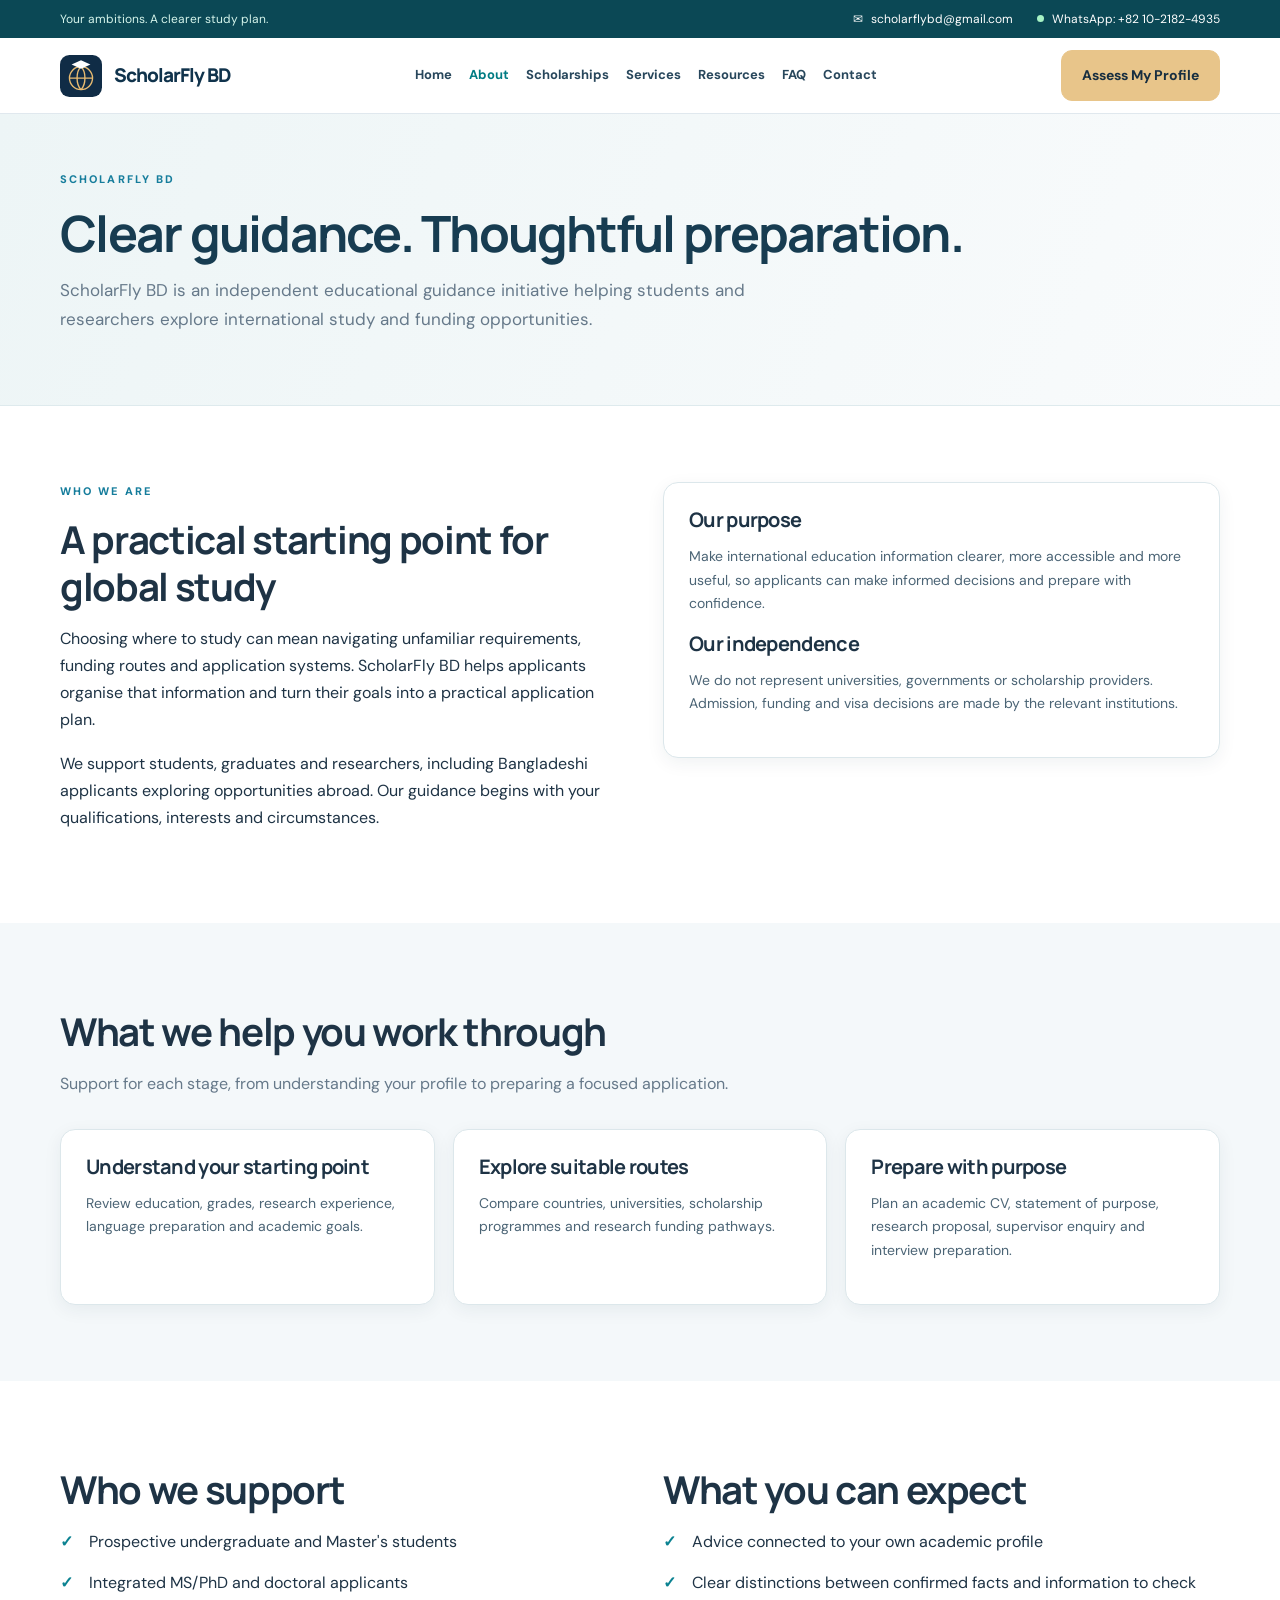
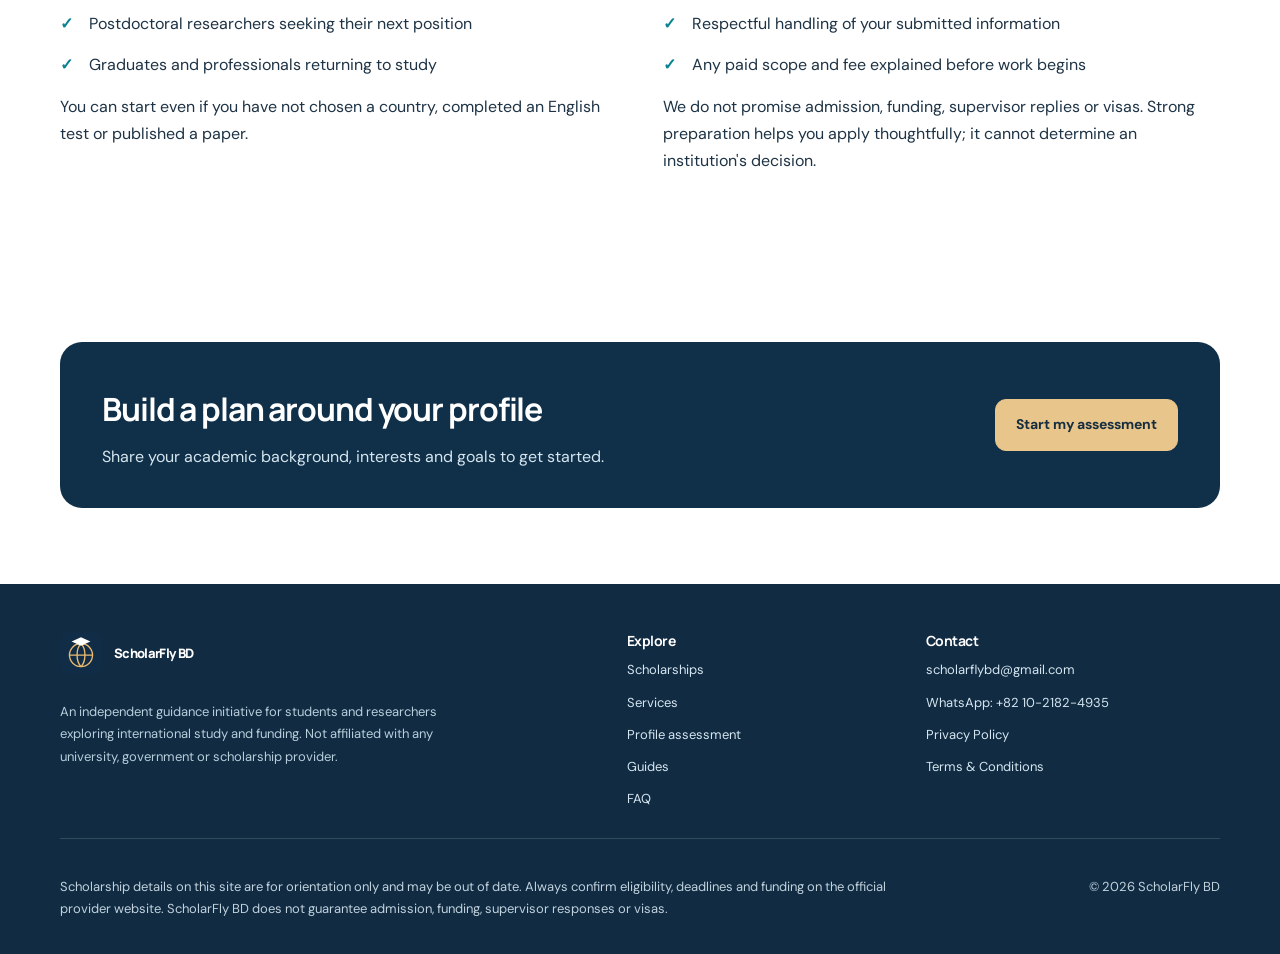
==== commit abeaa378: "Redesign homepage around free profile assessment and visible contact options" ====
--- a/about.html
+++ b/about.html
@@ -1 +1 @@
-<!DOCTYPE html><html lang="en"><head><meta charset="utf-8"><meta name="viewport" content="width=device-width,initial-scale=1"><title>About Us | ScholarFly BD</title><meta name="description" content="Who ScholarFly BD is, what we do and how we support international scholarship applicants."><meta name="theme-color" content="#102C46"><link rel="canonical" href="https://scholarflybd.com/about.html"><meta property="og:type" content="website"><meta property="og:site_name" content="ScholarFly BD"><meta property="og:title" content="About Us | ScholarFly BD"><meta property="og:description" content="Who ScholarFly BD is, what we do and how we support international scholarship applicants."><meta property="og:url" content="https://scholarflybd.com/about.html"><link rel="icon" href="assets/favicon.svg" type="image/svg+xml"><link rel="preconnect" href="https://fonts.googleapis.com"><link rel="preconnect" href="https://fonts.gstatic.com" crossorigin><link rel="stylesheet" href="assets/style.css?v=20261024final"><meta name="robots" content="index,follow"></head><body><a class="skip" href="#main">Skip to content</a><header class="site-header"><div class="wrap bar"><a class="brand" href="index.html" aria-label="ScholarFly BD home"><svg class="logo-mark" width="42" height="42" style="display:block;width:42px;height:42px;min-width:42px;max-width:42px;max-height:42px;flex:none" viewBox="0 0 40 40" aria-hidden="true"><rect width="40" height="40" rx="9" fill="#102C46"/><g fill="none" stroke="#E9BC71" stroke-width="1.3"><circle cx="20" cy="22" r="11"/><path d="M9 22h22M20 11c-5 5-5 17 0 22M20 11c5 5 5 17 0 22"/></g><path d="M20 5l9 4-9 4-9-4z" fill="#fff"/></svg><span>ScholarFly BD</span></a><button class="menu-btn" aria-expanded="false" aria-controls="nav">Menu</button><nav id="nav" class="navlinks" aria-label="Main"><a href="index.html">Home</a><a href="about.html" aria-current="page">About</a><a href="scholarships.html">Scholarships</a><a href="services.html">Services</a><a href="resources.html">Resources</a><a href="faq.html">FAQ</a><a href="contact.html">Contact</a></nav><a class="btn gold cta-top" href="assessment.html">Assess My Profile</a></div></header><main id="main"><section class="page-top"><div class="wrap"><p class="eyebrow">SCHOLARFLY BD</p><h1>Clear guidance. Thoughtful preparation.</h1><p class="lead">ScholarFly BD is an independent educational guidance initiative helping students and researchers explore international study and funding opportunities.</p></div></section><section class="sec"><div class="wrap two"><div><p class="eyebrow">WHO WE ARE</p><h2>A practical starting point for global study</h2><p>Choosing where to study can mean navigating unfamiliar requirements, funding routes and application systems. ScholarFly BD helps applicants organise that information and turn their goals into a practical application plan.</p><p>We support students, graduates and researchers, including Bangladeshi applicants exploring opportunities abroad. Our guidance begins with your qualifications, interests and circumstances.</p></div><div class="card"><h3>Our purpose</h3><p>Make international education information clearer, more accessible and more useful, so applicants can make informed decisions and prepare with confidence.</p><h3>Our independence</h3><p>We do not represent universities, governments or scholarship providers. Admission, funding and visa decisions are made by the relevant institutions.</p></div></div></section><section class="sec tint"><div class="wrap"><div class="section-top"><h2>What we help you work through</h2><p>Support for each stage, from understanding your profile to preparing a focused application.</p></div><div class="grid3"><article class="card"><h3>Understand your starting point</h3><p>Review education, grades, research experience, language preparation and academic goals.</p></article><article class="card"><h3>Explore suitable routes</h3><p>Compare countries, universities, scholarship programmes and research funding pathways.</p></article><article class="card"><h3>Prepare with purpose</h3><p>Plan an academic CV, statement of purpose, research proposal, supervisor enquiry and interview preparation.</p></article></div></div></section><section class="sec"><div class="wrap two"><div><h2>Who we support</h2><ul class="checks"><li>Prospective undergraduate and Master's students</li><li>Integrated MS/PhD and doctoral applicants</li><li>Postdoctoral researchers seeking their next position</li><li>Graduates and professionals returning to study</li></ul><p>You can start even if you have not chosen a country, completed an English test or published a paper.</p></div><div><h2>What you can expect</h2><ul class="checks"><li>Advice connected to your own academic profile</li><li>Clear distinctions between confirmed facts and information to check</li><li>Respectful handling of your submitted information</li><li>Any paid scope and fee explained before work begins</li></ul><p>We do not promise admission, funding, supervisor replies or visas. Strong preparation helps you apply thoughtfully; it cannot determine an institution's decision.</p></div></div></section><section class="sec"><div class="wrap"><div class="cta"><div><h2>Build a plan around your profile</h2><p>Share your academic background, interests and goals to get started.</p></div><a class="btn gold" href="assessment.html">Start my assessment</a></div></div></section></main><footer class="footer"><div class="wrap fgrid"><div><a class="brand light" href="index.html"><svg class="logo-mark" width="42" height="42" style="display:block;width:42px;height:42px;min-width:42px;max-width:42px;max-height:42px;flex:none" viewBox="0 0 40 40" aria-hidden="true"><rect width="40" height="40" rx="9" fill="#102C46"/><g fill="none" stroke="#E9BC71" stroke-width="1.3"><circle cx="20" cy="22" r="11"/><path d="M9 22h22M20 11c-5 5-5 17 0 22M20 11c5 5 5 17 0 22"/></g><path d="M20 5l9 4-9 4-9-4z" fill="#fff"/></svg><span>ScholarFly BD</span></a><p>An independent guidance initiative for students and researchers exploring international study and funding. Not affiliated with any university, government or scholarship provider.</p></div><div><h3>Explore</h3><a href="scholarships.html">Scholarships</a><a href="services.html">Services</a><a href="assessment.html">Profile assessment</a><a href="resources.html">Guides</a><a href="faq.html">FAQ</a></div><div><h3>Contact</h3><a href="mailto:scholarflybd@gmail.com">scholarflybd@gmail.com</a><a href="https://wa.me/821021824935" target="_blank" rel="noopener noreferrer">WhatsApp: +82 10-2182-4935</a><a href="privacy.html">Privacy Policy</a><a href="terms.html">Terms &amp; Conditions</a></div></div><div class="wrap legal"><p>Scholarship details on this site are for orientation only and may be out of date. Always confirm eligibility, deadlines and funding on the official provider website. ScholarFly BD does not guarantee admission, funding, supervisor responses or visas.</p><p>© <span id="year">2026</span> ScholarFly BD</p></div></footer><script src="assets/config.js?v=20261024final"></script><script src="assets/main.js?v=20261024final"></script></body></html>
+<!DOCTYPE html><html lang="en"><head><meta charset="utf-8"><meta name="viewport" content="width=device-width,initial-scale=1"><title>About Us | ScholarFly BD</title><meta name="description" content="Who ScholarFly BD is, what we do and how we support international scholarship applicants."><meta name="theme-color" content="#102C46"><link rel="canonical" href="https://scholarflybd.com/about.html"><meta property="og:type" content="website"><meta property="og:site_name" content="ScholarFly BD"><meta property="og:title" content="About Us | ScholarFly BD"><meta property="og:description" content="Who ScholarFly BD is, what we do and how we support international scholarship applicants."><meta property="og:url" content="https://scholarflybd.com/about.html"><link rel="icon" href="assets/favicon.svg" type="image/svg+xml"><link rel="preconnect" href="https://fonts.googleapis.com"><link rel="preconnect" href="https://fonts.gstatic.com" crossorigin><link rel="stylesheet" href="assets/style.css?v=20261025design"><meta name="robots" content="index,follow"></head><body><a class="skip" href="#main">Skip to content</a><div class="contact-ribbon"><div class="wrap ribbon-inner"><span class="ribbon-message">Your ambitions. A clearer study plan.</span><div class="ribbon-links"><a href="mailto:scholarflybd@gmail.com"><span aria-hidden="true">✉</span> scholarflybd@gmail.com</a><a href="https://wa.me/821021824935" target="_blank" rel="noopener noreferrer"><span class="online-dot" aria-hidden="true"></span> WhatsApp: +82 10-2182-4935</a></div></div></div><header class="site-header"><div class="wrap bar"><a class="brand" href="index.html" aria-label="ScholarFly BD home"><svg class="logo-mark" width="42" height="42" style="display:block;width:42px;height:42px;min-width:42px;max-width:42px;max-height:42px;flex:none" viewBox="0 0 40 40" aria-hidden="true"><rect width="40" height="40" rx="9" fill="#102C46"/><g fill="none" stroke="#E9BC71" stroke-width="1.3"><circle cx="20" cy="22" r="11"/><path d="M9 22h22M20 11c-5 5-5 17 0 22M20 11c5 5 5 17 0 22"/></g><path d="M20 5l9 4-9 4-9-4z" fill="#fff"/></svg><span>ScholarFly BD</span></a><button class="menu-btn" aria-expanded="false" aria-controls="nav">Menu</button><nav id="nav" class="navlinks" aria-label="Main"><a href="index.html">Home</a><a href="about.html" aria-current="page">About</a><a href="scholarships.html">Scholarships</a><a href="services.html">Services</a><a href="resources.html">Resources</a><a href="faq.html">FAQ</a><a href="contact.html">Contact</a></nav><a class="btn gold cta-top" href="assessment.html">Assess My Profile</a></div></header><main id="main"><section class="page-top"><div class="wrap"><p class="eyebrow">SCHOLARFLY BD</p><h1>Clear guidance. Thoughtful preparation.</h1><p class="lead">ScholarFly BD is an independent educational guidance initiative helping students and researchers explore international study and funding opportunities.</p></div></section><section class="sec"><div class="wrap two"><div><p class="eyebrow">WHO WE ARE</p><h2>A practical starting point for global study</h2><p>Choosing where to study can mean navigating unfamiliar requirements, funding routes and application systems. ScholarFly BD helps applicants organise that information and turn their goals into a practical application plan.</p><p>We support students, graduates and researchers, including Bangladeshi applicants exploring opportunities abroad. Our guidance begins with your qualifications, interests and circumstances.</p></div><div class="card"><h3>Our purpose</h3><p>Make international education information clearer, more accessible and more useful, so applicants can make informed decisions and prepare with confidence.</p><h3>Our independence</h3><p>We do not represent universities, governments or scholarship providers. Admission, funding and visa decisions are made by the relevant institutions.</p></div></div></section><section class="sec tint"><div class="wrap"><div class="section-top"><h2>What we help you work through</h2><p>Support for each stage, from understanding your profile to preparing a focused application.</p></div><div class="grid3"><article class="card"><h3>Understand your starting point</h3><p>Review education, grades, research experience, language preparation and academic goals.</p></article><article class="card"><h3>Explore suitable routes</h3><p>Compare countries, universities, scholarship programmes and research funding pathways.</p></article><article class="card"><h3>Prepare with purpose</h3><p>Plan an academic CV, statement of purpose, research proposal, supervisor enquiry and interview preparation.</p></article></div></div></section><section class="sec"><div class="wrap two"><div><h2>Who we support</h2><ul class="checks"><li>Prospective undergraduate and Master's students</li><li>Integrated MS/PhD and doctoral applicants</li><li>Postdoctoral researchers seeking their next position</li><li>Graduates and professionals returning to study</li></ul><p>You can start even if you have not chosen a country, completed an English test or published a paper.</p></div><div><h2>What you can expect</h2><ul class="checks"><li>Advice connected to your own academic profile</li><li>Clear distinctions between confirmed facts and information to check</li><li>Respectful handling of your submitted information</li><li>Any paid scope and fee explained before work begins</li></ul><p>We do not promise admission, funding, supervisor replies or visas. Strong preparation helps you apply thoughtfully; it cannot determine an institution's decision.</p></div></div></section><section class="sec"><div class="wrap"><div class="cta"><div><h2>Build a plan around your profile</h2><p>Share your academic background, interests and goals to get started.</p></div><a class="btn gold" href="assessment.html">Start my assessment</a></div></div></section></main><footer class="footer"><div class="wrap fgrid"><div><a class="brand light" href="index.html"><svg class="logo-mark" width="42" height="42" style="display:block;width:42px;height:42px;min-width:42px;max-width:42px;max-height:42px;flex:none" viewBox="0 0 40 40" aria-hidden="true"><rect width="40" height="40" rx="9" fill="#102C46"/><g fill="none" stroke="#E9BC71" stroke-width="1.3"><circle cx="20" cy="22" r="11"/><path d="M9 22h22M20 11c-5 5-5 17 0 22M20 11c5 5 5 17 0 22"/></g><path d="M20 5l9 4-9 4-9-4z" fill="#fff"/></svg><span>ScholarFly BD</span></a><p>An independent guidance initiative for students and researchers exploring international study and funding. Not affiliated with any university, government or scholarship provider.</p></div><div><h3>Explore</h3><a href="scholarships.html">Scholarships</a><a href="services.html">Services</a><a href="assessment.html">Profile assessment</a><a href="resources.html">Guides</a><a href="faq.html">FAQ</a></div><div><h3>Contact</h3><a href="mailto:scholarflybd@gmail.com">scholarflybd@gmail.com</a><a href="https://wa.me/821021824935" target="_blank" rel="noopener noreferrer">WhatsApp: +82 10-2182-4935</a><a href="privacy.html">Privacy Policy</a><a href="terms.html">Terms &amp; Conditions</a></div></div><div class="wrap legal"><p>Scholarship details on this site are for orientation only and may be out of date. Always confirm eligibility, deadlines and funding on the official provider website. ScholarFly BD does not guarantee admission, funding, supervisor responses or visas.</p><p>© <span id="year">2026</span> ScholarFly BD</p></div></footer><script src="assets/config.js?v=20261025design"></script><script src="assets/main.js?v=20261025design"></script></body></html>
--- a/assets/style.css
+++ b/assets/style.css
@@ -47,3 +47,8 @@
 @media(prefers-reduced-motion:reduce){html{scroll-behavior:auto}*,*::before,*::after{transition:none!important;animation:none!important}}
 
 .country-heading{display:flex;align-items:center;gap:14px;margin-bottom:18px}.country-heading img{width:44px;height:30px;object-fit:cover;border-radius:4px}.country-heading h2{margin:0;font-size:23px}
+
+/* Assessment-first visual refresh */
+.contact-ribbon{background:#0b4855;color:#fff;font-size:12px}.ribbon-inner,.ribbon-links{display:flex;align-items:center;justify-content:space-between;gap:24px}.ribbon-inner{min-height:38px}.ribbon-message{color:#d5f4eb}.ribbon-links a{display:inline-flex;align-items:center;gap:8px}.ribbon-links a:hover{text-decoration:underline}.online-dot{width:7px;height:7px;background:#a7f3c5;border-radius:50%;display:inline-block}.home-page .conversion-hero{position:relative;overflow:hidden;background:radial-gradient(ellipse at 5% 0%,#226c73 0,transparent 55%),linear-gradient(120deg,#103d4e,#0a283f 80%)}.home-page .conversion-hero:after{content:'';position:absolute;width:600px;height:600px;border:1px solid #ffffff12;border-radius:50%;right:-320px;top:70px;pointer-events:none}.home-page .hgrid{position:relative;z-index:1;gap:65px;padding:58px 0 65px;grid-template-columns:minmax(0,1.15fr) minmax(0,.85fr)}.hero-kicker{display:inline-block;color:#a9e9df;font-size:11px;letter-spacing:.15em;font-weight:800;margin-bottom:8px}.home-page .hero h1{font-size:clamp(38px,4.2vw,57px);line-height:1.12;letter-spacing:-.045em;margin:15px 0 23px}.home-page .hero h1 span{color:#f5ce86}.home-page .hero .hero-intro{font-size:17px;line-height:1.75;max-width:530px;color:#e2eeef}.home-page .actions{display:flex;flex-wrap:wrap;gap:12px;margin:25px 0 18px}.home-page .primary-assess{background:#f2cd8a;color:#102f3f;border-color:#f2cd8a;gap:18px;padding:16px 20px}.home-page .primary-assess:hover{background:#ffe0a6}.home-page .whatsapp-cta{background:#ffffff08;border-color:#8eb8ba;color:#fff;padding:16px 18px}.hero-promises{display:flex;flex-wrap:wrap;gap:8px 18px;color:#c2dedb;font-size:11px}.study-levels{margin-top:30px;padding-top:20px;border-top:1px solid #ffffff20;display:flex;gap:13px;flex-wrap:wrap;font-size:13px;color:#d7e6eb}.study-levels span{color:#f0cd8d}.profile-start{background:#fff;border-radius:24px;padding:28px;box-shadow:0 24px 70px #00172545;color:#173247;border-top:5px solid #efc77f}.profile-start-top{display:flex;align-items:center;gap:12px;padding-bottom:20px;border-bottom:1px solid #e3ecec}.cap-icon{display:grid;place-items:center;width:44px;height:44px;background:#e9f4f1;border-radius:12px;font-size:25px;flex:none}.card-kicker{font-size:10px;font-weight:800;letter-spacing:.11em;color:#136574}.home-page .hero .profile-start-top p{font-size:13px;color:#395460;margin:2px 0 0;font-weight:700}.free-pill{margin-left:auto;padding:4px 9px;border-radius:20px;background:#e8f5ec;color:#236347;font-size:10px;font-weight:800}.profile-start h2{font-size:31px;line-height:1.2;margin:22px 0 12px;color:#153b4c}.home-page .hero .profile-description{font-size:13px;color:#607581;margin-bottom:20px}.profile-start form{display:grid;gap:8px}.profile-start label{font-size:12px;font-weight:800;color:#234450}.profile-start select{width:100%;min-width:0;padding:12px;border:1px solid #d4e2e5;border-radius:9px;background:#f7fafb;color:#234450;margin-bottom:7px;font-size:14px}.profile-start button{padding:15px 12px;background:#0c6975;border:0;color:white;font-size:13px;font-weight:800;border-radius:9px;cursor:pointer}.profile-start button:hover{background:#084d59}.profile-footnote{text-align:center;font-size:11px;color:#607581;margin-top:17px}.profile-footnote a{color:#116674;text-decoration:underline}.assessment-value{background:#f3f8f7;padding:50px 0 45px;border-bottom:1px solid #e2edeb}.value-heading{text-align:center}.value-heading h2{font-size:32px;margin:10px 0}.value-heading p{color:#607581;font-size:15px}.value-grid{display:grid;grid-template-columns:repeat(3,minmax(0,1fr));gap:20px;margin:28px 0 23px}.value-grid article{position:relative;background:white;border:1px solid #e0ece8;border-radius:15px;padding:24px}.value-grid article:nth-child(2){background:#edf4ff;border-color:#dbe6f5}.value-grid article:nth-child(3){background:#fff6e7;border-color:#f2e3c8}.value-number{display:inline-block;color:#11736d;font-size:12px;font-weight:800;letter-spacing:.1em}.value-grid h3{font-size:19px;margin:12px 0 10px}.value-grid p{font-size:14px;color:#526b79;margin:0}.text-link{display:block;text-align:center;color:#0b6874;font-weight:800;font-size:14px}.home-page .grid4 .card{border-top:3px solid #258d8d}.home-page .grid4 .card:nth-child(2){border-top-color:#c79b47}.home-page .grid4 .card:nth-child(3){border-top-color:#697fce}.home-page .grid4 .card:nth-child(4){border-top-color:#ba7196}
+@media(max-width:980px){.ribbon-message{display:none}.ribbon-inner{justify-content:center}.home-page .hgrid{gap:28px}.home-page .hero h1{font-size:43px}.profile-start{padding:23px}.hero-promises{gap:7px 12px}}
+@media(max-width:760px){.ribbon-inner{padding:7px 0}.ribbon-links{gap:3px 14px;flex-wrap:wrap;justify-content:center;font-size:11px}.home-page .hgrid{grid-template-columns:1fr;padding:37px 0 40px;gap:30px}.home-page .hero h1{font-size:clamp(36px,8.5vw,49px)}.home-page .hero .hero-intro{font-size:15px}.home-page .actions .btn{flex:1 1 200px}.study-levels{margin-top:22px}.profile-start{width:100%;max-width:500px;justify-self:center}.value-grid{grid-template-columns:1fr;gap:12px}.value-grid article{padding:20px}.assessment-value{padding:35px 0}.value-heading h2{font-size:28px}.hero-kicker{font-size:9px;letter-spacing:.1em}}
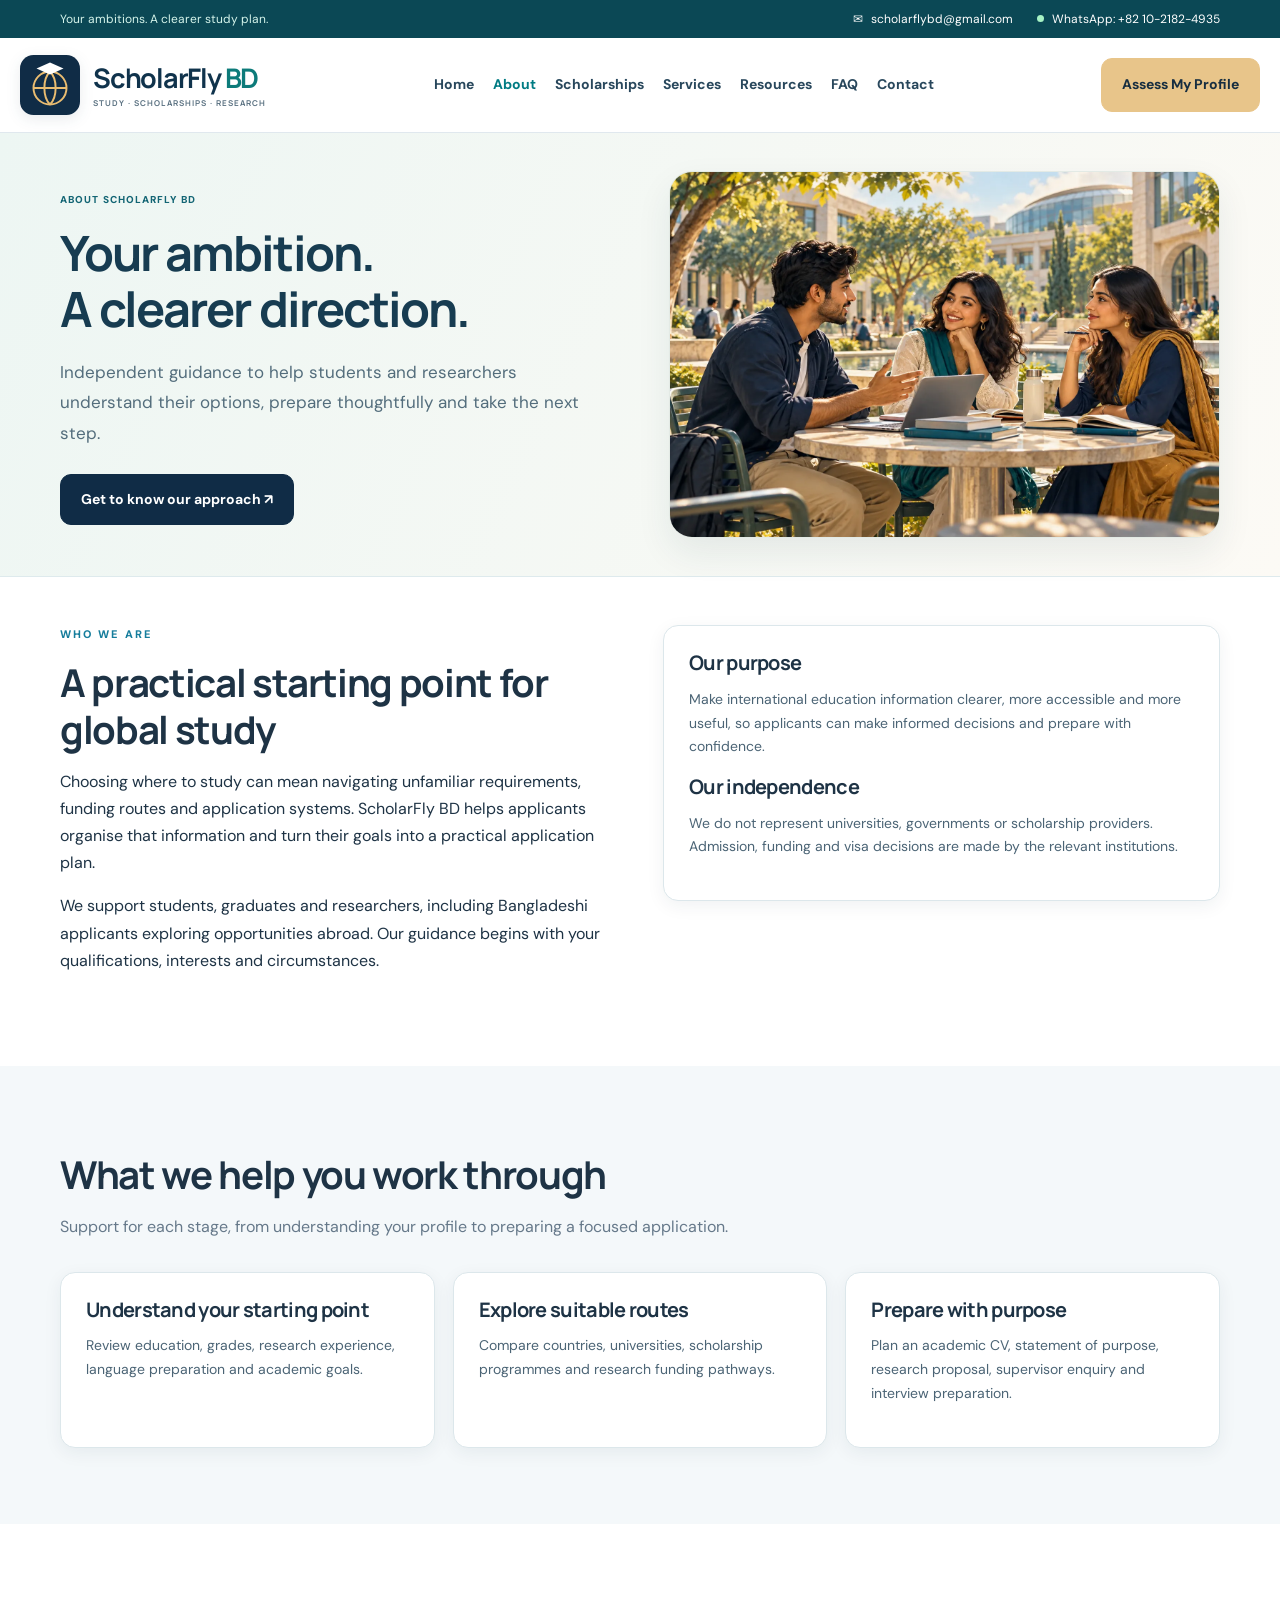
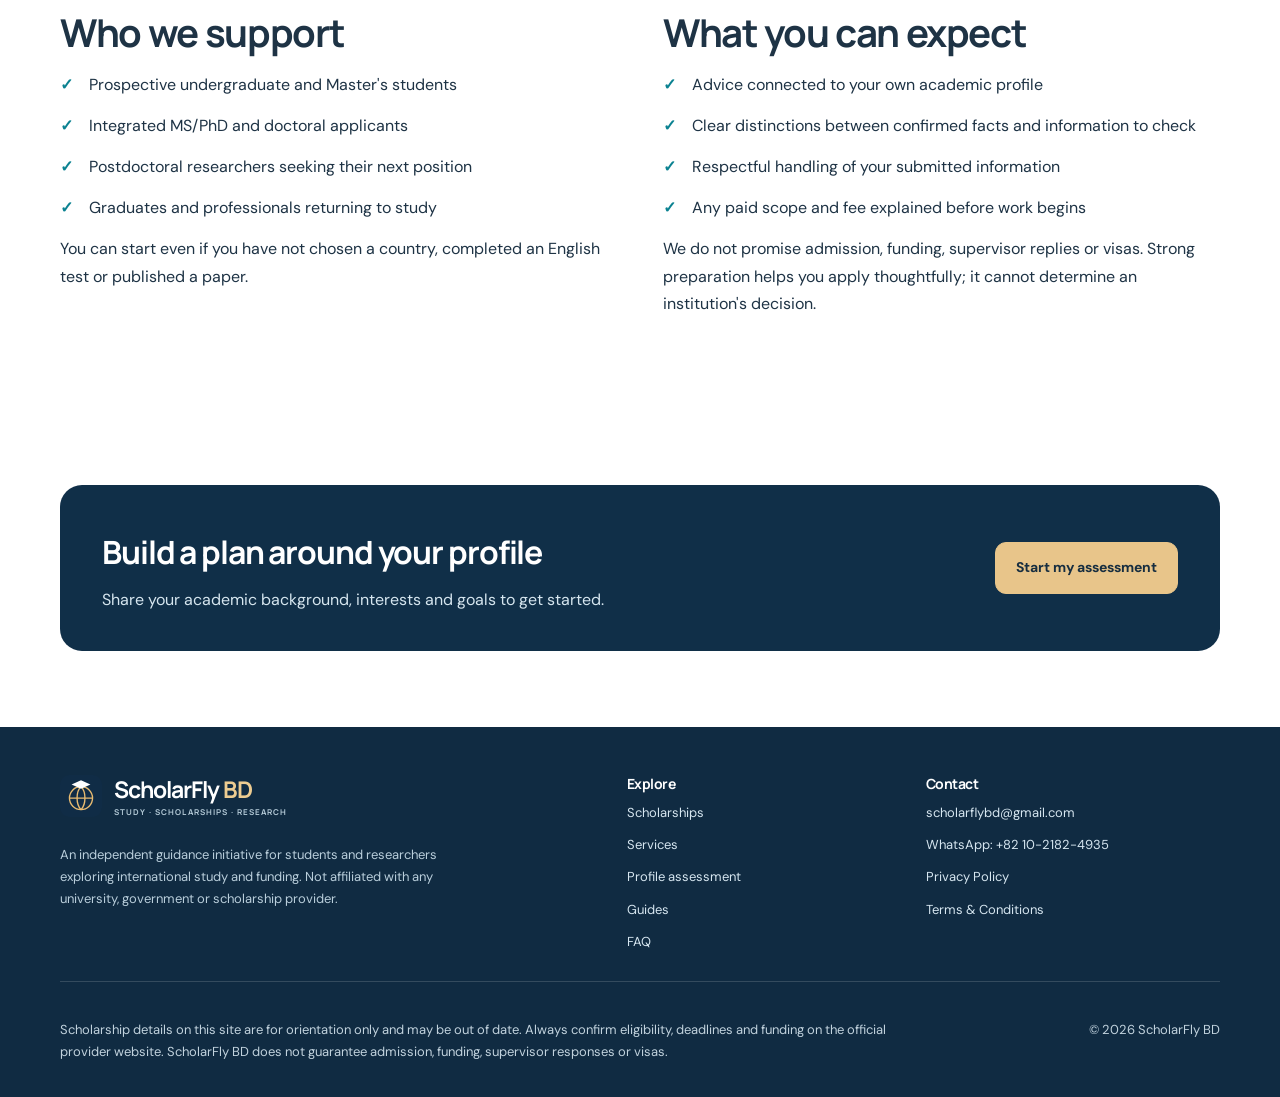
==== commit 2c141358: "Add distinct page illustrations and refine brand and typography" ====
--- a/about.html
+++ b/about.html
@@ -1 +1 @@
-<!DOCTYPE html><html lang="en"><head><meta charset="utf-8"><meta name="viewport" content="width=device-width,initial-scale=1"><title>About Us | ScholarFly BD</title><meta name="description" content="Who ScholarFly BD is, what we do and how we support international scholarship applicants."><meta name="theme-color" content="#102C46"><link rel="canonical" href="https://scholarflybd.com/about.html"><meta property="og:type" content="website"><meta property="og:site_name" content="ScholarFly BD"><meta property="og:title" content="About Us | ScholarFly BD"><meta property="og:description" content="Who ScholarFly BD is, what we do and how we support international scholarship applicants."><meta property="og:url" content="https://scholarflybd.com/about.html"><link rel="icon" href="assets/favicon.svg" type="image/svg+xml"><link rel="preconnect" href="https://fonts.googleapis.com"><link rel="preconnect" href="https://fonts.gstatic.com" crossorigin><link rel="stylesheet" href="assets/style.css?v=20261025design"><meta name="robots" content="index,follow"></head><body><a class="skip" href="#main">Skip to content</a><div class="contact-ribbon"><div class="wrap ribbon-inner"><span class="ribbon-message">Your ambitions. A clearer study plan.</span><div class="ribbon-links"><a href="mailto:scholarflybd@gmail.com"><span aria-hidden="true">✉</span> scholarflybd@gmail.com</a><a href="https://wa.me/821021824935" target="_blank" rel="noopener noreferrer"><span class="online-dot" aria-hidden="true"></span> WhatsApp: +82 10-2182-4935</a></div></div></div><header class="site-header"><div class="wrap bar"><a class="brand" href="index.html" aria-label="ScholarFly BD home"><svg class="logo-mark" width="42" height="42" style="display:block;width:42px;height:42px;min-width:42px;max-width:42px;max-height:42px;flex:none" viewBox="0 0 40 40" aria-hidden="true"><rect width="40" height="40" rx="9" fill="#102C46"/><g fill="none" stroke="#E9BC71" stroke-width="1.3"><circle cx="20" cy="22" r="11"/><path d="M9 22h22M20 11c-5 5-5 17 0 22M20 11c5 5 5 17 0 22"/></g><path d="M20 5l9 4-9 4-9-4z" fill="#fff"/></svg><span>ScholarFly BD</span></a><button class="menu-btn" aria-expanded="false" aria-controls="nav">Menu</button><nav id="nav" class="navlinks" aria-label="Main"><a href="index.html">Home</a><a href="about.html" aria-current="page">About</a><a href="scholarships.html">Scholarships</a><a href="services.html">Services</a><a href="resources.html">Resources</a><a href="faq.html">FAQ</a><a href="contact.html">Contact</a></nav><a class="btn gold cta-top" href="assessment.html">Assess My Profile</a></div></header><main id="main"><section class="page-top"><div class="wrap"><p class="eyebrow">SCHOLARFLY BD</p><h1>Clear guidance. Thoughtful preparation.</h1><p class="lead">ScholarFly BD is an independent educational guidance initiative helping students and researchers explore international study and funding opportunities.</p></div></section><section class="sec"><div class="wrap two"><div><p class="eyebrow">WHO WE ARE</p><h2>A practical starting point for global study</h2><p>Choosing where to study can mean navigating unfamiliar requirements, funding routes and application systems. ScholarFly BD helps applicants organise that information and turn their goals into a practical application plan.</p><p>We support students, graduates and researchers, including Bangladeshi applicants exploring opportunities abroad. Our guidance begins with your qualifications, interests and circumstances.</p></div><div class="card"><h3>Our purpose</h3><p>Make international education information clearer, more accessible and more useful, so applicants can make informed decisions and prepare with confidence.</p><h3>Our independence</h3><p>We do not represent universities, governments or scholarship providers. Admission, funding and visa decisions are made by the relevant institutions.</p></div></div></section><section class="sec tint"><div class="wrap"><div class="section-top"><h2>What we help you work through</h2><p>Support for each stage, from understanding your profile to preparing a focused application.</p></div><div class="grid3"><article class="card"><h3>Understand your starting point</h3><p>Review education, grades, research experience, language preparation and academic goals.</p></article><article class="card"><h3>Explore suitable routes</h3><p>Compare countries, universities, scholarship programmes and research funding pathways.</p></article><article class="card"><h3>Prepare with purpose</h3><p>Plan an academic CV, statement of purpose, research proposal, supervisor enquiry and interview preparation.</p></article></div></div></section><section class="sec"><div class="wrap two"><div><h2>Who we support</h2><ul class="checks"><li>Prospective undergraduate and Master's students</li><li>Integrated MS/PhD and doctoral applicants</li><li>Postdoctoral researchers seeking their next position</li><li>Graduates and professionals returning to study</li></ul><p>You can start even if you have not chosen a country, completed an English test or published a paper.</p></div><div><h2>What you can expect</h2><ul class="checks"><li>Advice connected to your own academic profile</li><li>Clear distinctions between confirmed facts and information to check</li><li>Respectful handling of your submitted information</li><li>Any paid scope and fee explained before work begins</li></ul><p>We do not promise admission, funding, supervisor replies or visas. Strong preparation helps you apply thoughtfully; it cannot determine an institution's decision.</p></div></div></section><section class="sec"><div class="wrap"><div class="cta"><div><h2>Build a plan around your profile</h2><p>Share your academic background, interests and goals to get started.</p></div><a class="btn gold" href="assessment.html">Start my assessment</a></div></div></section></main><footer class="footer"><div class="wrap fgrid"><div><a class="brand light" href="index.html"><svg class="logo-mark" width="42" height="42" style="display:block;width:42px;height:42px;min-width:42px;max-width:42px;max-height:42px;flex:none" viewBox="0 0 40 40" aria-hidden="true"><rect width="40" height="40" rx="9" fill="#102C46"/><g fill="none" stroke="#E9BC71" stroke-width="1.3"><circle cx="20" cy="22" r="11"/><path d="M9 22h22M20 11c-5 5-5 17 0 22M20 11c5 5 5 17 0 22"/></g><path d="M20 5l9 4-9 4-9-4z" fill="#fff"/></svg><span>ScholarFly BD</span></a><p>An independent guidance initiative for students and researchers exploring international study and funding. Not affiliated with any university, government or scholarship provider.</p></div><div><h3>Explore</h3><a href="scholarships.html">Scholarships</a><a href="services.html">Services</a><a href="assessment.html">Profile assessment</a><a href="resources.html">Guides</a><a href="faq.html">FAQ</a></div><div><h3>Contact</h3><a href="mailto:scholarflybd@gmail.com">scholarflybd@gmail.com</a><a href="https://wa.me/821021824935" target="_blank" rel="noopener noreferrer">WhatsApp: +82 10-2182-4935</a><a href="privacy.html">Privacy Policy</a><a href="terms.html">Terms &amp; Conditions</a></div></div><div class="wrap legal"><p>Scholarship details on this site are for orientation only and may be out of date. Always confirm eligibility, deadlines and funding on the official provider website. ScholarFly BD does not guarantee admission, funding, supervisor responses or visas.</p><p>© <span id="year">2026</span> ScholarFly BD</p></div></footer><script src="assets/config.js?v=20261025design"></script><script src="assets/main.js?v=20261025design"></script></body></html>
+<!DOCTYPE html><html lang="en"><head><meta charset="utf-8"><meta name="viewport" content="width=device-width,initial-scale=1"><title>About Us | ScholarFly BD</title><meta name="description" content="Who ScholarFly BD is, what we do and how we support international scholarship applicants."><meta name="theme-color" content="#102C46"><link rel="canonical" href="https://scholarflybd.com/about.html"><meta property="og:type" content="website"><meta property="og:site_name" content="ScholarFly BD"><meta property="og:title" content="About Us | ScholarFly BD"><meta property="og:description" content="Who ScholarFly BD is, what we do and how we support international scholarship applicants."><meta property="og:url" content="https://scholarflybd.com/about.html"><link rel="icon" href="assets/favicon.svg" type="image/svg+xml"><link rel="preconnect" href="https://fonts.googleapis.com"><link rel="preconnect" href="https://fonts.gstatic.com" crossorigin><link rel="stylesheet" href="assets/style.css?v=20261025polish"><meta name="robots" content="index,follow"></head><body><a class="skip" href="#main">Skip to content</a><div class="contact-ribbon"><div class="wrap ribbon-inner"><span class="ribbon-message">Your ambitions. A clearer study plan.</span><div class="ribbon-links"><a href="mailto:scholarflybd@gmail.com"><span aria-hidden="true">✉</span> scholarflybd@gmail.com</a><a href="https://wa.me/821021824935" target="_blank" rel="noopener noreferrer"><span class="online-dot" aria-hidden="true"></span> WhatsApp: +82 10-2182-4935</a></div></div></div><header class="site-header"><div class="wrap bar"><a class="brand" href="index.html" aria-label="ScholarFly BD home"><svg class="logo-mark" width="42" height="42" style="display:block;width:42px;height:42px;min-width:42px;max-width:42px;max-height:42px;flex:none" viewBox="0 0 40 40" aria-hidden="true"><rect width="40" height="40" rx="9" fill="#102C46"/><g fill="none" stroke="#E9BC71" stroke-width="1.3"><circle cx="20" cy="22" r="11"/><path d="M9 22h22M20 11c-5 5-5 17 0 22M20 11c5 5 5 17 0 22"/></g><path d="M20 5l9 4-9 4-9-4z" fill="#fff"/></svg><span class="brand-wordmark"><strong>ScholarFly <em>BD</em></strong><small>STUDY · SCHOLARSHIPS · RESEARCH</small></span></a><button class="menu-btn" aria-expanded="false" aria-controls="nav">Menu</button><nav id="nav" class="navlinks" aria-label="Main"><a href="index.html">Home</a><a href="about.html" aria-current="page">About</a><a href="scholarships.html">Scholarships</a><a href="services.html">Services</a><a href="resources.html">Resources</a><a href="faq.html">FAQ</a><a href="contact.html">Contact</a></nav><a class="btn gold cta-top" href="assessment.html">Assess My Profile</a></div></header><main id="main"><section class="page-top editorial-hero"><div class="wrap editorial-grid"><div class="editorial-copy"><span class="card-kicker">ABOUT SCHOLARFLY BD</span><h1>Your ambition.<br>A clearer direction.</h1><p class="lead">Independent guidance to help students and researchers understand their options, prepare thoughtfully and take the next step.</p><a class="btn" href="services.html">Get to know our approach ↗</a></div><img class="editorial-image" src="assets/about-community.webp" width="1536" height="1024" fetchpriority="high" alt="Illustration: Students sharing academic ideas in a university courtyard"></div></section><section class="sec"><div class="wrap two"><div><p class="eyebrow">WHO WE ARE</p><h2>A practical starting point for global study</h2><p>Choosing where to study can mean navigating unfamiliar requirements, funding routes and application systems. ScholarFly BD helps applicants organise that information and turn their goals into a practical application plan.</p><p>We support students, graduates and researchers, including Bangladeshi applicants exploring opportunities abroad. Our guidance begins with your qualifications, interests and circumstances.</p></div><div class="card"><h3>Our purpose</h3><p>Make international education information clearer, more accessible and more useful, so applicants can make informed decisions and prepare with confidence.</p><h3>Our independence</h3><p>We do not represent universities, governments or scholarship providers. Admission, funding and visa decisions are made by the relevant institutions.</p></div></div></section><section class="sec tint"><div class="wrap"><div class="section-top"><h2>What we help you work through</h2><p>Support for each stage, from understanding your profile to preparing a focused application.</p></div><div class="grid3"><article class="card"><h3>Understand your starting point</h3><p>Review education, grades, research experience, language preparation and academic goals.</p></article><article class="card"><h3>Explore suitable routes</h3><p>Compare countries, universities, scholarship programmes and research funding pathways.</p></article><article class="card"><h3>Prepare with purpose</h3><p>Plan an academic CV, statement of purpose, research proposal, supervisor enquiry and interview preparation.</p></article></div></div></section><section class="sec"><div class="wrap two"><div><h2>Who we support</h2><ul class="checks"><li>Prospective undergraduate and Master's students</li><li>Integrated MS/PhD and doctoral applicants</li><li>Postdoctoral researchers seeking their next position</li><li>Graduates and professionals returning to study</li></ul><p>You can start even if you have not chosen a country, completed an English test or published a paper.</p></div><div><h2>What you can expect</h2><ul class="checks"><li>Advice connected to your own academic profile</li><li>Clear distinctions between confirmed facts and information to check</li><li>Respectful handling of your submitted information</li><li>Any paid scope and fee explained before work begins</li></ul><p>We do not promise admission, funding, supervisor replies or visas. Strong preparation helps you apply thoughtfully; it cannot determine an institution's decision.</p></div></div></section><section class="sec"><div class="wrap"><div class="cta"><div><h2>Build a plan around your profile</h2><p>Share your academic background, interests and goals to get started.</p></div><a class="btn gold" href="assessment.html">Start my assessment</a></div></div></section></main><footer class="footer"><div class="wrap fgrid"><div><a class="brand light" href="index.html"><svg class="logo-mark" width="42" height="42" style="display:block;width:42px;height:42px;min-width:42px;max-width:42px;max-height:42px;flex:none" viewBox="0 0 40 40" aria-hidden="true"><rect width="40" height="40" rx="9" fill="#102C46"/><g fill="none" stroke="#E9BC71" stroke-width="1.3"><circle cx="20" cy="22" r="11"/><path d="M9 22h22M20 11c-5 5-5 17 0 22M20 11c5 5 5 17 0 22"/></g><path d="M20 5l9 4-9 4-9-4z" fill="#fff"/></svg><span class="brand-wordmark"><strong>ScholarFly <em>BD</em></strong><small>STUDY · SCHOLARSHIPS · RESEARCH</small></span></a><p>An independent guidance initiative for students and researchers exploring international study and funding. Not affiliated with any university, government or scholarship provider.</p></div><div><h3>Explore</h3><a href="scholarships.html">Scholarships</a><a href="services.html">Services</a><a href="assessment.html">Profile assessment</a><a href="resources.html">Guides</a><a href="faq.html">FAQ</a></div><div><h3>Contact</h3><a href="mailto:scholarflybd@gmail.com">scholarflybd@gmail.com</a><a href="https://wa.me/821021824935" target="_blank" rel="noopener noreferrer">WhatsApp: +82 10-2182-4935</a><a href="privacy.html">Privacy Policy</a><a href="terms.html">Terms &amp; Conditions</a></div></div><div class="wrap legal"><p>Scholarship details on this site are for orientation only and may be out of date. Always confirm eligibility, deadlines and funding on the official provider website. ScholarFly BD does not guarantee admission, funding, supervisor responses or visas.</p><p>© <span id="year">2026</span> ScholarFly BD</p></div></footer><script src="assets/config.js?v=20261025design"></script><script src="assets/main.js?v=20261025design"></script></body></html>
--- a/assets/style.css
+++ b/assets/style.css
@@ -52,3 +52,14 @@
 .contact-ribbon{background:#0b4855;color:#fff;font-size:12px}.ribbon-inner,.ribbon-links{display:flex;align-items:center;justify-content:space-between;gap:24px}.ribbon-inner{min-height:38px}.ribbon-message{color:#d5f4eb}.ribbon-links a{display:inline-flex;align-items:center;gap:8px}.ribbon-links a:hover{text-decoration:underline}.online-dot{width:7px;height:7px;background:#a7f3c5;border-radius:50%;display:inline-block}.home-page .conversion-hero{position:relative;overflow:hidden;background:radial-gradient(ellipse at 5% 0%,#226c73 0,transparent 55%),linear-gradient(120deg,#103d4e,#0a283f 80%)}.home-page .conversion-hero:after{content:'';position:absolute;width:600px;height:600px;border:1px solid #ffffff12;border-radius:50%;right:-320px;top:70px;pointer-events:none}.home-page .hgrid{position:relative;z-index:1;gap:65px;padding:58px 0 65px;grid-template-columns:minmax(0,1.15fr) minmax(0,.85fr)}.hero-kicker{display:inline-block;color:#a9e9df;font-size:11px;letter-spacing:.15em;font-weight:800;margin-bottom:8px}.home-page .hero h1{font-size:clamp(38px,4.2vw,57px);line-height:1.12;letter-spacing:-.045em;margin:15px 0 23px}.home-page .hero h1 span{color:#f5ce86}.home-page .hero .hero-intro{font-size:17px;line-height:1.75;max-width:530px;color:#e2eeef}.home-page .actions{display:flex;flex-wrap:wrap;gap:12px;margin:25px 0 18px}.home-page .primary-assess{background:#f2cd8a;color:#102f3f;border-color:#f2cd8a;gap:18px;padding:16px 20px}.home-page .primary-assess:hover{background:#ffe0a6}.home-page .whatsapp-cta{background:#ffffff08;border-color:#8eb8ba;color:#fff;padding:16px 18px}.hero-promises{display:flex;flex-wrap:wrap;gap:8px 18px;color:#c2dedb;font-size:11px}.study-levels{margin-top:30px;padding-top:20px;border-top:1px solid #ffffff20;display:flex;gap:13px;flex-wrap:wrap;font-size:13px;color:#d7e6eb}.study-levels span{color:#f0cd8d}.profile-start{background:#fff;border-radius:24px;padding:28px;box-shadow:0 24px 70px #00172545;color:#173247;border-top:5px solid #efc77f}.profile-start-top{display:flex;align-items:center;gap:12px;padding-bottom:20px;border-bottom:1px solid #e3ecec}.cap-icon{display:grid;place-items:center;width:44px;height:44px;background:#e9f4f1;border-radius:12px;font-size:25px;flex:none}.card-kicker{font-size:10px;font-weight:800;letter-spacing:.11em;color:#136574}.home-page .hero .profile-start-top p{font-size:13px;color:#395460;margin:2px 0 0;font-weight:700}.free-pill{margin-left:auto;padding:4px 9px;border-radius:20px;background:#e8f5ec;color:#236347;font-size:10px;font-weight:800}.profile-start h2{font-size:31px;line-height:1.2;margin:22px 0 12px;color:#153b4c}.home-page .hero .profile-description{font-size:13px;color:#607581;margin-bottom:20px}.profile-start form{display:grid;gap:8px}.profile-start label{font-size:12px;font-weight:800;color:#234450}.profile-start select{width:100%;min-width:0;padding:12px;border:1px solid #d4e2e5;border-radius:9px;background:#f7fafb;color:#234450;margin-bottom:7px;font-size:14px}.profile-start button{padding:15px 12px;background:#0c6975;border:0;color:white;font-size:13px;font-weight:800;border-radius:9px;cursor:pointer}.profile-start button:hover{background:#084d59}.profile-footnote{text-align:center;font-size:11px;color:#607581;margin-top:17px}.profile-footnote a{color:#116674;text-decoration:underline}.assessment-value{background:#f3f8f7;padding:50px 0 45px;border-bottom:1px solid #e2edeb}.value-heading{text-align:center}.value-heading h2{font-size:32px;margin:10px 0}.value-heading p{color:#607581;font-size:15px}.value-grid{display:grid;grid-template-columns:repeat(3,minmax(0,1fr));gap:20px;margin:28px 0 23px}.value-grid article{position:relative;background:white;border:1px solid #e0ece8;border-radius:15px;padding:24px}.value-grid article:nth-child(2){background:#edf4ff;border-color:#dbe6f5}.value-grid article:nth-child(3){background:#fff6e7;border-color:#f2e3c8}.value-number{display:inline-block;color:#11736d;font-size:12px;font-weight:800;letter-spacing:.1em}.value-grid h3{font-size:19px;margin:12px 0 10px}.value-grid p{font-size:14px;color:#526b79;margin:0}.text-link{display:block;text-align:center;color:#0b6874;font-weight:800;font-size:14px}.home-page .grid4 .card{border-top:3px solid #258d8d}.home-page .grid4 .card:nth-child(2){border-top-color:#c79b47}.home-page .grid4 .card:nth-child(3){border-top-color:#697fce}.home-page .grid4 .card:nth-child(4){border-top-color:#ba7196}
 @media(max-width:980px){.ribbon-message{display:none}.ribbon-inner{justify-content:center}.home-page .hgrid{gap:28px}.home-page .hero h1{font-size:43px}.profile-start{padding:23px}.hero-promises{gap:7px 12px}}
 @media(max-width:760px){.ribbon-inner{padding:7px 0}.ribbon-links{gap:3px 14px;flex-wrap:wrap;justify-content:center;font-size:11px}.home-page .hgrid{grid-template-columns:1fr;padding:37px 0 40px;gap:30px}.home-page .hero h1{font-size:clamp(36px,8.5vw,49px)}.home-page .hero .hero-intro{font-size:15px}.home-page .actions .btn{flex:1 1 200px}.study-levels{margin-top:22px}.profile-start{width:100%;max-width:500px;justify-self:center}.value-grid{grid-template-columns:1fr;gap:12px}.value-grid article{padding:20px}.assessment-value{padding:35px 0}.value-heading h2{font-size:28px}.hero-kicker{font-size:9px;letter-spacing:.1em}}
+
+.scholarship-hero{padding:34px 0!important;background:linear-gradient(110deg,#eaf5f3,#f9fbf9)!important}.scholarship-hero-grid{display:grid;grid-template-columns:1.05fr 1fr;gap:48px;align-items:center}.scholarship-hero h1{font-size:clamp(34px,4vw,52px);margin:12px 0 16px}.scholarship-hero .lead{font-size:17px;max-width:530px;margin-bottom:24px}.scholarship-hero-image{display:block;width:100%;height:auto;aspect-ratio:3/2;border-radius:22px;box-shadow:0 18px 40px #183f481c;border:1px solid #e1e9e2}.scholarship-hero+.sec{padding-top:38px}@media(max-width:760px){.scholarship-hero-grid{grid-template-columns:1fr;gap:26px}.scholarship-hero{padding:30px 0!important}.scholarship-hero h1{font-size:36px}.scholarship-hero .lead{font-size:16px}.scholarship-hero-image{max-width:540px;justify-self:center}}
+
+/* Image-led homepage pathways */
+.story-grid{display:grid;grid-template-columns:1fr 1fr;gap:64px;align-items:center}.story-picture{position:relative;padding-bottom:25px}.story-picture>img{display:block;width:100%;aspect-ratio:1.16;object-fit:cover;border-radius:24px}.picture-note{position:absolute;bottom:0;right:18px;left:28px;background:#113d4d;color:#fff;padding:22px 25px;border-radius:14px;box-shadow:0 14px 30px #10374620}.picture-note span{font-size:9px;letter-spacing:.15em;color:#eecb8a;display:block}.picture-note strong{font-family:Manrope,sans-serif;font-size:20px;display:block;margin-top:7px}.story-copy h2{font-size:clamp(30px,3.3vw,43px);margin:13px 0 20px}.story-copy h2 em{font-style:normal;color:#157b7a}.story-copy>p{color:#5c7381;font-size:15px}.story-checks{list-style:none;padding:0;margin:24px 0}.story-checks li{position:relative;padding-left:30px;margin-bottom:17px}.story-checks li:before{content:'✓';position:absolute;left:0;color:#168272;font-weight:bold}.story-checks strong{display:block;font-size:14px}.story-checks span{display:block;color:#607581;font-size:13px}.story-copy .story-disclaimer{font-size:11px;margin:17px 0 0}.pathway-section{background:#f1f7f6}.pathway-heading{display:flex;align-items:end;justify-content:space-between;gap:40px;margin-bottom:30px}.pathway-heading h2{max-width:620px;font-size:36px;margin-bottom:0}.pathway-heading>p{max-width:260px;color:#607581;font-size:14px;margin:0}.pathway-grid{display:grid;grid-template-columns:repeat(4,minmax(0,1fr));gap:20px}.pathway-card{display:flex;flex-direction:column;background:#fff;border:1px solid #dce8e6;border-radius:17px;overflow:hidden;box-shadow:0 8px 24px #153c4806;transition:transform .2s,box-shadow .2s}.pathway-card:hover{transform:translateY(-5px);box-shadow:0 14px 30px #153c4815}.pathway-image{position:relative}.pathway-image img{display:block;width:100%;aspect-ratio:1.3;object-fit:cover}.pathway-image>span{position:absolute;bottom:12px;left:12px;right:12px;width:fit-content;padding:5px 10px;border-radius:7px;background:#fffef5f2;color:#153d49;font-size:11px;font-weight:800}.pathway-body{display:flex;flex-direction:column;padding:22px;flex:1}.pathway-body h3{font-size:20px;line-height:1.35;margin:0 0 13px}.pathway-body p{font-size:13px;color:#607581;line-height:1.75}.pathway-link{display:flex;justify-content:space-between;font-size:12px;color:#0c6b73;font-weight:800;border-top:1px solid #e4eeeb;padding-top:14px;margin-top:auto}.pathway-bottom{display:flex;align-items:center;justify-content:center;gap:18px;padding-top:28px;font-size:13px}.pathway-bottom p{margin:0;color:#607581}.pathway-bottom a{color:#0e6971;font-weight:800}.home-page .assessment-value{padding-bottom:50px}.home-page .value-grid article{border-top:3px solid #248d87}.home-page .value-grid article:nth-child(2){border-top-color:#7b92c9}.home-page .value-grid article:nth-child(3){border-top-color:#d3a957}@media(max-width:1000px){.story-grid{gap:30px}.pathway-grid{grid-template-columns:repeat(2,minmax(0,1fr))}.pathway-heading{display:block}.pathway-heading>p{max-width:none;margin-top:15px}.pathway-image img{aspect-ratio:1.6}}@media(max-width:760px){.story-grid{grid-template-columns:1fr;gap:30px}.story-picture>img{aspect-ratio:1.4}.picture-note{padding:17px;left:16px;right:16px}.picture-note strong{font-size:18px}.pathway-heading h2{font-size:29px}.pathway-bottom{flex-direction:column;gap:6px;text-align:center}.pathway-body{padding:18px}}@media(max-width:480px){.pathway-grid{grid-template-columns:1fr}.pathway-image img{aspect-ratio:1.6}.pathway-body h3{font-size:22px}}
+
+/* Larger brand and clearer editorial page introductions */
+.site-header .wrap{width:min(1240px,calc(100% - 40px))}.site-header .bar{min-height:94px!important;gap:22px!important}.site-header .brand{gap:13px!important;flex-shrink:0}.site-header .brand .logo-mark{width:60px!important;height:60px!important;min-width:60px!important;max-width:60px!important;max-height:60px!important;filter:drop-shadow(0 4px 7px #12384a18)}.brand-wordmark{display:flex;flex-direction:column;gap:5px}.brand-wordmark strong{font-family:Manrope,sans-serif;font-size:27px;line-height:1.15;letter-spacing:-.045em;white-space:nowrap}.brand-wordmark em{font-style:normal;color:#0d7b7a}.brand-wordmark small{font-size:8px;font-weight:700;letter-spacing:.13em;line-height:1.2;color:#5a7181}.footer .brand-wordmark strong{font-size:23px}.footer .brand-wordmark small{color:#b5cbd8}.footer .brand-wordmark em{color:#edcc91}.site-header .navlinks{gap:19px}.site-header .navlinks a{font-size:14px;font-weight:700;letter-spacing:0}.site-header .cta-top{font-size:14px;padding:14px 20px}.editorial-hero{padding:38px 0!important;background:linear-gradient(115deg,#edf6f3,#fcfaf5)!important}.editorial-grid{display:grid;grid-template-columns:1fr 1fr;align-items:center;gap:58px}.editorial-copy h1{font-size:clamp(33px,3.8vw,49px);line-height:1.15;margin:14px 0 20px;letter-spacing:-.04em}.editorial-copy .lead{font-size:17px;line-height:1.8;color:#536d7c;margin:0 0 25px;max-width:520px}.editorial-image{width:100%;height:auto;aspect-ratio:3/2;display:block;object-fit:cover;border-radius:23px;border:1px solid #e3eae5;box-shadow:0 15px 35px #173b4815}.editorial-hero+.sec{padding-top:48px}.prose p,.prose li{line-height:1.85}.faq-list details{border:1px solid #dde8e8;border-radius:12px;padding:18px 22px;margin-bottom:13px;background:#fff}.faq-list summary{font-size:17px;line-height:1.5;color:#173e4e;font-weight:700}.faq-list details[open]{border-color:#83b8b1;background:#f7fbfa}.faq-list details p{margin-top:15px;color:#536d7c}.card-title{line-height:1.35}
+@media(max-width:1120px){.site-header .navlinks{gap:12px}.site-header .navlinks a{font-size:13px}.brand-wordmark strong{font-size:24px}.brand-wordmark small{font-size:7px}.site-header .brand .logo-mark{width:52px!important;height:52px!important;min-width:52px!important;max-width:52px!important;max-height:52px!important}.site-header .bar{gap:12px!important}.site-header .cta-top{padding:12px;font-size:12px}}
+@media(max-width:960px) and (min-width:761px){.site-header .bar{flex-wrap:wrap;padding:12px 0}.site-header .navlinks{order:3;width:100%;justify-content:center;padding:7px 0 0;gap:24px}.site-header .cta-top{margin-left:auto}}
+@media(max-width:760px){.site-header .wrap{width:calc(100% - 28px)}.site-header .bar{min-height:82px!important}.site-header .brand{gap:9px!important}.brand-wordmark strong{font-size:22px}.brand-wordmark small{font-size:6px;letter-spacing:.08em}.site-header .brand .logo-mark{width:48px!important;height:48px!important;min-width:48px!important;max-width:48px!important;max-height:48px!important}.editorial-grid{grid-template-columns:1fr;gap:27px}.editorial-hero{padding:30px 0!important}.editorial-copy h1{font-size:36px}.editorial-copy .lead{font-size:16px}.editorial-image{max-width:540px;justify-self:center}.editorial-hero+.sec{padding-top:32px}.faq-list details{padding:16px}.faq-list summary{font-size:16px}}
